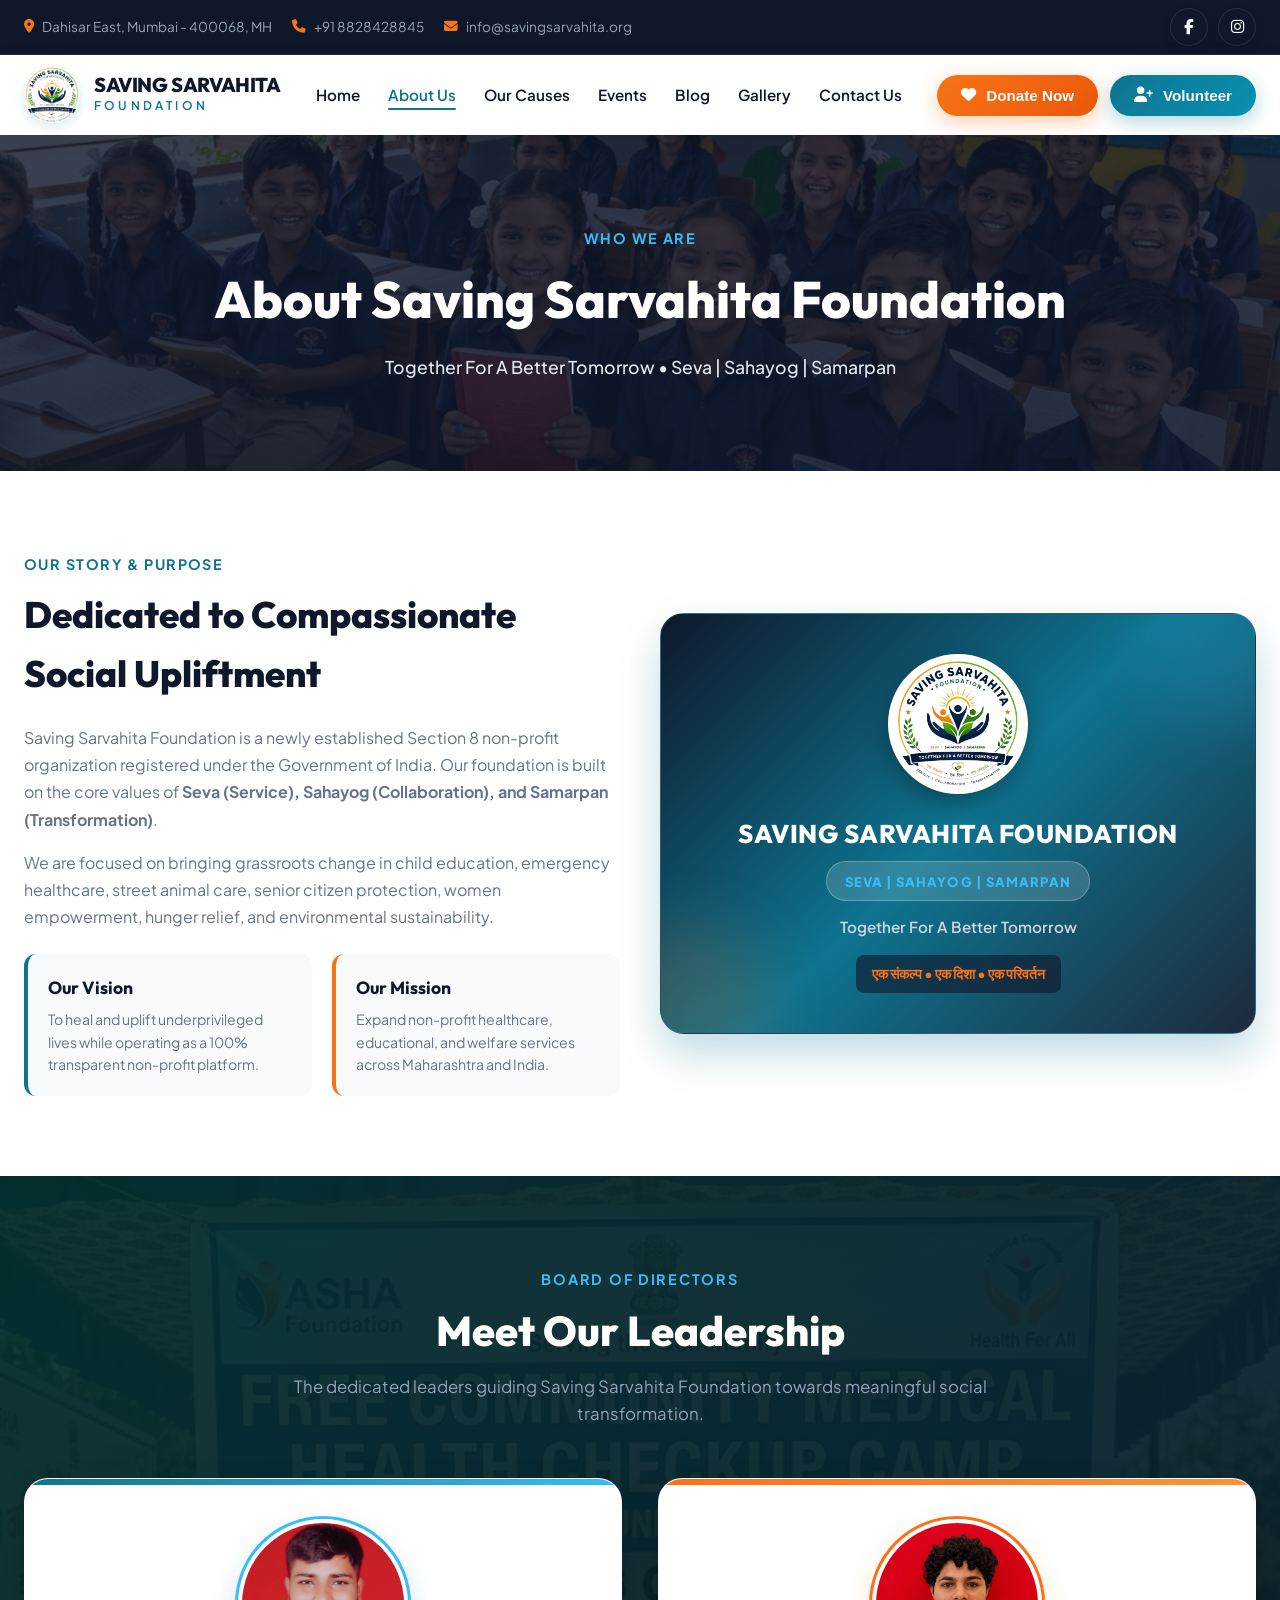
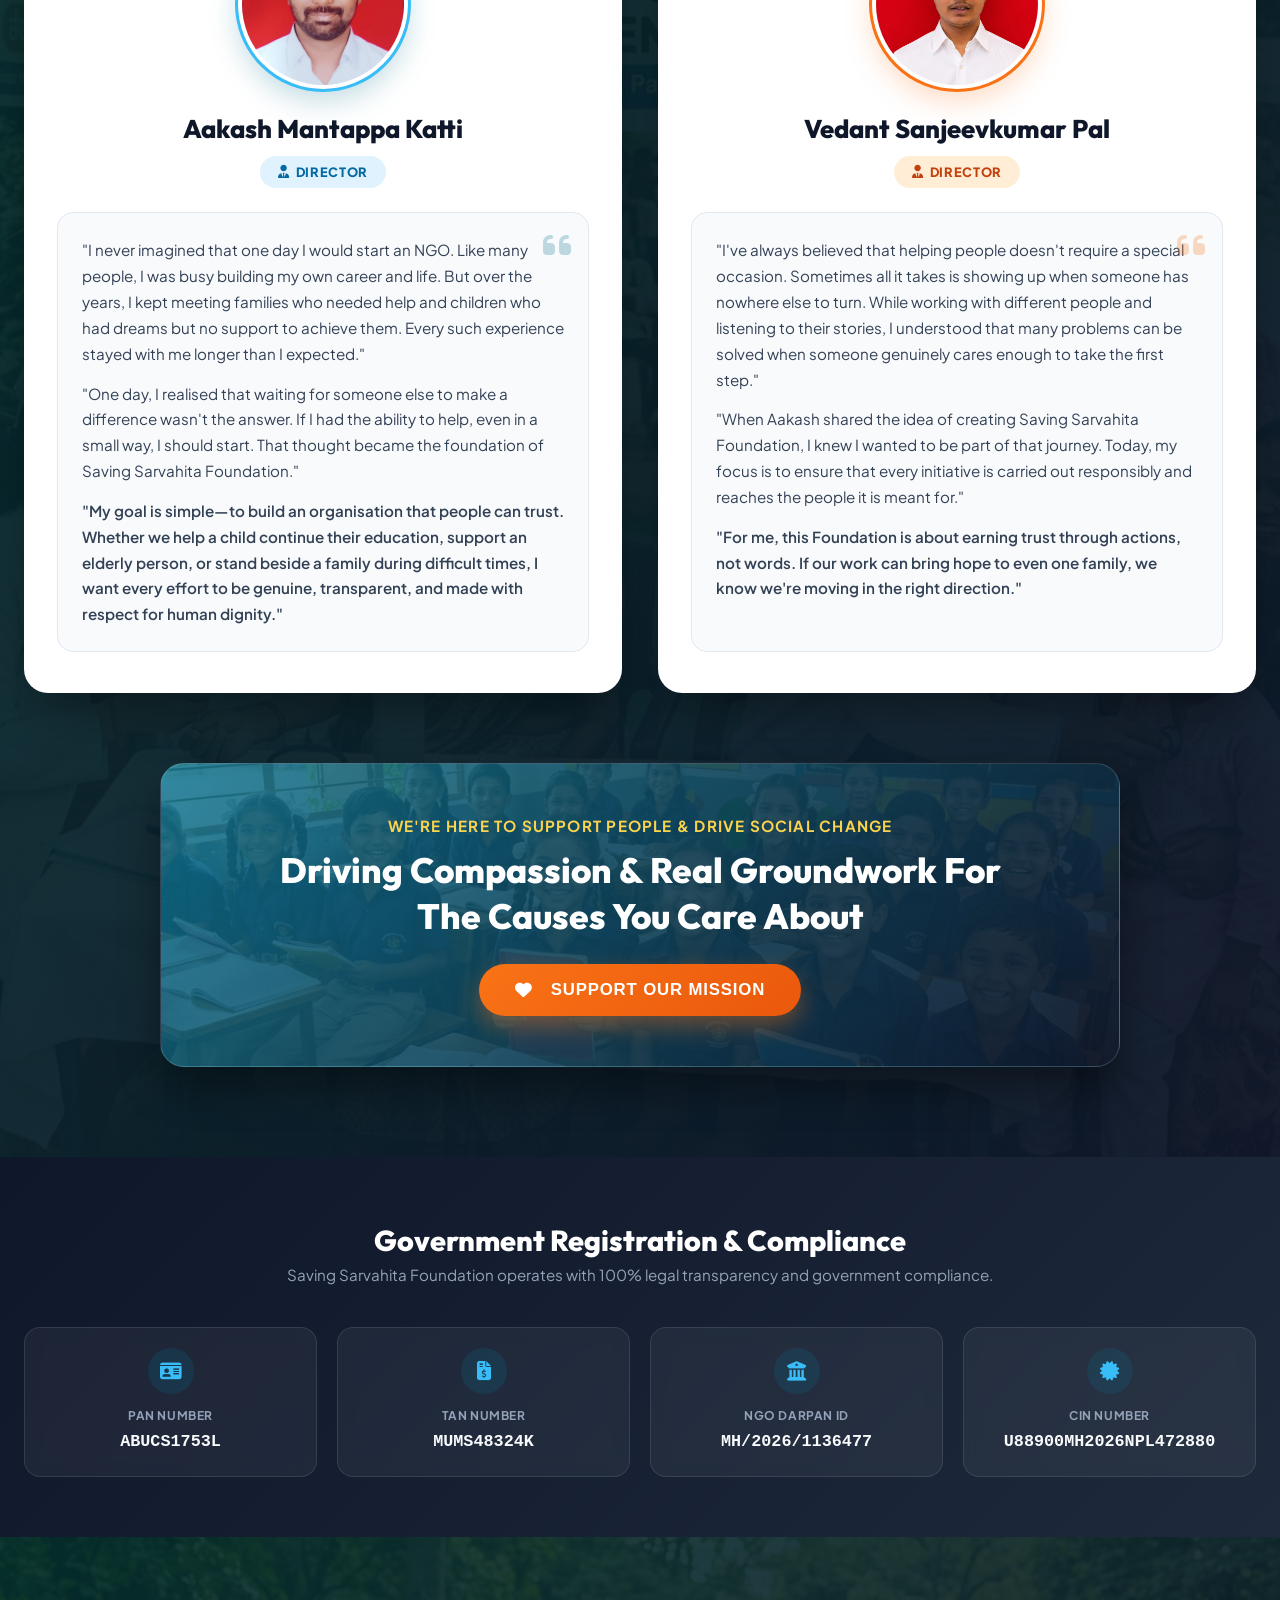
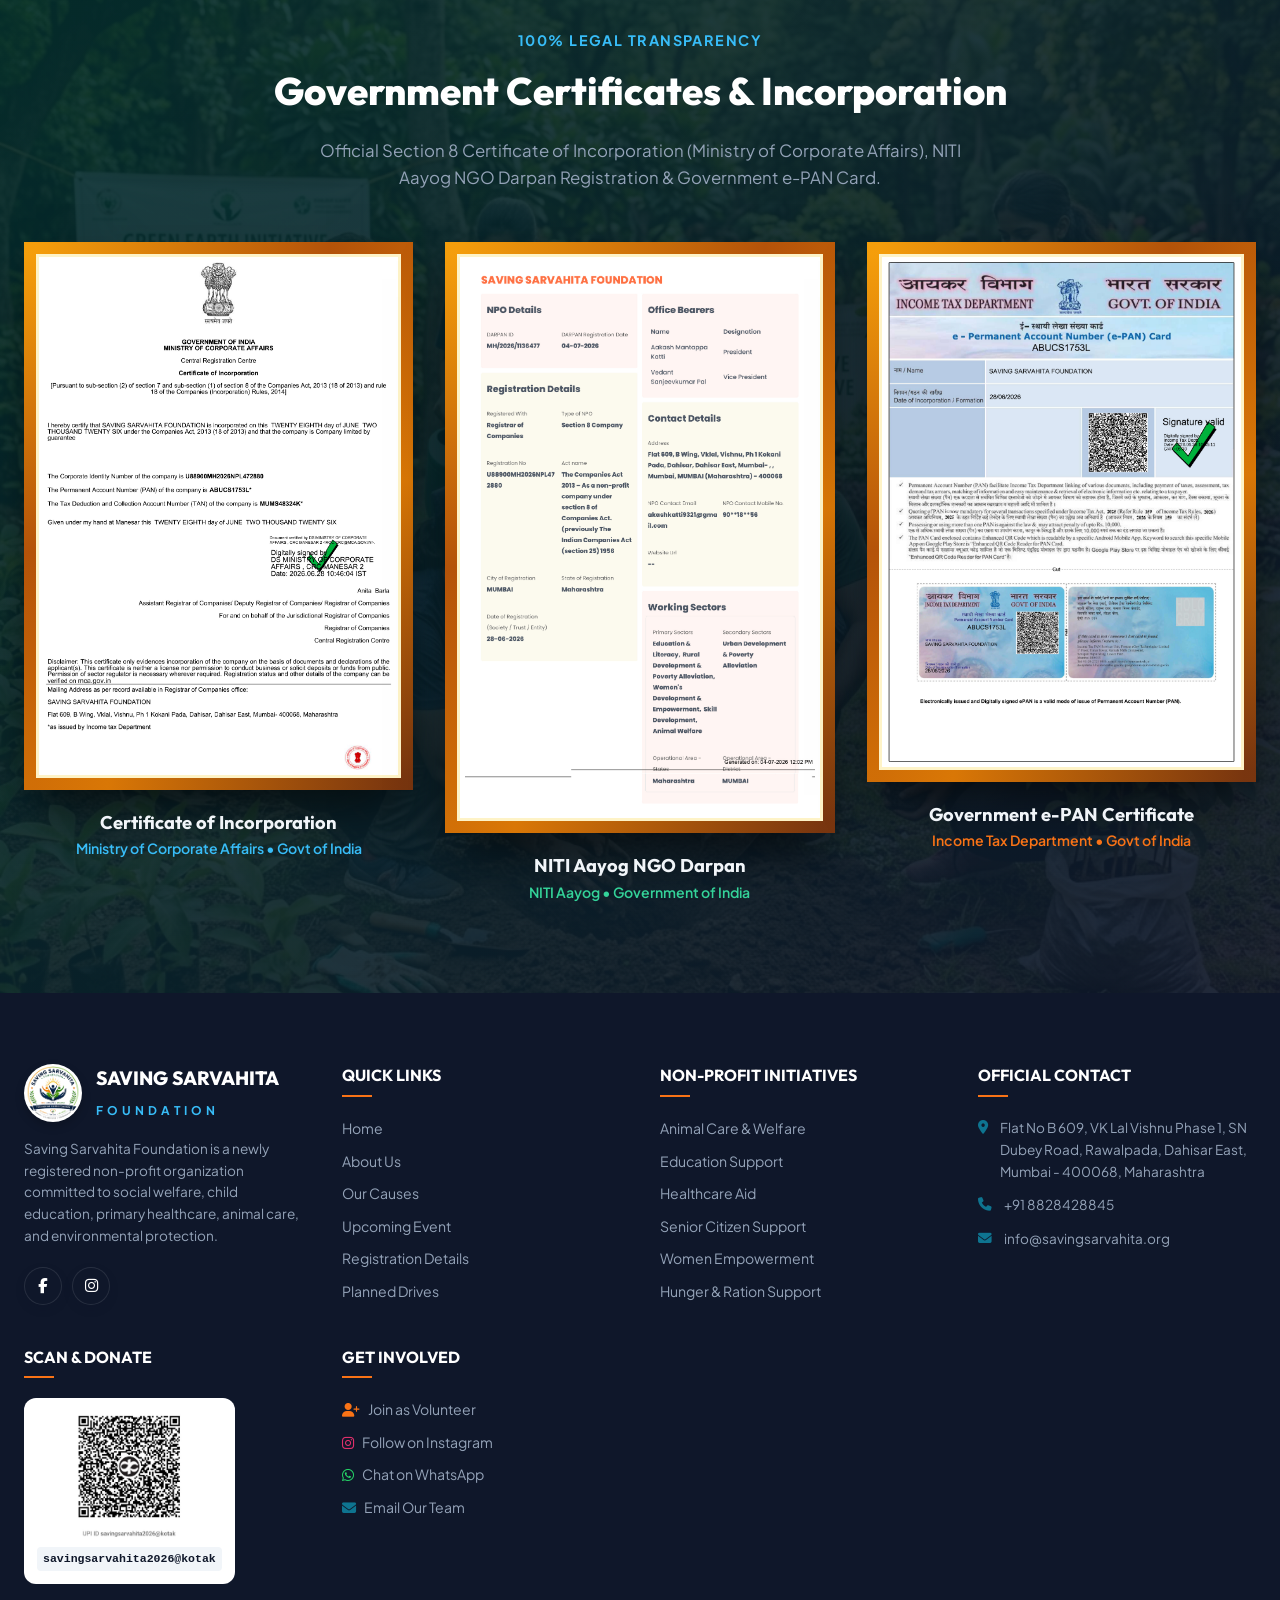
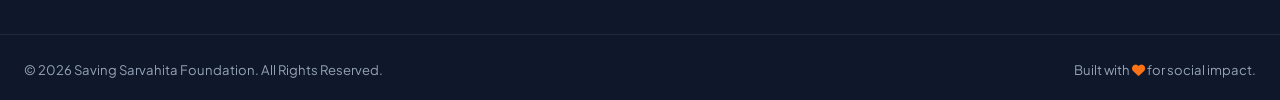
==== about.html @ 9516f183 "Update logo icons, browser favicons, apple touch icons, og:image social share tags and logo styling " ====
<!DOCTYPE html>
<html lang="en">
<head>
  <meta charset="UTF-8">
  <meta name="viewport" content="width=device-width, initial-scale=1.0">
  <title>About Us | Saving Sarvahita Foundation</title>
  <meta name="description" content="Learn about Saving Sarvahita Foundation, our mission, vision, values, and Board of Directors Aakash Katti and Vedant Pal.">
  
  <!-- Favicon & Social Share Icons -->
  <link rel="icon" type="image/png" sizes="32x32" href="assets/logo-png.png">
  <link rel="icon" type="image/png" sizes="16x16" href="assets/logo-png.png">
  <link rel="shortcut icon" type="image/png" href="assets/logo-png.png">
  <link rel="apple-touch-icon" sizes="180x180" href="assets/logo-png.png">
  <meta property="og:image" content="assets/logo-png.png">
  <meta name="twitter:image" content="assets/logo-png.png">
  <link rel="stylesheet" href="https://cdnjs.cloudflare.com/ajax/libs/font-awesome/6.5.1/css/all.min.css">
  <link rel="stylesheet" href="style.css">
</head>
<body>

  <!-- Top Utility Header Bar -->
  <header class="top-bar">
    <div class="top-bar-container">
      <div class="top-bar-left">
        <div class="top-bar-item">
          <i class="fa-solid fa-location-dot"></i>
          <span>Dahisar East, Mumbai - 400068, MH</span>
        </div>
        <div class="top-bar-item">
          <i class="fa-solid fa-phone"></i>
          <a href="tel:8828428845">+91 8828428845</a>
        </div>
        <div class="top-bar-item">
          <i class="fa-solid fa-envelope"></i>
          <a href="mailto:info@savingsarvahita.org">info@savingsarvahita.org</a>
        </div>
      </div>
      <div class="top-bar-right">
        <div class="social-links">
          <a href="https://www.facebook.com/share/17wpyM5cB3/" target="_blank" aria-label="Facebook"><i class="fa-brands fa-facebook-f"></i></a>
          <a href="https://www.instagram.com/savingsarvahitafoundation" target="_blank" aria-label="Instagram"><i class="fa-brands fa-instagram"></i></a>
        </div>
      </div>
    </div>
  </header>

  <!-- Main Navigation Header -->
  <nav class="main-header">
    <div class="header-container">
      <a href="index.html#home" class="logo-brand">
        <img src="assets/logo-png.png" alt="Saving Sarvahita Foundation Logo" class="logo-img">
        <div class="logo-text-group">
          <span class="logo-title">SAVING SARVAHITA</span>
          <span class="logo-subtitle">F O U N D A T I O N</span>
        </div>
      </a>

      <ul class="nav-menu" id="navMenu">
        <li><a href="index.html" class="nav-link">Home</a></li>
        <li><a href="about.html" class="nav-link active">About Us</a></li>
        <li><a href="index.html#causes" class="nav-link">Our Causes</a></li>
        <li><a href="index.html#campaigns" class="nav-link">Events</a></li>
        <li><a href="blog.html" class="nav-link">Blog</a></li>
        <li><a href="gallery.html" class="nav-link">Gallery</a></li>
        <li><a href="contact.html" class="nav-link">Contact Us</a></li>
        <li class="mobile-cta-wrapper">
          <div class="mobile-menu-cta">
            <button class="btn btn-orange trigger-donate" style="width: 100%; justify-content: center;">
              <i class="fa-solid fa-heart"></i> Donate Now
            </button>
            <button class="btn btn-teal trigger-volunteer" style="width: 100%; justify-content: center;">
              <i class="fa-solid fa-user-plus"></i> Volunteer
            </button>
          </div>
        </li>
      </ul>

      <div class="nav-actions">
        <button class="btn btn-orange trigger-donate">
          <i class="fa-solid fa-heart"></i> Donate Now
        </button>
        <button class="btn btn-teal trigger-volunteer">
          <i class="fa-solid fa-user-plus"></i> Volunteer
        </button>
        <div class="mobile-toggle" id="mobileToggle">
          <i class="fa-solid fa-bars"></i>
        </div>
      </div>
    </div>
  </nav>

  <!-- Page Banner -->
  <section style="background: linear-gradient(rgba(15, 23, 42, 0.82), rgba(15, 23, 42, 0.88)), url('assets/education.png') center/cover no-repeat; color: white; padding: 90px 0; text-align: center; position: relative;">
    <div style="max-width: 1280px; margin: 0 auto; padding: 0 24px; position: relative; z-index: 2;">
      <span style="color: #38BDF8; font-size: 0.9rem; font-weight: 700; letter-spacing: 0.1em; text-transform: uppercase;">WHO WE ARE</span>
      <h1 style="font-family: var(--font-heading); font-size: 3.2rem; font-weight: 800; margin-top: 8px;">About Saving Sarvahita Foundation</h1>
      <p style="color: #E2E8F0; max-width: 680px; margin: 12px auto 0; font-size: 1.1rem; font-weight: 500;">Together For A Better Tomorrow • Seva | Sahayog | Samarpan</p>
    </div>
  </section>

  <!-- About Overview & Mission Section -->
  <section style="padding: 80px 0; background: white;">
    <div style="max-width: 1280px; margin: 0 auto; padding: 0 24px; display: grid; grid-template-columns: repeat(auto-fit, minmax(320px, 1fr)); gap: 40px; align-items: center;">
      <div>
        <span style="color: var(--primary-teal); font-weight: 700; font-size: 0.9rem; letter-spacing: 0.1em; text-transform: uppercase;">OUR STORY & PURPOSE</span>
        <h2 style="font-family: var(--font-heading); font-size: 2.3rem; font-weight: 800; color: var(--navy-dark); margin: 10px 0 20px;">Dedicated to Compassionate Social Upliftment</h2>
        <p style="color: var(--text-muted); line-height: 1.7; margin-bottom: 16px;">
          Saving Sarvahita Foundation is a newly established Section 8 non-profit organization registered under the Government of India. Our foundation is built on the core values of <strong>Seva (Service), Sahayog (Collaboration), and Samarpan (Transformation)</strong>.
        </p>
        <p style="color: var(--text-muted); line-height: 1.7; margin-bottom: 24px;">
          We are focused on bringing grassroots change in child education, emergency healthcare, street animal care, senior citizen protection, women empowerment, hunger relief, and environmental sustainability.
        </p>

        <div style="display: grid; grid-template-columns: 1fr 1fr; gap: 20px;">
          <div style="background: #F8FAFC; padding: 20px; border-radius: 12px; border-left: 4px solid var(--primary-teal);">
            <h4 style="font-family: var(--font-heading); font-size: 1.1rem; color: var(--navy-dark); font-weight: 700; margin-bottom: 6px;">Our Vision</h4>
            <p style="font-size: 0.88rem; color: var(--text-muted);">To heal and uplift underprivileged lives while operating as a 100% transparent non-profit platform.</p>
          </div>
          <div style="background: #F8FAFC; padding: 20px; border-radius: 12px; border-left: 4px solid var(--accent-orange);">
            <h4 style="font-family: var(--font-heading); font-size: 1.1rem; color: var(--navy-dark); font-weight: 700; margin-bottom: 6px;">Our Mission</h4>
            <p style="font-size: 0.88rem; color: var(--text-muted);">Expand non-profit healthcare, educational, and welfare services across Maharashtra and India.</p>
          </div>
        </div>
      </div>

      <div style="position: relative;">
        <div style="background: linear-gradient(135deg, #0F172A 0%, #0E7490 50%, #1E293B 100%); border-radius: 24px; padding: 40px 30px; text-align: center; color: white; box-shadow: 0 20px 40px rgba(14, 116, 144, 0.25); position: relative; overflow: hidden; border: 1px solid rgba(255,255,255,0.1);">
          
          <!-- Background Decorative Elements -->
          <div style="position: absolute; top: -50px; right: -50px; width: 160px; height: 160px; background: rgba(56, 189, 248, 0.15); border-radius: 50%; blur: 20px; filter: blur(30px);"></div>
          <div style="position: absolute; bottom: -50px; left: -50px; width: 160px; height: 160px; background: rgba(249, 115, 22, 0.15); border-radius: 50%; filter: blur(30px);"></div>

          <div style="position: relative; z-index: 2;">
            <div style="width: 140px; height: 140px; margin: 0 auto 20px; background: white; border-radius: 50%; padding: 6px; box-shadow: 0 10px 25px rgba(0,0,0,0.3); display: flex; align-items: center; justify-content: center;">
              <img src="assets/logo-png.png" alt="Saving Sarvahita Foundation Logo" style="width: 100%; height: 100%; object-fit: contain; border-radius: 50%;">
            </div>

            <h3 style="font-family: var(--font-heading); font-size: 1.6rem; font-weight: 800; color: white; margin-bottom: 6px; letter-spacing: 0.02em;">SAVING SARVAHITA FOUNDATION</h3>
            
            <div style="display: inline-block; background: rgba(255, 255, 255, 0.15); backdrop-filter: blur(10px); padding: 6px 18px; border-radius: 50px; border: 1px solid rgba(255,255,255,0.25); margin-bottom: 14px;">
              <span style="color: #38BDF8; font-size: 0.82rem; font-weight: 800; letter-spacing: 0.08em;">SEVA | SAHAYOG | SAMARPAN</span>
            </div>

            <p style="color: #CBD5E1; font-size: 0.95rem; font-weight: 600; margin-bottom: 16px;">Together For A Better Tomorrow</p>
            
            <div style="font-size: 0.85rem; color: #F97316; font-weight: 700; background: rgba(15, 23, 42, 0.6); padding: 8px 16px; border-radius: 8px; display: inline-block;">
              एक संकल्प • एक दिशा • एक परिवर्तन
            </div>
          </div>
        </div>
      </div>
    </div>
  </section>

  <!-- DIRECTORS & LEADERSHIP TEAM SECTION WITH BRAND BANNER -->
  <section style="padding: 90px 0; background: linear-gradient(135deg, rgba(4, 47, 46, 0.94) 0%, rgba(15, 23, 42, 0.96) 100%), url('assets/health.png') center/cover no-repeat; color: white; position: relative; overflow: hidden;" id="directors">
    <div style="max-width: 1280px; margin: 0 auto; padding: 0 24px; position: relative; z-index: 2;">
      
      <!-- Section Header -->
      <div style="text-align: center; max-width: 720px; margin: 0 auto 50px;">
        <span style="color: #38BDF8; font-weight: 700; font-size: 0.9rem; letter-spacing: 0.12em; text-transform: uppercase;">BOARD OF DIRECTORS</span>
        <h2 style="font-family: var(--font-heading); font-size: 2.6rem; font-weight: 800; color: #FFFFFF; margin-top: 6px;">Meet Our Leadership</h2>
        <p style="color: #94A3B8; font-size: 1.05rem; margin-top: 10px; line-height: 1.6;">The dedicated leaders guiding Saving Sarvahita Foundation towards meaningful social transformation.</p>
      </div>

      <!-- Director Cards Container -->
      <div style="display: grid; grid-template-columns: repeat(auto-fit, minmax(320px, 1fr)); gap: 36px; margin-bottom: 70px;">
        
        <!-- Director 1: Aakash Mantappa Katti -->
        <div style="background: #FFFFFF; border-radius: 24px; padding: 40px 32px; box-shadow: 0 25px 50px -12px rgba(0, 0, 0, 0.4); border: 1px solid rgba(255,255,255,0.2); position: relative; overflow: hidden; display: flex; flex-direction: column; align-items: center; text-align: center;" class="director-card">
          <div style="position: absolute; top: 0; left: 0; right: 0; height: 6px; background: linear-gradient(90deg, #0E7490, #38BDF8);"></div>
          
          <div style="width: 170px; height: 170px; border-radius: 50%; overflow: hidden; margin-bottom: 20px; border: 4px solid #FFFFFF; box-shadow: 0 12px 28px rgba(14, 116, 144, 0.25); outline: 3px solid #38BDF8; background: #F8FAFC; flex-shrink: 0;">
            <img src="assets/Aakash Katti.jpeg" alt="Aakash Mantappa Katti" style="width: 100%; height: 100%; object-fit: cover; object-position: center 20%;">
          </div>

          <h3 style="font-family: var(--font-heading); font-size: 1.6rem; font-weight: 800; color: #0F172A; margin-bottom: 6px;">Aakash Mantappa Katti</h3>
          
          <div style="display: inline-flex; align-items: center; gap: 6px; background: #E0F2FE; color: #0369A1; font-weight: 800; font-size: 0.8rem; text-transform: uppercase; letter-spacing: 0.05em; padding: 6px 18px; border-radius: 50px; margin-bottom: 24px;">
            <i class="fa-solid fa-user-tie"></i> Director
          </div>

          <div style="background: #F8FAFC; padding: 24px; border-radius: 16px; border: 1px solid #E2E8F0; text-align: left; position: relative; flex-grow: 1;">
            <i class="fa-solid fa-quote-left" style="color: #0E7490; opacity: 0.25; font-size: 2rem; position: absolute; top: 16px; right: 16px;"></i>
            <p style="color: #334155; font-size: 0.95rem; line-height: 1.7; margin-bottom: 14px;">
              "I never imagined that one day I would start an NGO. Like many people, I was busy building my own career and life. But over the years, I kept meeting families who needed help and children who had dreams but no support to achieve them. Every such experience stayed with me longer than I expected."
            </p>
            <p style="color: #334155; font-size: 0.95rem; line-height: 1.7; margin-bottom: 14px;">
              "One day, I realised that waiting for someone else to make a difference wasn't the answer. If I had the ability to help, even in a small way, I should start. That thought became the foundation of Saving Sarvahita Foundation."
            </p>
            <p style="color: #334155; font-size: 0.95rem; line-height: 1.7; margin: 0; font-weight: 600;">
              "My goal is simple—to build an organisation that people can trust. Whether we help a child continue their education, support an elderly person, or stand beside a family during difficult times, I want every effort to be genuine, transparent, and made with respect for human dignity."
            </p>
          </div>
        </div>

        <!-- Director 2: Vedant Sanjeevkumar Pal -->
        <div style="background: #FFFFFF; border-radius: 24px; padding: 40px 32px; box-shadow: 0 25px 50px -12px rgba(0, 0, 0, 0.4); border: 1px solid rgba(255,255,255,0.2); position: relative; overflow: hidden; display: flex; flex-direction: column; align-items: center; text-align: center;" class="director-card">
          <div style="position: absolute; top: 0; left: 0; right: 0; height: 6px; background: linear-gradient(90deg, #F97316, #FB923C);"></div>

          <div style="width: 170px; height: 170px; border-radius: 50%; overflow: hidden; margin-bottom: 20px; border: 4px solid #FFFFFF; box-shadow: 0 12px 28px rgba(249, 115, 22, 0.25); outline: 3px solid #F97316; background: #F8FAFC; flex-shrink: 0;">
            <img src="assets/Vedant Pal.jpeg" alt="Vedant Sanjeevkumar Pal" style="width: 100%; height: 100%; object-fit: cover; object-position: center 20%;">
          </div>

          <h3 style="font-family: var(--font-heading); font-size: 1.6rem; font-weight: 800; color: #0F172A; margin-bottom: 6px;">Vedant Sanjeevkumar Pal</h3>

          <div style="display: inline-flex; align-items: center; gap: 6px; background: #FFEDD5; color: #C2410C; font-weight: 800; font-size: 0.8rem; text-transform: uppercase; letter-spacing: 0.05em; padding: 6px 18px; border-radius: 50px; margin-bottom: 24px;">
            <i class="fa-solid fa-user-tie"></i> Director
          </div>

          <div style="background: #F8FAFC; padding: 24px; border-radius: 16px; border: 1px solid #E2E8F0; text-align: left; position: relative; flex-grow: 1;">
            <i class="fa-solid fa-quote-left" style="color: #F97316; opacity: 0.25; font-size: 2rem; position: absolute; top: 16px; right: 16px;"></i>
            <p style="color: #334155; font-size: 0.95rem; line-height: 1.7; margin-bottom: 14px;">
              "I've always believed that helping people doesn't require a special occasion. Sometimes all it takes is showing up when someone has nowhere else to turn. While working with different people and listening to their stories, I understood that many problems can be solved when someone genuinely cares enough to take the first step."
            </p>
            <p style="color: #334155; font-size: 0.95rem; line-height: 1.7; margin-bottom: 14px;">
              "When Aakash shared the idea of creating Saving Sarvahita Foundation, I knew I wanted to be part of that journey. Today, my focus is to ensure that every initiative is carried out responsibly and reaches the people it is meant for."
            </p>
            <p style="color: #334155; font-size: 0.95rem; line-height: 1.7; margin: 0; font-weight: 600;">
              "For me, this Foundation is about earning trust through actions, not words. If our work can bring hope to even one family, we know we're moving in the right direction."
            </p>
          </div>
        </div>

      </div>

      <!-- Action Banner (Matching Reference Image 2) -->
      <div style="background: linear-gradient(135deg, rgba(14, 116, 144, 0.85) 0%, rgba(15, 23, 42, 0.95) 100%), url('assets/education.png') center/cover no-repeat; border-radius: 24px; padding: 50px 36px; text-align: center; border: 1px solid rgba(255, 255, 255, 0.15); box-shadow: 0 20px 40px rgba(0, 0, 0, 0.4); max-width: 960px; margin: 0 auto; position: relative;">
        <span style="color: #FCD34D; font-size: 0.95rem; font-weight: 700; letter-spacing: 0.08em; text-transform: uppercase; display: block; margin-bottom: 10px;">WE'RE HERE TO SUPPORT PEOPLE & DRIVE SOCIAL CHANGE</span>
        <h3 style="font-family: var(--font-heading); font-size: 2.2rem; font-weight: 800; color: #FFFFFF; max-width: 750px; margin: 0 auto 24px; line-height: 1.3;">
          Driving Compassion & Real Groundwork For The Causes You Care About
        </h3>
        <button class="btn btn-orange trigger-donate" style="padding: 16px 36px; font-size: 1.05rem; font-weight: 800; letter-spacing: 0.05em; text-transform: uppercase; box-shadow: 0 10px 25px rgba(249, 115, 22, 0.4);">
          <i class="fa-solid fa-heart" style="margin-right: 8px;"></i> Support Our Mission
        </button>
      </div>

    </div>
  </section>

  <!-- OFFICIAL REGISTRATION SECTION -->
  <section class="reg-section">
    <div class="reg-container">
      <div class="reg-header">
        <h3>Government Registration & Compliance</h3>
        <p>Saving Sarvahita Foundation operates with 100% legal transparency and government compliance.</p>
      </div>

      <div class="reg-grid">
        <div class="reg-card">
          <div class="reg-icon"><i class="fa-solid fa-id-card"></i></div>
          <div class="reg-label">PAN NUMBER</div>
          <div class="reg-value">ABUCS1753L</div>
        </div>

        <div class="reg-card">
          <div class="reg-icon"><i class="fa-solid fa-file-invoice-dollar"></i></div>
          <div class="reg-label">TAN NUMBER</div>
          <div class="reg-value">MUMS48324K</div>
        </div>

        <div class="reg-card">
          <div class="reg-icon"><i class="fa-solid fa-building-columns"></i></div>
          <div class="reg-label">NGO DARPAN ID</div>
          <div class="reg-value">MH/2026/1136477</div>
        </div>

        <div class="reg-card">
          <div class="reg-icon"><i class="fa-solid fa-certificate"></i></div>
          <div class="reg-label">CIN NUMBER</div>
          <div class="reg-value">U88900MH2026NPL472880</div>
        </div>
      </div>
    </div>
  </section>

  <!-- FRAMED GOVERNMENT CERTIFICATES SHOWCASE SECTION -->
  <section style="padding: 90px 0; background: linear-gradient(135deg, rgba(4, 47, 46, 0.90) 0%, rgba(15, 23, 42, 0.92) 100%), url('assets/tree.png') center/cover no-repeat; color: white; text-align: center; position: relative; overflow: hidden;" id="certificates">
    <div style="max-width: 1280px; margin: 0 auto; padding: 0 24px; position: relative; z-index: 2;">
      <span style="color: #38BDF8; font-weight: 700; font-size: 0.9rem; letter-spacing: 0.1em; text-transform: uppercase;">100% LEGAL TRANSPARENCY</span>
      <h2 style="font-family: var(--font-heading); font-size: 2.4rem; font-weight: 800; margin: 8px 0 16px;">Government Certificates & Incorporation</h2>
      <p style="color: #94A3B8; max-width: 680px; margin: 0 auto 50px; font-size: 1.05rem;">Official Section 8 Certificate of Incorporation (Ministry of Corporate Affairs), NITI Aayog NGO Darpan Registration & Government e-PAN Card.</p>

      <div style="display: grid; grid-template-columns: repeat(auto-fit, minmax(280px, 1fr)); gap: 32px; align-items: start;">
        <!-- Certificate 1: Certificate of Incorporation -->
        <div style="width: 100%;">
          <div style="border: 12px solid #92400E; border-image: linear-gradient(135deg, #F59E0B, #B45309, #D97706, #78350F) 1; box-shadow: 0 25px 50px -12px rgba(0, 0, 0, 0.7), inset 0 0 0 3px #FEF3C7; border-radius: 8px; overflow: hidden; background: white; padding: 8px; transition: transform 0.3s ease;">
            <img src="assets/Sarvahita Part B Approval.jpg" alt="Government Certificate of Incorporation" style="width: 100%; height: auto; display: block; border-radius: 4px;">
          </div>
          <h4 style="font-family: var(--font-heading); font-size: 1.15rem; font-weight: 700; margin-top: 18px; color: #F1F5F9;">Certificate of Incorporation</h4>
          <p style="color: #38BDF8; font-size: 0.88rem; font-weight: 600;">Ministry of Corporate Affairs • Govt of India</p>
        </div>

        <!-- Certificate 2: NGO Darpan Registration -->
        <div style="width: 100%;">
          <div style="border: 12px solid #92400E; border-image: linear-gradient(135deg, #F59E0B, #B45309, #D97706, #78350F) 1; box-shadow: 0 25px 50px -12px rgba(0, 0, 0, 0.7), inset 0 0 0 3px #FEF3C7; border-radius: 8px; overflow: hidden; background: white; padding: 8px; transition: transform 0.3s ease;">
            <img src="assets/SAVING_SARVAHITA_FOUNDATION-1 Darpan.jpg" alt="NITI Aayog NGO Darpan Registration Certificate" style="width: 100%; height: auto; display: block; border-radius: 4px;">
          </div>
          <h4 style="font-family: var(--font-heading); font-size: 1.15rem; font-weight: 700; margin-top: 18px; color: #F1F5F9;">NITI Aayog NGO Darpan</h4>
          <p style="color: #34D399; font-size: 0.88rem; font-weight: 600;">NITI Aayog • Government of India</p>
        </div>

        <!-- Certificate 3: e-PAN Card -->
        <div style="width: 100%;">
          <div style="border: 12px solid #92400E; border-image: linear-gradient(135deg, #F59E0B, #B45309, #D97706, #78350F) 1; box-shadow: 0 25px 50px -12px rgba(0, 0, 0, 0.7), inset 0 0 0 3px #FEF3C7; border-radius: 8px; overflow: hidden; background: white; padding: 8px; transition: transform 0.3s ease;">
            <img src="assets/Sarvahita Pan.jpg" alt="Income Tax Department e-PAN Card" style="width: 100%; height: auto; display: block; border-radius: 4px;">
          </div>
          <h4 style="font-family: var(--font-heading); font-size: 1.15rem; font-weight: 700; margin-top: 18px; color: #F1F5F9;">Government e-PAN Certificate</h4>
          <p style="color: #F97316; font-size: 0.88rem; font-weight: 600;">Income Tax Department • Govt of India</p>
        </div>
      </div>
    </div>
  </section>

  <!-- FOOTER SECTION -->
  <footer class="footer">
    <div class="footer-container">
      <div class="footer-col-brand">
        <div style="display: flex; align-items: center; gap: 14px; margin-bottom: 16px;">
          <img src="assets/logo-png.png" alt="Saving Sarvahita Foundation Logo" style="height: 58px; width: auto; border-radius: 50%; background: white; padding: 2px; box-shadow: 0 4px 10px rgba(0,0,0,0.2);">
          <div>
            <h3 class="footer-brand-title" style="margin-bottom: 2px;">SAVING SARVAHITA</h3>
            <span style="font-size: 0.75rem; color: #38BDF8; font-weight: 700; letter-spacing: 0.08em;">F O U N D A T I O N</span>
          </div>
        </div>
        <p class="footer-desc">
          Saving Sarvahita Foundation is a newly registered non-profit organization committed to social welfare, child education, primary healthcare, animal care, and environmental protection.
        </p>
        <div class="social-links">
          <a href="https://www.facebook.com/share/17wpyM5cB3/" target="_blank" aria-label="Facebook"><i class="fa-brands fa-facebook-f"></i></a>
          <a href="https://www.instagram.com/savingsarvahitafoundation" target="_blank" aria-label="Instagram"><i class="fa-brands fa-instagram"></i></a>
        </div>
      </div>

      <div>
        <h4 class="footer-col-title">QUICK LINKS</h4>
        <div class="footer-links">
          <a href="index.html#home">Home</a>
          <a href="about.html">About Us</a>
          <a href="index.html#causes">Our Causes</a>
          <a href="index.html#campaigns">Upcoming Event</a>
          <a href="index.html#credentials">Registration Details</a>
          <a href="index.html#gallery">Planned Drives</a>
        </div>
      </div>

      <div>
        <h4 class="footer-col-title">NON-PROFIT INITIATIVES</h4>
        <div class="footer-links">
          <a href="index.html#causes">Animal Care & Welfare</a>
          <a href="index.html#causes">Education Support</a>
          <a href="index.html#causes">Healthcare Aid</a>
          <a href="index.html#causes">Senior Citizen Support</a>
          <a href="index.html#causes">Women Empowerment</a>
          <a href="index.html#causes">Hunger & Ration Support</a>
        </div>
      </div>

      <div>
        <h4 class="footer-col-title">OFFICIAL CONTACT</h4>
        <div class="footer-contact-item">
          <i class="fa-solid fa-location-dot"></i>
          <span>Flat No B 609, VK Lal Vishnu Phase 1, SN Dubey Road, Rawalpada, Dahisar East, Mumbai - 400068, Maharashtra</span>
        </div>
        <div class="footer-contact-item">
          <i class="fa-solid fa-phone"></i>
          <a href="tel:8828428845">+91 8828428845</a>
        </div>
        <div class="footer-contact-item">
          <i class="fa-solid fa-envelope"></i>
          <span>info@savingsarvahita.org</span>
        </div>
      </div>

      <div>
        <h4 class="footer-col-title">SCAN & DONATE</h4>
        <div style="background: white; padding: 12px; border-radius: 12px; text-align: center; border: 1px solid rgba(255,255,255,0.15); display: inline-block;">
          <img src="assets/QR Sarvahita.jpeg" alt="Official UPI QR Code" style="width: 110px; height: auto; border-radius: 8px; display: block; margin: 0 auto 6px;">
          <div style="font-size: 0.72rem; font-weight: 700; color: #0F172A; font-family: monospace; background: #F1F5F9; padding: 3px 6px; border-radius: 4px;">savingsarvahita2026@kotak</div>
        </div>
      </div>

      <div>
        <h4 class="footer-col-title">GET INVOLVED</h4>
        <div class="footer-links">
          <a class="trigger-volunteer" style="cursor: pointer;"><i class="fa-solid fa-user-plus" style="color: #F97316; margin-right: 6px;"></i> Join as Volunteer</a>
          <a href="https://www.instagram.com/savingsarvahitafoundation" target="_blank"><i class="fa-brands fa-instagram" style="color: #E1306C; margin-right: 6px;"></i> Follow on Instagram</a>
          <a href="https://wa.me/918828428845" target="_blank"><i class="fa-brands fa-whatsapp" style="color: #25D366; margin-right: 6px;"></i> Chat on WhatsApp</a>
          <a href="mailto:info@savingsarvahita.org"><i class="fa-solid fa-envelope" style="color: #0E7490; margin-right: 6px;"></i> Email Our Team</a>
        </div>
      </div>
    </div>

    <div class="footer-bottom">
      <div>© 2026 Saving Sarvahita Foundation. All Rights Reserved.</div>
      <div>Built with <i class="fa-solid fa-heart" style="color: #F97316;"></i> for social impact.</div>
    </div>
  </footer>

  <!-- OFFICIAL UPI DONATION MODAL -->
  <div class="modal-overlay" id="donateModal">
    <div class="modal-box" style="text-align: center; max-width: 480px;">
      <button class="modal-close" id="closeDonateModal"><i class="fa-solid fa-xmark"></i></button>
      <h3 class="modal-title">Support Saving Sarvahita Foundation</h3>
      <p class="modal-subtitle">Scan & Pay using any UPI app (Google Pay, PhonePe, Paytm, BHIM)</p>

      <div style="background: #F8FAFC; padding: 24px; border-radius: 16px; border: 2px dashed #CBD5E1; margin-bottom: 20px;">
        <img src="assets/QR Sarvahita.jpeg" alt="Official UPI QR Code - Saving Sarvahita Foundation" style="width: 220px; height: auto; margin: 0 auto 16px; display: block; border: 4px solid white; border-radius: 12px; box-shadow: 0 6px 16px rgba(0,0,0,0.12);">
        
        <div style="background: white; padding: 12px 16px; border-radius: 10px; display: inline-flex; align-items: center; gap: 10px; border: 1px solid #E2E8F0; margin-bottom: 12px;">
          <i class="fa-solid fa-qrcode" style="color: #0E7490; font-size: 1.2rem;"></i>
          <span style="font-size: 0.95rem; font-weight: 700; color: #0F172A;">UPI ID: <span style="color: #0E7490; font-family: monospace; font-size: 1.05rem;">savingsarvahita2026@kotak</span></span>
          <button type="button" onclick="navigator.clipboard.writeText('savingsarvahita2026@kotak'); alert('UPI ID savingsarvahita2026@kotak copied to clipboard!');" style="background: #E0F2FE; color: #0369A1; border: none; padding: 4px 10px; border-radius: 6px; font-weight: 700; cursor: pointer; font-size: 0.75rem;">Copy</button>
        </div>

        <p style="font-size: 0.85rem; color: #64748B; font-weight: 600; margin: 0;">Account Name: <strong style="color: #1E293B;">Saving Sarvahita Foundation</strong></p>
      </div>

      <div style="font-size: 0.85rem; color: #64748B; font-weight: 600; display: flex; justify-content: center; gap: 12px; flex-wrap: wrap;">
        <span><i class="fa-solid fa-shield-halved" style="color: #059669; margin-right: 4px;"></i> Kotak Bank Official UPI</span>
        <span>•</span>
        <span>GPay / PhonePe / Paytm</span>
      </div>
    </div>
  </div>

  <!-- VOLUNTEER MODAL -->
  <div class="modal-overlay" id="volunteerModal">
    <div class="modal-box">
      <button class="modal-close" id="closeVolunteerModal"><i class="fa-solid fa-xmark"></i></button>
      <h3 class="modal-title">Join as a Founding Volunteer</h3>
      <p class="modal-subtitle">Help build our new NGO from the ground up.</p>

      <form id="volunteerForm">
        <div class="form-group">
          <label class="form-label">Full Name</label>
          <input type="text" class="form-control" placeholder="Enter your full name" required>
        </div>

        <div class="form-group">
          <label class="form-label">Email Address</label>
          <input type="email" class="form-control" placeholder="Enter your email address" required>
        </div>

        <div class="form-group">
          <label class="form-label">Phone Number</label>
          <input type="tel" class="form-control" placeholder="Enter phone number" required>
        </div>

        <button type="submit" class="btn btn-teal" style="width: 100%; margin-top: 10px;">
          Submit Application <i class="fa-solid fa-paper-plane"></i>
        </button>
      </form>
    </div>
  </div>

  <script src="script.js"></script>
</body>
</html>
---- style.css ----
/* ==========================================================================
   SAVING SARVAHITA FOUNDATION - DESIGN SYSTEM & STYLESHEET
   ========================================================================== */

@import url('https://fonts.googleapis.com/css2?family=Caveat:wght@600;700&family=Plus+Jakarta+Sans:wght@400;500;600;700;800&family=Outfit:wght@500;600;700;800&display=swap');

:root {
  /* Color Palette matching design mockup */
  --primary-teal: #0E7490;
  --primary-teal-dark: #0891B2;
  --primary-teal-light: #E0F2FE;
  --primary-blue: #1E3A8A;
  --accent-orange: #F97316;
  --accent-orange-hover: #EA580C;
  --accent-green: #10B981;
  --accent-green-dark: #059669;
  --navy-dark: #0F172A;
  --navy-card: #1E293B;
  --text-dark: #1E293B;
  --text-muted: #64748B;
  --text-light: #F8FAFC;
  --bg-light: #F8FAFC;
  --bg-white: #FFFFFF;
  --border-light: #E2E8F0;
  --shadow-sm: 0 2px 4px rgba(0,0,0,0.05);
  --shadow-md: 0 10px 25px -5px rgba(14, 116, 144, 0.1), 0 8px 10px -6px rgba(0, 0, 0, 0.05);
  --shadow-lg: 0 20px 35px -10px rgba(15, 23, 42, 0.15);
  --radius-sm: 8px;
  --radius-md: 16px;
  --radius-lg: 24px;
  --radius-full: 9999px;
  --font-main: 'Plus Jakarta Sans', sans-serif;
  --font-heading: 'Outfit', sans-serif;
  --font-script: 'Caveat', cursive;
  --transition-fast: all 0.2s cubic-bezier(0.4, 0, 0.2, 1);
  --transition-normal: all 0.3s cubic-bezier(0.4, 0, 0.2, 1);
}

/* Reset & Base */
*, *::before, *::after {
  box-sizing: border-box;
  margin: 0;
  padding: 0;
}

html {
  scroll-behavior: smooth;
  font-size: 16px;
}

body {
  font-family: var(--font-main);
  background-color: var(--bg-light);
  color: var(--text-dark);
  line-height: 1.6;
  overflow-x: hidden;
}

a {
  text-decoration: none;
  color: inherit;
  transition: var(--transition-fast);
}

ul {
  list-style: none;
}

img {
  max-width: 100%;
  height: auto;
  display: block;
}

/* Top Utility Header */
.top-bar {
  background: var(--navy-dark);
  color: #94A3B8;
  font-size: 0.85rem;
  padding: 8px 0;
  border-bottom: 1px solid rgba(255,255,255,0.08);
}

.top-bar-container {
  max-width: 1280px;
  margin: 0 auto;
  padding: 0 24px;
  display: flex;
  justify-content: space-between;
  align-items: center;
  flex-wrap: wrap;
  gap: 12px;
}

.top-bar-left, .top-bar-right {
  display: flex;
  align-items: center;
  gap: 20px;
}

.top-bar-item {
  display: flex;
  align-items: center;
  gap: 8px;
}

.top-bar-item i {
  color: var(--accent-orange);
}

.social-links {
  display: flex;
  gap: 12px;
}

.social-links a {
  width: 28px;
  height: 28px;
  border-radius: 50%;
  background: rgba(255, 255, 255, 0.1);
  display: flex;
  align-items: center;
  justify-content: center;
  color: #CBD5E1;
  font-size: 0.75rem;
}

.social-links a:hover {
  background: var(--accent-orange);
  color: white;
  transform: translateY(-2px);
}

/* Main Navigation Header */
.main-header {
  position: sticky;
  top: 0;
  z-index: 1000;
  background: rgba(255, 255, 255, 0.95);
  backdrop-filter: blur(12px);
  box-shadow: 0 4px 20px rgba(0,0,0,0.06);
  transition: var(--transition-normal);
}

.header-container {
  max-width: 1280px;
  margin: 0 auto;
  padding: 12px 24px;
  display: flex;
  align-items: center;
  gap: 20px;
}

.logo-brand {
  display: flex;
  align-items: center;
  gap: 14px;
  flex-shrink: 0;
}

.logo-img {
  height: 52px;
  width: 52px;
  object-fit: cover;
  border-radius: 50%;
  box-shadow: 0 4px 12px rgba(14, 116, 144, 0.18);
  transition: transform 0.3s ease;
  background: #ffffff;
}

.logo-img:hover {
  transform: scale(1.06);
}

.logo-icon-svg {
  width: 48px;
  height: 48px;
  border-radius: 50%;
  background: linear-gradient(135deg, var(--primary-teal), var(--accent-orange));
  display: flex;
  align-items: center;
  justify-content: center;
  color: white;
  font-size: 1.5rem;
  box-shadow: var(--shadow-sm);
}

.logo-text-group {
  display: flex;
  flex-direction: column;
}

.logo-title {
  font-family: var(--font-heading);
  font-weight: 800;
  font-size: 1.25rem;
  color: var(--navy-dark);
  letter-spacing: -0.02em;
  line-height: 1.1;
}

.logo-subtitle {
  font-size: 0.75rem;
  color: var(--primary-teal);
  font-weight: 600;
  letter-spacing: 0.05em;
  text-transform: uppercase;
}

/* Nav Menu */
.nav-menu {
  display: flex;
  align-items: center;
  justify-content: center;
  gap: 28px;
  flex: 1;
  list-style: none;
  margin: 0;
  padding: 0;
}

.nav-link {
  font-weight: 600;
  font-size: 0.95rem;
  color: var(--navy-dark);
  position: relative;
  padding: 6px 0;
}

.nav-link::after {
  content: '';
  position: absolute;
  bottom: 0;
  left: 0;
  width: 0;
  height: 2.5px;
  background: var(--primary-teal);
  transition: var(--transition-fast);
  border-radius: 2px;
}

.nav-link:hover::after,
.nav-link.active::after {
  width: 100%;
}

.nav-link:hover, .nav-link.active {
  color: var(--primary-teal);
}

/* Buttons */
.btn {
  display: inline-flex;
  align-items: center;
  justify-content: center;
  gap: 10px;
  padding: 12px 24px;
  border-radius: var(--radius-full);
  font-weight: 700;
  font-size: 0.95rem;
  cursor: pointer;
  border: none;
  transition: var(--transition-normal);
  text-align: center;
}

.btn-orange {
  background: linear-gradient(135deg, #F97316 0%, #EA580C 100%);
  color: white;
  box-shadow: 0 6px 20px rgba(249, 115, 22, 0.35);
}

.btn-orange:hover {
  transform: translateY(-2px);
  box-shadow: 0 10px 25px rgba(249, 115, 22, 0.45);
}

.btn-teal {
  background: linear-gradient(135deg, #0E7490 0%, #0891B2 100%);
  color: white;
  box-shadow: 0 6px 20px rgba(14, 116, 144, 0.3);
}

.btn-teal:hover {
  transform: translateY(-2px);
  box-shadow: 0 10px 25px rgba(14, 116, 144, 0.4);
}

.btn-outline {
  background: transparent;
  color: var(--navy-dark);
  border: 2px solid var(--navy-dark);
}

.btn-outline:hover {
  background: var(--navy-dark);
  color: white;
  transform: translateY(-2px);
}

.btn-outline-white {
  background: transparent;
  color: white;
  border: 2px solid rgba(255, 255, 255, 0.4);
}

.btn-outline-white:hover {
  background: white;
  color: var(--navy-dark);
}

/* Quick Action Widgets (Floating on Right side like mockup) */
.quick-widgets {
  position: fixed;
  right: 0;
  top: 40%;
  transform: translateY(-50%);
  z-index: 999;
  display: flex;
  flex-direction: column;
  gap: 8px;
}

.quick-widget-item {
  display: flex;
  align-items: center;
  background: var(--navy-dark);
  color: white;
  padding: 10px 16px;
  border-top-left-radius: var(--radius-full);
  border-bottom-left-radius: var(--radius-full);
  font-weight: 600;
  font-size: 0.85rem;
  gap: 10px;
  box-shadow: -4px 4px 15px rgba(0,0,0,0.15);
  cursor: pointer;
  transition: var(--transition-fast);
  transform: translateX(calc(100% - 46px));
}

.quick-widget-item:hover {
  transform: translateX(0);
}

.quick-widget-item.donate-widget {
  background: var(--accent-orange);
}

.quick-widget-item.whatsapp-widget {
  background: #25D366;
}

.quick-widget-item.volunteer-widget {
  background: var(--primary-teal);
}

.quick-widget-item i {
  font-size: 1.2rem;
}

/* Mobile Nav Toggle */
.mobile-toggle {
  display: none;
  font-size: 1.5rem;
  cursor: pointer;
  color: var(--navy-dark);
}

/* HERO SECTION */
.hero {
  position: relative;
  background: linear-gradient(135deg, #F0F9FF 0%, #E0F2FE 50%, #EFF6FF 100%);
  padding: 60px 0 80px;
  overflow: hidden;
}

.hero-background-shape {
  position: absolute;
  top: -100px;
  right: -100px;
  width: 600px;
  height: 600px;
  border-radius: 50%;
  background: radial-gradient(circle, rgba(14, 116, 144, 0.1) 0%, rgba(249, 115, 22, 0.05) 70%, transparent 100%);
  pointer-events: none;
}

.hero-container {
  max-width: 1280px;
  margin: 0 auto;
  padding: 0 24px;
  display: grid;
  grid-template-columns: 1.1fr 0.9fr;
  align-items: center;
  gap: 40px;
}

.hero-content {
  position: relative;
  z-index: 2;
}

.hero-motto-badge {
  display: inline-flex;
  align-items: center;
  gap: 8px;
  background: rgba(14, 116, 144, 0.1);
  color: var(--primary-teal);
  padding: 6px 16px;
  border-radius: var(--radius-full);
  font-weight: 700;
  font-size: 0.85rem;
  letter-spacing: 0.08em;
  margin-bottom: 20px;
  text-transform: uppercase;
}

.hero-title {
  font-family: var(--font-heading);
  font-size: 3.2rem;
  font-weight: 800;
  color: var(--navy-dark);
  line-height: 1.1;
  margin-bottom: 12px;
}

.hero-tagline {
  font-family: var(--font-script);
  font-size: 2.4rem;
  color: var(--primary-teal);
  margin-bottom: 20px;
  display: flex;
  align-items: center;
  gap: 12px;
  flex-wrap: wrap;
}

.hero-tagline span.hindi-tagline {
  font-family: var(--font-main);
  font-size: 0.9rem;
  background: var(--accent-orange);
  color: white;
  padding: 4px 12px;
  border-radius: var(--radius-full);
  font-weight: 700;
}

.hero-desc {
  font-size: 1.1rem;
  color: var(--text-muted);
  margin-bottom: 32px;
  max-width: 580px;
  line-height: 1.7;
}

.hero-actions {
  display: flex;
  align-items: center;
  gap: 16px;
  margin-bottom: 36px;
  flex-wrap: wrap;
}

.hero-social {
  display: flex;
  align-items: center;
  gap: 14px;
  font-size: 0.9rem;
  font-weight: 600;
  color: var(--text-muted);
}

.social-links {
  display: inline-flex;
  align-items: center;
  gap: 10px;
}

.social-links a {
  display: inline-flex;
  align-items: center;
  justify-content: center;
  width: 38px;
  height: 38px;
  border-radius: 50%;
  background: var(--navy-dark);
  color: #FFFFFF !important;
  font-size: 0.95rem;
  transition: var(--transition-fast);
  box-shadow: 0 4px 10px rgba(15, 23, 42, 0.15);
  border: 1px solid rgba(255, 255, 255, 0.1);
}

.social-links a:hover {
  background: var(--accent-orange);
  color: #FFFFFF !important;
  transform: translateY(-2px);
  box-shadow: 0 6px 14px rgba(249, 115, 22, 0.3);
}

.hero-media {
  position: relative;
  z-index: 1;
}

.hero-img-card {
  position: relative;
  border-radius: var(--radius-lg);
  overflow: hidden;
  box-shadow: var(--shadow-lg);
  border: 8px solid white;
}

.hero-img-card img {
  width: 100%;
  height: 480px;
  object-fit: cover;
  transition: var(--transition-normal);
}

.hero-badge-overlay {
  position: absolute;
  bottom: 20px;
  left: 20px;
  background: rgba(255, 255, 255, 0.92);
  backdrop-filter: blur(10px);
  padding: 16px 20px;
  border-radius: var(--radius-md);
  display: flex;
  align-items: center;
  gap: 14px;
  box-shadow: var(--shadow-md);
}

.logo-img {
  height: 56px;
  width: auto;
  border-radius: 50%;
  object-fit: contain;
  box-shadow: 0 4px 12px rgba(14, 116, 144, 0.15);
  transition: var(--transition-fast);
}

.logo-img:hover {
  transform: scale(1.05);
}

.hero-badge-icon {
  width: 44px;
  height: 44px;
  border-radius: 50%;
  background: var(--accent-orange);
  color: white;
  display: flex;
  align-items: center;
  justify-content: center;
  font-size: 1.2rem;
}

.hero-badge-text h4 {
  font-size: 1.1rem;
  font-weight: 800;
  color: var(--navy-dark);
}

.hero-badge-text p {
  font-size: 0.8rem;
  color: var(--text-muted);
}

/* IMPACT COUNTER BAR */
.impact-bar {
  background: var(--bg-white);
  padding: 40px 0;
  margin-top: -30px;
  position: relative;
  z-index: 10;
  box-shadow: 0 10px 30px rgba(0,0,0,0.06);
  border-radius: var(--radius-md);
  max-width: 1200px;
  margin-left: auto;
  margin-right: auto;
}

.impact-grid {
  display: grid;
  grid-template-columns: repeat(auto-fit, minmax(200px, 1fr));
  gap: 20px;
  padding: 0 24px;
}

.impact-item {
  display: flex;
  align-items: center;
  gap: 16px;
  padding: 12px;
}

.impact-icon {
  width: 56px;
  height: 56px;
  border-radius: 16px;
  background: var(--primary-teal-light);
  color: var(--primary-teal);
  display: flex;
  align-items: center;
  justify-content: center;
  font-size: 1.5rem;
  flex-shrink: 0;
}

.impact-item:nth-child(2) .impact-icon {
  background: #FFEDD5;
  color: var(--accent-orange);
}

.impact-item:nth-child(3) .impact-icon {
  background: #DCFCE7;
  color: var(--accent-green);
}

.impact-item:nth-child(4) .impact-icon {
  background: #F3E8FF;
  color: #9333EA;
}

.impact-item:nth-child(5) .impact-icon {
  background: #E0E7FF;
  color: var(--primary-blue);
}

.impact-number {
  font-family: var(--font-heading);
  font-size: 1.8rem;
  font-weight: 800;
  color: var(--navy-dark);
  line-height: 1;
}

.impact-label {
  font-size: 0.85rem;
  color: var(--text-muted);
  font-weight: 600;
  margin-top: 4px;
}

/* SECTION TITLES */
.section-header {
  text-align: center;
  max-width: 700px;
  margin: 0 auto 50px;
}

.section-tag {
  display: inline-flex;
  align-items: center;
  gap: 8px;
  color: var(--primary-teal);
  font-weight: 700;
  font-size: 0.9rem;
  letter-spacing: 0.1em;
  text-transform: uppercase;
  margin-bottom: 8px;
}

.section-tag i {
  color: var(--accent-orange);
}

.section-title {
  font-family: var(--font-heading);
  font-size: 2.4rem;
  font-weight: 800;
  color: var(--navy-dark);
  line-height: 1.2;
}

/* OUR CAUSES SECTION */
.causes-section {
  padding: 60px 0 90px;
  background: var(--bg-light);
}

.causes-container {
  max-width: 1280px;
  margin: 0 auto;
  padding: 0 24px;
}

.causes-grid {
  display: grid;
  grid-template-columns: repeat(auto-fit, minmax(270px, 1fr));
  gap: 24px;
}

.cause-card {
  background: var(--bg-white);
  border-radius: var(--radius-md);
  padding: 28px 24px;
  box-shadow: var(--shadow-sm);
  transition: var(--transition-normal);
  border: 1px solid var(--border-light);
  display: flex;
  flex-direction: column;
  align-items: flex-start;
  position: relative;
  overflow: hidden;
}

.cause-card::before {
  content: '';
  position: absolute;
  top: 0;
  left: 0;
  width: 100%;
  height: 4px;
  background: linear-gradient(90deg, var(--primary-teal), var(--accent-orange));
  opacity: 0;
  transition: var(--transition-fast);
}

.cause-card:hover {
  transform: translateY(-6px);
  box-shadow: var(--shadow-md);
}

.cause-card:hover::before {
  opacity: 1;
}

.cause-icon {
  width: 60px;
  height: 60px;
  border-radius: var(--radius-sm);
  background: rgba(14, 116, 144, 0.08);
  color: var(--primary-teal);
  display: flex;
  align-items: center;
  justify-content: center;
  font-size: 1.6rem;
  margin-bottom: 20px;
  transition: var(--transition-fast);
}

.cause-card:hover .cause-icon {
  background: var(--primary-teal);
  color: white;
  transform: scale(1.05);
}

.cause-title {
  font-family: var(--font-heading);
  font-size: 1.25rem;
  font-weight: 700;
  color: var(--navy-dark);
  margin-bottom: 10px;
}

.cause-desc {
  font-size: 0.9rem;
  color: var(--text-muted);
  margin-bottom: 20px;
  line-height: 1.6;
  flex-grow: 1;
}

.cause-link {
  font-weight: 700;
  font-size: 0.9rem;
  color: var(--accent-orange);
  display: inline-flex;
  align-items: center;
  gap: 6px;
  cursor: pointer;
}

.cause-link i {
  transition: var(--transition-fast);
}

.cause-link:hover i {
  transform: translateX(4px);
}

/* FEATURED CAMPAIGN SECTION */
.featured-campaign-section {
  padding: 70px 0;
  background: var(--bg-white);
}

.featured-container {
  max-width: 1280px;
  margin: 0 auto;
  padding: 0 24px;
  display: grid;
  grid-template-columns: 1.3fr 0.7fr;
  gap: 32px;
}

.campaign-card {
  background: #F8FAFC;
  border-radius: var(--radius-lg);
  padding: 32px;
  border: 1px solid var(--border-light);
  display: grid;
  grid-template-columns: 0.9fr 1.1fr;
  gap: 28px;
  align-items: center;
}

.campaign-img {
  border-radius: var(--radius-md);
  overflow: hidden;
  height: 100%;
  min-height: 240px;
}

.campaign-img img {
  width: 100%;
  height: 100%;
  object-fit: cover;
}

.campaign-tag {
  display: inline-block;
  background: #FEF3C7;
  color: #D97706;
  font-size: 0.75rem;
  font-weight: 800;
  text-transform: uppercase;
  padding: 4px 12px;
  border-radius: var(--radius-full);
  margin-bottom: 12px;
  letter-spacing: 0.05em;
}

.campaign-title {
  font-family: var(--font-heading);
  font-size: 1.8rem;
  font-weight: 800;
  color: var(--navy-dark);
  margin-bottom: 10px;
}

.campaign-desc {
  font-size: 0.95rem;
  color: var(--text-muted);
  margin-bottom: 24px;
}

.progress-box {
  margin-bottom: 24px;
}

.progress-bar-bg {
  width: 100%;
  height: 10px;
  background: #E2E8F0;
  border-radius: var(--radius-full);
  overflow: hidden;
  margin-bottom: 12px;
}

.progress-bar-fill {
  height: 100%;
  width: 68%;
  background: linear-gradient(90deg, var(--accent-orange), #F59E0B);
  border-radius: var(--radius-full);
  transition: width 1s ease-in-out;
}

.progress-stats {
  display: flex;
  justify-content: space-between;
  font-size: 0.9rem;
  font-weight: 700;
}

.raised-val {
  color: var(--navy-dark);
}

.goal-val {
  color: var(--text-muted);
}

.quote-card {
  background: var(--navy-dark);
  color: white;
  border-radius: var(--radius-lg);
  padding: 40px 32px;
  display: flex;
  flex-direction: column;
  justify-content: center;
  position: relative;
  overflow: hidden;
  box-shadow: var(--shadow-lg);
}

.quote-card::after {
  content: '"';
  position: absolute;
  right: 20px;
  bottom: -20px;
  font-size: 12rem;
  font-family: serif;
  color: rgba(255,255,255,0.05);
  line-height: 1;
  pointer-events: none;
}

.quote-icon {
  font-size: 2.5rem;
  color: var(--accent-orange);
  margin-bottom: 20px;
}

.quote-text {
  font-family: var(--font-heading);
  font-size: 1.6rem;
  font-weight: 700;
  line-height: 1.4;
}

/* OFFICIAL GOVT REGISTRATION / TRANSPARENCY SECTION */
.reg-section {
  padding: 60px 0;
  background: linear-gradient(135deg, #0F172A 0%, #1E293B 100%);
  color: white;
}

.reg-container {
  max-width: 1280px;
  margin: 0 auto;
  padding: 0 24px;
}

.reg-header {
  text-align: center;
  margin-bottom: 40px;
}

.reg-header h3 {
  font-family: var(--font-heading);
  font-size: 1.8rem;
  font-weight: 800;
  color: white;
}

.reg-header p {
  color: #94A3B8;
  font-size: 0.95rem;
}

.reg-grid {
  display: grid;
  grid-template-columns: repeat(auto-fit, minmax(220px, 1fr));
  gap: 20px;
}

.reg-card {
  background: rgba(255, 255, 255, 0.05);
  border: 1px solid rgba(255, 255, 255, 0.1);
  padding: 20px;
  border-radius: var(--radius-md);
  text-align: center;
  backdrop-filter: blur(8px);
  transition: var(--transition-fast);
}

.reg-card:hover {
  background: rgba(255, 255, 255, 0.1);
  border-color: var(--primary-teal);
  transform: translateY(-3px);
}

.reg-icon {
  width: 46px;
  height: 46px;
  border-radius: 50%;
  background: rgba(14, 116, 144, 0.2);
  color: #38BDF8;
  display: flex;
  align-items: center;
  justify-content: center;
  margin: 0 auto 12px;
  font-size: 1.2rem;
}

.reg-label {
  font-size: 0.75rem;
  color: #94A3B8;
  font-weight: 700;
  letter-spacing: 0.05em;
  text-transform: uppercase;
}

.reg-value {
  font-family: monospace;
  font-size: 1.05rem;
  font-weight: 700;
  color: #F8FAFC;
  margin-top: 4px;
}

/* GET INVOLVED SECTION */
.get-involved-section {
  padding: 80px 0;
  background: var(--bg-light);
}

.get-involved-grid {
  display: grid;
  grid-template-columns: repeat(auto-fit, minmax(300px, 1fr));
  gap: 24px;
  max-width: 1280px;
  margin: 0 auto;
  padding: 0 24px;
}

.action-card {
  border-radius: var(--radius-md);
  padding: 32px;
  color: white;
  display: flex;
  align-items: center;
  justify-content: space-between;
  box-shadow: var(--shadow-md);
  transition: var(--transition-normal);
  cursor: pointer;
}

.action-card:hover {
  transform: translateY(-4px);
  box-shadow: var(--shadow-lg);
}

.action-card.card-teal {
  background: linear-gradient(135deg, #0E7490 0%, #06B6D4 100%);
}

.action-card.card-green {
  background: linear-gradient(135deg, #059669 0%, #10B981 100%);
}

.action-card.card-orange {
  background: linear-gradient(135deg, #EA580C 0%, #F97316 100%);
}

.action-info h3 {
  font-family: var(--font-heading);
  font-size: 1.5rem;
  font-weight: 800;
  margin-bottom: 6px;
}

.action-info p {
  font-size: 0.9rem;
  opacity: 0.9;
  max-width: 240px;
}

.action-btn-circle {
  width: 48px;
  height: 48px;
  border-radius: 50%;
  background: rgba(255, 255, 255, 0.2);
  display: flex;
  align-items: center;
  justify-content: center;
  font-size: 1.2rem;
  transition: var(--transition-fast);
}

.action-card:hover .action-btn-circle {
  background: white;
  color: var(--navy-dark);
  transform: scale(1.1);
}

/* RECENT ACTIVITIES GALLERY */
.gallery-section {
  padding: 80px 0;
  background: var(--bg-white);
}

.gallery-container {
  max-width: 1280px;
  margin: 0 auto;
  padding: 0 24px;
}

.gallery-grid {
  display: grid;
  grid-template-columns: repeat(auto-fit, minmax(260px, 1fr));
  gap: 20px;
  margin-bottom: 36px;
}

.gallery-item {
  position: relative;
  border-radius: var(--radius-md);
  overflow: hidden;
  box-shadow: var(--shadow-sm);
  height: 220px;
  cursor: pointer;
}

.gallery-item img {
  width: 100%;
  height: 100%;
  object-fit: cover;
  transition: var(--transition-normal);
}

.gallery-item:hover img {
  transform: scale(1.08);
}

.gallery-overlay {
  position: absolute;
  inset: 0;
  background: linear-gradient(to top, rgba(15, 23, 42, 0.85) 0%, transparent 60%);
  display: flex;
  flex-direction: column;
  justify-content: flex-end;
  padding: 20px;
  color: white;
  opacity: 0;
  transition: var(--transition-fast);
}

.gallery-item:hover .gallery-overlay {
  opacity: 1;
}

.gallery-overlay h4 {
  font-weight: 700;
  font-size: 1.05rem;
}

.gallery-overlay p {
  font-size: 0.8rem;
  opacity: 0.8;
}

/* OUR PARTNERS SECTION */
.partners-section {
  padding: 60px 0;
  background: var(--bg-light);
  border-top: 1px solid var(--border-light);
}

.partners-container {
  max-width: 1280px;
  margin: 0 auto;
  padding: 0 24px;
  text-align: center;
}

.partners-title {
  font-family: var(--font-heading);
  font-size: 1.1rem;
  font-weight: 700;
  letter-spacing: 0.1em;
  text-transform: uppercase;
  color: var(--text-muted);
  margin-bottom: 30px;
}

.partners-grid {
  display: flex;
  align-items: center;
  justify-content: center;
  flex-wrap: wrap;
  gap: 36px;
}

.partner-logo {
  font-family: var(--font-heading);
  font-weight: 800;
  font-size: 1.25rem;
  color: #64748B;
  opacity: 0.75;
  transition: var(--transition-fast);
  padding: 8px 16px;
  background: white;
  border-radius: var(--radius-sm);
  box-shadow: var(--shadow-sm);
}

.partner-logo:hover {
  opacity: 1;
  color: var(--primary-teal);
  transform: translateY(-2px);
}

/* FOOTER */
.footer {
  background: var(--navy-dark);
  color: #94A3B8;
  padding: 70px 0 20px;
}

.footer-container {
  max-width: 1280px;
  margin: 0 auto;
  padding: 0 24px;
  display: grid;
  grid-template-columns: repeat(auto-fit, minmax(220px, 1fr));
  gap: 40px;
  margin-bottom: 50px;
}

.footer-col-brand {
  grid-column: span 1;
}

.footer-brand-title {
  font-family: var(--font-heading);
  font-size: 1.2rem;
  font-weight: 800;
  color: white;
  margin-bottom: 12px;
}

.footer-desc {
  font-size: 0.85rem;
  line-height: 1.6;
  margin-bottom: 20px;
}

.footer-col-title {
  font-family: var(--font-heading);
  font-size: 1rem;
  font-weight: 700;
  color: white;
  margin-bottom: 20px;
  position: relative;
  padding-bottom: 8px;
}

.footer-col-title::after {
  content: '';
  position: absolute;
  bottom: 0;
  left: 0;
  width: 30px;
  height: 2px;
  background: var(--accent-orange);
}

.footer-links {
  display: flex;
  flex-direction: column;
  gap: 10px;
}

.footer-links a {
  font-size: 0.88rem;
  color: #94A3B8;
}

.footer-links a:hover {
  color: var(--accent-orange);
  transform: translateX(4px);
}

.footer-contact-item {
  display: flex;
  align-items: flex-start;
  gap: 12px;
  font-size: 0.85rem;
  margin-bottom: 12px;
}

.footer-contact-item i {
  color: var(--primary-teal);
  margin-top: 4px;
}

.qr-box {
  background: white;
  padding: 12px;
  border-radius: var(--radius-sm);
  display: inline-block;
  text-align: center;
}

.qr-img {
  width: 120px;
  height: 120px;
  background: #F1F5F9;
  display: flex;
  align-items: center;
  justify-content: center;
  margin-bottom: 6px;
}

.payment-icons {
  display: flex;
  gap: 8px;
  justify-content: center;
  font-size: 0.75rem;
  font-weight: 700;
  color: var(--navy-dark);
}

.footer-bottom {
  border-top: 1px solid rgba(255,255,255,0.08);
  padding-top: 24px;
  max-width: 1280px;
  margin: 0 auto;
  padding-left: 24px;
  padding-right: 24px;
  display: flex;
  justify-content: space-between;
  align-items: center;
  flex-wrap: wrap;
  gap: 16px;
  font-size: 0.82rem;
}

/* MODALS */
.modal-overlay {
  position: fixed;
  inset: 0;
  background: rgba(15, 23, 42, 0.75);
  backdrop-filter: blur(6px);
  z-index: 2000;
  display: flex;
  align-items: center;
  justify-content: center;
  padding: 20px;
  opacity: 0;
  visibility: hidden;
  transition: var(--transition-normal);
}

.modal-overlay.active {
  opacity: 1;
  visibility: visible;
}

.modal-box {
  background: white;
  border-radius: var(--radius-lg);
  max-width: 540px;
  width: 100%;
  max-height: 90vh;
  overflow-y: auto;
  padding: 32px;
  position: relative;
  transform: scale(0.95);
  transition: var(--transition-normal);
  box-shadow: var(--shadow-lg);
}

.modal-overlay.active .modal-box {
  transform: scale(1);
}

.modal-close {
  position: absolute;
  top: 20px;
  right: 20px;
  width: 36px;
  height: 36px;
  border-radius: 50%;
  background: var(--bg-light);
  border: none;
  font-size: 1.1rem;
  cursor: pointer;
  display: flex;
  align-items: center;
  justify-content: center;
  color: var(--navy-dark);
}

.modal-close:hover {
  background: #E2E8F0;
}

.modal-title {
  font-family: var(--font-heading);
  font-size: 1.6rem;
  font-weight: 800;
  color: var(--navy-dark);
  margin-bottom: 6px;
}

.modal-subtitle {
  font-size: 0.9rem;
  color: var(--text-muted);
  margin-bottom: 24px;
}

.form-group {
  margin-bottom: 18px;
}

.form-label {
  display: block;
  font-size: 0.85rem;
  font-weight: 700;
  color: var(--navy-dark);
  margin-bottom: 6px;
}

.form-control {
  width: 100%;
  padding: 12px 16px;
  border-radius: var(--radius-sm);
  border: 1px solid var(--border-light);
  font-family: var(--font-main);
  font-size: 0.95rem;
  transition: var(--transition-fast);
}

.form-control:focus {
  outline: none;
  border-color: var(--primary-teal);
  box-shadow: 0 0 0 3px rgba(14, 116, 144, 0.15);
}

.amount-buttons {
  display: grid;
  grid-template-columns: repeat(3, 1fr);
  gap: 10px;
  margin-bottom: 12px;
}

.amount-btn {
  padding: 10px;
  border: 1.5px solid var(--border-light);
  border-radius: var(--radius-sm);
  background: white;
  font-weight: 700;
  cursor: pointer;
  transition: var(--transition-fast);
  color: var(--navy-dark);
}

.amount-btn:hover, .amount-btn.active {
  border-color: var(--accent-orange);
  background: #FFF7ED;
  color: var(--accent-orange);
}

/* Toast notification */
.toast-notification {
  position: fixed;
  bottom: 30px;
  left: 50%;
  transform: translateX(-50%) translateY(100px);
  background: var(--navy-dark);
  color: white;
  padding: 14px 28px;
  border-radius: var(--radius-full);
  font-weight: 600;
  box-shadow: var(--shadow-lg);
  z-index: 3000;
  transition: var(--transition-normal);
  display: flex;
  align-items: center;
  gap: 10px;
  opacity: 0;
}

.toast-notification.show {
  transform: translateX(-50%) translateY(0);
  opacity: 1;
}

/* RESPONSIVE DESIGN */
@media (max-width: 1024px) {
  .hero-container, .featured-container {
    grid-template-columns: 1fr;
  }
  .campaign-card {
    grid-template-columns: 1fr;
  }
  .hero-title {
    font-size: 2.6rem;
  }
}

/* Desktop: hide mobile-only CTA inside nav-menu */
.mobile-menu-cta {
  display: none;
}
.mobile-cta-wrapper {
  display: none;
}

/* Desktop: nav-actions layout */
.nav-actions {
  display: flex;
  align-items: center;
  gap: 12px;
  flex-shrink: 0;
}

@media (max-width: 992px) {
  .logo-title {
    font-size: 1rem;
  }
  .logo-subtitle {
    font-size: 0.58rem;
    letter-spacing: 0.1em;
  }
  .nav-actions .btn {
    padding: 8px 14px;
    font-size: 0.8rem;
  }
}

@media (max-width: 768px) {
  .top-bar {
    display: none;
  }
  .main-header {
    padding: 8px 0;
  }
  .header-container {
    padding: 8px 16px;
    justify-content: space-between;
  }
  .logo-img {
    height: 40px;
  }
  .logo-title {
    font-size: 0.95rem;
  }
  .logo-subtitle {
    font-size: 0.55rem;
    letter-spacing: 0.08em;
  }

  /* Hide desktop CTA buttons */
  .nav-actions .btn {
    display: none;
  }

  /* Show hamburger toggle */
  .mobile-toggle {
    display: flex !important;
    align-items: center;
    justify-content: center;
    width: 42px;
    height: 42px;
    background: #F1F5F9;
    border-radius: 10px;
    color: var(--navy-dark);
    font-size: 1.3rem;
    cursor: pointer;
  }

  /* Mobile slide-down menu */
  .nav-menu {
    position: fixed;
    top: 62px;
    left: 0;
    width: 100%;
    background: #FFFFFF;
    flex-direction: column;
    padding: 20px;
    gap: 0;
    box-shadow: 0 20px 40px rgba(0,0,0,0.15);
    transform: translateY(-160%);
    transition: transform 0.3s cubic-bezier(0.4, 0, 0.2, 1);
    z-index: 999;
    border-bottom: 3px solid var(--primary-teal);
  }
  .nav-menu.active {
    transform: translateY(0);
  }
  .nav-menu li {
    width: 100%;
    text-align: center;
    list-style: none;
  }
  .nav-menu .nav-link {
    display: block;
    padding: 14px 0;
    font-size: 1.05rem;
    font-weight: 700;
    border-bottom: 1px solid #F1F5F9;
  }

  /* Show CTA buttons inside mobile menu */
  .mobile-cta-wrapper {
    display: list-item;
    width: 100%;
  }
  .mobile-menu-cta {
    display: flex;
    flex-direction: column;
    gap: 10px;
    width: 100%;
    margin-top: 12px;
    padding-top: 16px;
    border-top: 2px solid #E2E8F0;
  }

  .hero-title {
    font-size: 2.2rem;
  }
  .hero-tagline {
    font-size: 1.8rem;
  }
  .quick-widgets {
    display: none;
  }
}

/* ==========================================================================
   EVENT CARDS, BLOG & GALLERY EXTENSIONS
   ========================================================================== */

/* Campaign & Event Badges */
.badge-completed {
  background: #DCFCE7 !important;
  color: #15803D !important;
  border: 1px solid #BBF7D0;
}

.badge-upcoming {
  background: #E0F2FE !important;
  color: #0369A1 !important;
  border: 1px solid #BAE6FD;
}

/* Event Grid Container */
.events-grid {
  display: grid;
  grid-template-columns: repeat(auto-fit, minmax(340px, 1fr));
  gap: 32px;
  margin-top: 30px;
}

.event-card {
  background: var(--bg-white);
  border-radius: var(--radius-md);
  overflow: hidden;
  box-shadow: var(--shadow-md);
  border: 1px solid var(--border-light);
  transition: var(--transition-normal);
  display: flex;
  flex-direction: column;
}

.event-card:hover {
  transform: translateY(-6px);
  box-shadow: var(--shadow-lg);
}

.event-card-img {
  position: relative;
  height: 240px;
  overflow: hidden;
}

.event-card-img img {
  width: 100%;
  height: 100%;
  object-fit: cover;
  transition: transform 0.5s ease;
}

.event-card:hover .event-card-img img {
  transform: scale(1.06);
}

.event-card-body {
  padding: 24px;
  display: flex;
  flex-direction: column;
  flex: 1;
}

.event-card-tag {
  display: inline-flex;
  align-items: center;
  gap: 6px;
  font-size: 0.75rem;
  font-weight: 800;
  padding: 5px 12px;
  border-radius: var(--radius-full);
  letter-spacing: 0.05em;
  text-transform: uppercase;
  margin-bottom: 12px;
  width: fit-content;
}

.event-card-title {
  font-family: var(--font-heading);
  font-size: 1.25rem;
  font-weight: 800;
  color: var(--navy-dark);
  line-height: 1.3;
  margin-bottom: 10px;
}

.event-card-desc {
  font-size: 0.92rem;
  color: var(--text-muted);
  line-height: 1.6;
  margin-bottom: 18px;
  flex: 1;
}

.event-card-meta {
  background: #F8FAFC;
  padding: 12px 14px;
  border-radius: var(--radius-sm);
  font-size: 0.84rem;
  font-weight: 600;
  color: var(--navy-dark);
  margin-bottom: 18px;
  display: flex;
  flex-direction: column;
  gap: 8px;
}

.event-card-meta div {
  display: flex;
  align-items: center;
  gap: 8px;
}

.event-card-actions {
  display: flex;
  gap: 10px;
  flex-wrap: wrap;
}

/* Blog Section & Cards */
.blog-section {
  padding: 80px 0;
  background: #F1F5F9;
}

.blog-container {
  max-width: 1280px;
  margin: 0 auto;
  padding: 0 24px;
}

.blog-grid {
  display: grid;
  grid-template-columns: repeat(auto-fit, minmax(320px, 1fr));
  gap: 32px;
  margin-top: 40px;
}

.blog-card {
  background: var(--bg-white);
  border-radius: var(--radius-md);
  overflow: hidden;
  box-shadow: var(--shadow-sm);
  border: 1px solid var(--border-light);
  transition: var(--transition-normal);
  display: flex;
  flex-direction: column;
}

.blog-card:hover {
  transform: translateY(-6px);
  box-shadow: var(--shadow-md);
}

.blog-card-img {
  position: relative;
  height: 220px;
  overflow: hidden;
}

.blog-card-img img {
  width: 100%;
  height: 100%;
  object-fit: cover;
  transition: transform 0.5s ease;
}

.blog-card:hover .blog-card-img img {
  transform: scale(1.06);
}

.blog-card-category {
  position: absolute;
  top: 14px;
  left: 14px;
  background: var(--primary-teal);
  color: white;
  font-size: 0.72rem;
  font-weight: 700;
  padding: 4px 10px;
  border-radius: var(--radius-full);
  text-transform: uppercase;
  letter-spacing: 0.05em;
}

.blog-card-body {
  padding: 24px;
  display: flex;
  flex-direction: column;
  flex: 1;
}

.blog-card-meta {
  font-size: 0.8rem;
  color: var(--text-muted);
  margin-bottom: 10px;
  display: flex;
  align-items: center;
  gap: 14px;
}

.blog-card-title {
  font-family: var(--font-heading);
  font-size: 1.2rem;
  font-weight: 700;
  color: var(--navy-dark);
  line-height: 1.35;
  margin-bottom: 10px;
  transition: var(--transition-fast);
}

.blog-card-title:hover {
  color: var(--primary-teal);
}

.blog-card-excerpt {
  font-size: 0.9rem;
  color: var(--text-muted);
  line-height: 1.6;
  margin-bottom: 20px;
  flex: 1;
}

.blog-card-link {
  font-weight: 700;
  font-size: 0.9rem;
  color: var(--primary-teal);
  display: inline-flex;
  align-items: center;
  gap: 6px;
}

.blog-card-link:hover {
  color: var(--accent-orange);
  transform: translateX(4px);
}

/* Gallery Filter Tabs & Enhancements */
.gallery-filters {
  display: flex;
  justify-content: center;
  align-items: center;
  gap: 12px;
  flex-wrap: wrap;
  margin-bottom: 36px;
}

.gallery-filter-btn {
  background: var(--bg-white);
  border: 1px solid var(--border-light);
  color: var(--navy-dark);
  font-weight: 700;
  font-size: 0.88rem;
  padding: 8px 20px;
  border-radius: var(--radius-full);
  cursor: pointer;
  transition: var(--transition-fast);
}

.gallery-filter-btn:hover,
.gallery-filter-btn.active {
  background: var(--primary-teal);
  color: white;
  border-color: var(--primary-teal);
  box-shadow: 0 4px 12px rgba(14, 116, 144, 0.25);
}

.gallery-item {
  cursor: pointer;
  position: relative;
  border-radius: var(--radius-md);
  overflow: hidden;
  box-shadow: var(--shadow-sm);
  transition: var(--transition-normal);
}

.gallery-item:hover {
  transform: translateY(-4px);
  box-shadow: var(--shadow-md);
}

/* Lightbox Modal */
.lightbox-modal {
  position: fixed;
  top: 0;
  left: 0;
  width: 100vw;
  height: 100vh;
  background: rgba(15, 23, 42, 0.94);
  backdrop-filter: blur(10px);
  z-index: 2500;
  display: flex;
  align-items: center;
  justify-content: center;
  opacity: 0;
  visibility: hidden;
  transition: all 0.3s ease;
}

.lightbox-modal.active {
  opacity: 1;
  visibility: visible;
}

.lightbox-container {
  position: relative;
  max-width: 90%;
  max-height: 90vh;
  display: flex;
  flex-direction: column;
  align-items: center;
}

.lightbox-img {
  max-width: 100%;
  max-height: 75vh;
  border-radius: var(--radius-md);
  box-shadow: 0 20px 50px rgba(0,0,0,0.5);
  object-fit: contain;
}

.lightbox-caption {
  margin-top: 16px;
  color: white;
  text-align: center;
  font-size: 1.05rem;
  font-weight: 600;
  max-width: 600px;
}

.lightbox-close {
  position: absolute;
  top: -45px;
  right: 0;
  background: rgba(255,255,255,0.2);
  color: white;
  border: none;
  width: 40px;
  height: 40px;
  border-radius: 50%;
  font-size: 1.3rem;
  cursor: pointer;
  display: flex;
  align-items: center;
  justify-content: center;
  transition: var(--transition-fast);
}

.lightbox-close:hover {
  background: var(--accent-orange);
}

.lightbox-nav {
  position: absolute;
  top: 50%;
  transform: translateY(-50%);
  background: rgba(255,255,255,0.2);
  color: white;
  border: none;
  width: 48px;
  height: 48px;
  border-radius: 50%;
  font-size: 1.3rem;
  cursor: pointer;
  display: flex;
  align-items: center;
  justify-content: center;
  transition: var(--transition-fast);
}

.lightbox-nav:hover {
  background: var(--primary-teal);
}

.lightbox-prev {
  left: -60px;
}

.lightbox-next {
  right: -60px;
}

@media (max-width: 768px) {
  .lightbox-prev { left: 10px; }
  .lightbox-next { right: 10px; }
}

/* ==========================================================================
   PREMIUM EVENTS SECTION — ep-card system
   ========================================================================== */

.events-section-premium {
  padding: 90px 0 0;
  background: linear-gradient(180deg, #F8FAFC 0%, #EFF6FF 100%);
  position: relative;
  overflow: hidden;
}

.events-section-premium::before {
  content: '';
  position: absolute;
  top: -120px;
  right: -120px;
  width: 500px;
  height: 500px;
  border-radius: 50%;
  background: radial-gradient(circle, rgba(14,116,144,0.06) 0%, transparent 70%);
  pointer-events: none;
}

.events-section-inner {
  max-width: 1280px;
  margin: 0 auto;
  padding: 0 24px;
}

/* Section header */
.events-header {
  text-align: center;
  margin-bottom: 52px;
}

.events-header-sub {
  font-size: 1.05rem;
  color: var(--text-muted);
  margin-top: 12px;
  max-width: 560px;
  margin-left: auto;
  margin-right: auto;
  line-height: 1.7;
}

/* 2-col card grid */
.events-premium-grid {
  display: grid;
  grid-template-columns: 1fr 1fr;
  gap: 28px;
  margin-bottom: 48px;
}

/* Individual Card */
.ep-card {
  background: #ffffff;
  border-radius: 20px;
  overflow: hidden;
  box-shadow: 0 4px 24px rgba(15, 23, 42, 0.08);
  border: 1px solid #E2E8F0;
  display: flex;
  flex-direction: column;
  transition: transform 0.3s cubic-bezier(0.4, 0, 0.2, 1),
              box-shadow 0.3s cubic-bezier(0.4, 0, 0.2, 1);
}

.ep-card:hover {
  transform: translateY(-6px);
  box-shadow: 0 20px 48px rgba(15, 23, 42, 0.14);
}

/* Banner / Image area */
.ep-card-banner {
  position: relative;
  height: 240px;
  overflow: hidden;
}

.ep-card-banner img {
  width: 100%;
  height: 100%;
  object-fit: cover;
  transition: transform 0.5s ease;
}

.ep-card:hover .ep-card-banner img {
  transform: scale(1.05);
}

.ep-card-banner-overlay {
  position: absolute;
  inset: 0;
  background: linear-gradient(
    180deg,
    rgba(15, 23, 42, 0.0) 30%,
    rgba(15, 23, 42, 0.55) 100%
  );
}

/* Status badges (top-left) */
.ep-card-status {
  position: absolute;
  top: 14px;
  left: 14px;
  font-size: 0.72rem;
  font-weight: 800;
  letter-spacing: 0.04em;
  text-transform: uppercase;
  padding: 5px 12px;
  border-radius: 999px;
  display: flex;
  align-items: center;
  gap: 6px;
  backdrop-filter: blur(6px);
}

.ep-status--completed {
  background: rgba(16, 185, 129, 0.92);
  color: #ffffff;
  box-shadow: 0 2px 10px rgba(16, 185, 129, 0.4);
}

.ep-status--upcoming {
  background: rgba(14, 116, 144, 0.92);
  color: #ffffff;
  box-shadow: 0 2px 10px rgba(14, 116, 144, 0.4);
}

/* Category pill (top-right) */
.ep-card-category-pill {
  position: absolute;
  top: 14px;
  right: 14px;
  background: rgba(255, 255, 255, 0.22);
  backdrop-filter: blur(8px);
  color: #ffffff;
  font-size: 0.72rem;
  font-weight: 700;
  padding: 4px 12px;
  border-radius: 999px;
  border: 1px solid rgba(255,255,255,0.3);
  display: flex;
  align-items: center;
  gap: 5px;
}

/* Card body */
.ep-card-body {
  padding: 28px;
  display: flex;
  flex-direction: column;
  flex: 1;
}

/* Meta row */
.ep-card-meta-row {
  display: flex;
  align-items: center;
  gap: 10px;
  margin-bottom: 14px;
  flex-wrap: wrap;
}

.ep-meta-item {
  font-size: 0.82rem;
  font-weight: 600;
  color: var(--text-muted);
  display: flex;
  align-items: center;
  gap: 5px;
}

.ep-meta-divider {
  color: #CBD5E1;
  font-size: 0.9rem;
}

/* Card title */
.ep-card-title {
  font-family: var(--font-heading);
  font-size: 1.2rem;
  font-weight: 800;
  color: var(--navy-dark);
  line-height: 1.35;
  margin-bottom: 12px;
}

/* Card description */
.ep-card-desc {
  font-size: 0.92rem;
  color: var(--text-muted);
  line-height: 1.7;
  margin-bottom: 22px;
  flex: 1;
}

/* Impact chip row */
.ep-impact-row {
  display: flex;
  gap: 10px;
  margin-bottom: 24px;
  flex-wrap: wrap;
}

.ep-impact-chip {
  flex: 1;
  min-width: 80px;
  background: linear-gradient(135deg, #F0FDF4, #DCFCE7);
  border: 1px solid #BBF7D0;
  border-radius: 12px;
  padding: 10px 12px;
  text-align: center;
}

.ep-impact-chip--blue {
  background: linear-gradient(135deg, #EFF6FF, #DBEAFE);
  border-color: #BFDBFE;
}

.ep-impact-num {
  display: block;
  font-family: var(--font-heading);
  font-size: 1.5rem;
  font-weight: 800;
  color: var(--navy-dark);
  line-height: 1.1;
}

.ep-impact-lbl {
  display: block;
  font-size: 0.7rem;
  font-weight: 600;
  color: var(--text-muted);
  margin-top: 3px;
  text-transform: uppercase;
  letter-spacing: 0.04em;
}

/* Actions row */
.ep-card-actions {
  display: flex;
  gap: 10px;
  flex-wrap: wrap;
  align-items: center;
}

/* Icon-only share button */
.ep-share-btn {
  width: 44px;
  height: 44px;
  border-radius: 50%;
  background: #F1F5F9;
  border: 1px solid #E2E8F0;
  color: var(--navy-dark);
  font-size: 1rem;
  cursor: pointer;
  display: flex;
  align-items: center;
  justify-content: center;
  transition: var(--transition-fast);
  flex-shrink: 0;
}

.ep-share-btn:hover {
  background: var(--primary-teal);
  color: white;
  border-color: var(--primary-teal);
  transform: rotate(15deg);
}

/* Pulsing live dot */
.ep-pulse-dot {
  display: inline-block;
  width: 8px;
  height: 8px;
  border-radius: 50%;
  background: #ffffff;
  flex-shrink: 0;
  animation: ep-pulse 1.6s ease-in-out infinite;
}

@keyframes ep-pulse {
  0%, 100% { opacity: 1; transform: scale(1); }
  50% { opacity: 0.4; transform: scale(0.7); }
}

/* Quote banner at the bottom */
.events-quote-banner {
  background: linear-gradient(135deg, var(--navy-dark) 0%, #1E3A8A 100%);
  border-radius: 20px;
  padding: 44px 52px;
  display: flex;
  align-items: center;
  justify-content: space-between;
  gap: 32px;
  margin-bottom: 0;
  position: relative;
  overflow: hidden;
}

.events-quote-banner::before {
  content: '\201C';
  position: absolute;
  right: 180px;
  top: -40px;
  font-size: 18rem;
  font-family: Georgia, serif;
  color: rgba(255,255,255,0.04);
  line-height: 1;
  pointer-events: none;
}

.events-quote-text {
  display: flex;
  flex-direction: column;
  gap: 10px;
  flex: 1;
}

.events-quote-icon {
  font-size: 1.8rem;
  color: var(--accent-orange);
  opacity: 0.8;
}

.events-quote-text p {
  font-family: var(--font-heading);
  font-size: 1.5rem;
  font-weight: 700;
  color: #ffffff;
  line-height: 1.4;
  margin: 0;
}

.events-quote-text span {
  font-size: 0.88rem;
  color: #94A3B8;
  font-weight: 600;
}

.events-quote-cta {
  display: flex;
  gap: 14px;
  flex-wrap: wrap;
  flex-shrink: 0;
}

/* Responsive */
@media (max-width: 1024px) {
  .events-premium-grid {
    grid-template-columns: 1fr;
  }
  .events-quote-banner {
    flex-direction: column;
    align-items: flex-start;
    padding: 36px 28px;
  }
}

@media (max-width: 640px) {
  .ep-impact-row {
    gap: 8px;
  }
  .ep-impact-chip {
    min-width: 70px;
  }
  .ep-impact-num {
    font-size: 1.2rem;
  }
  .events-quote-text p {
    font-size: 1.15rem;
  }
}
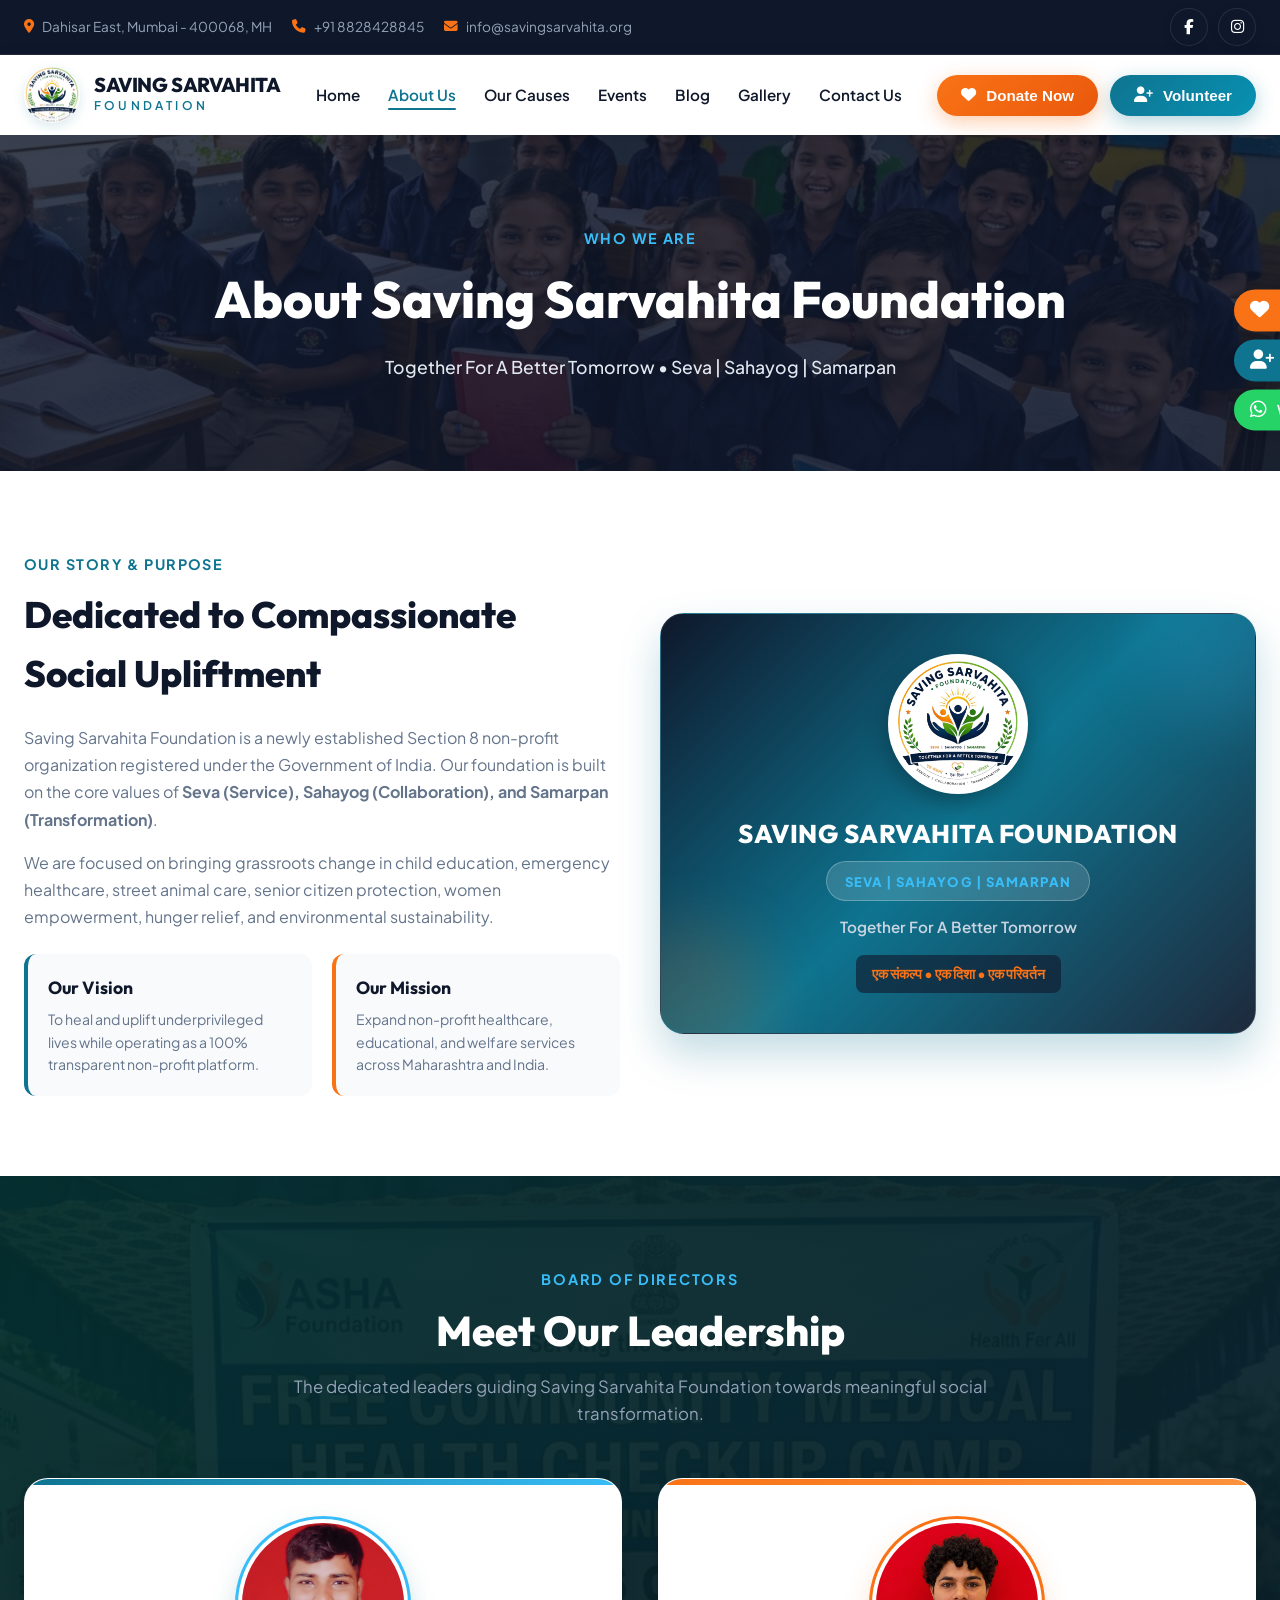
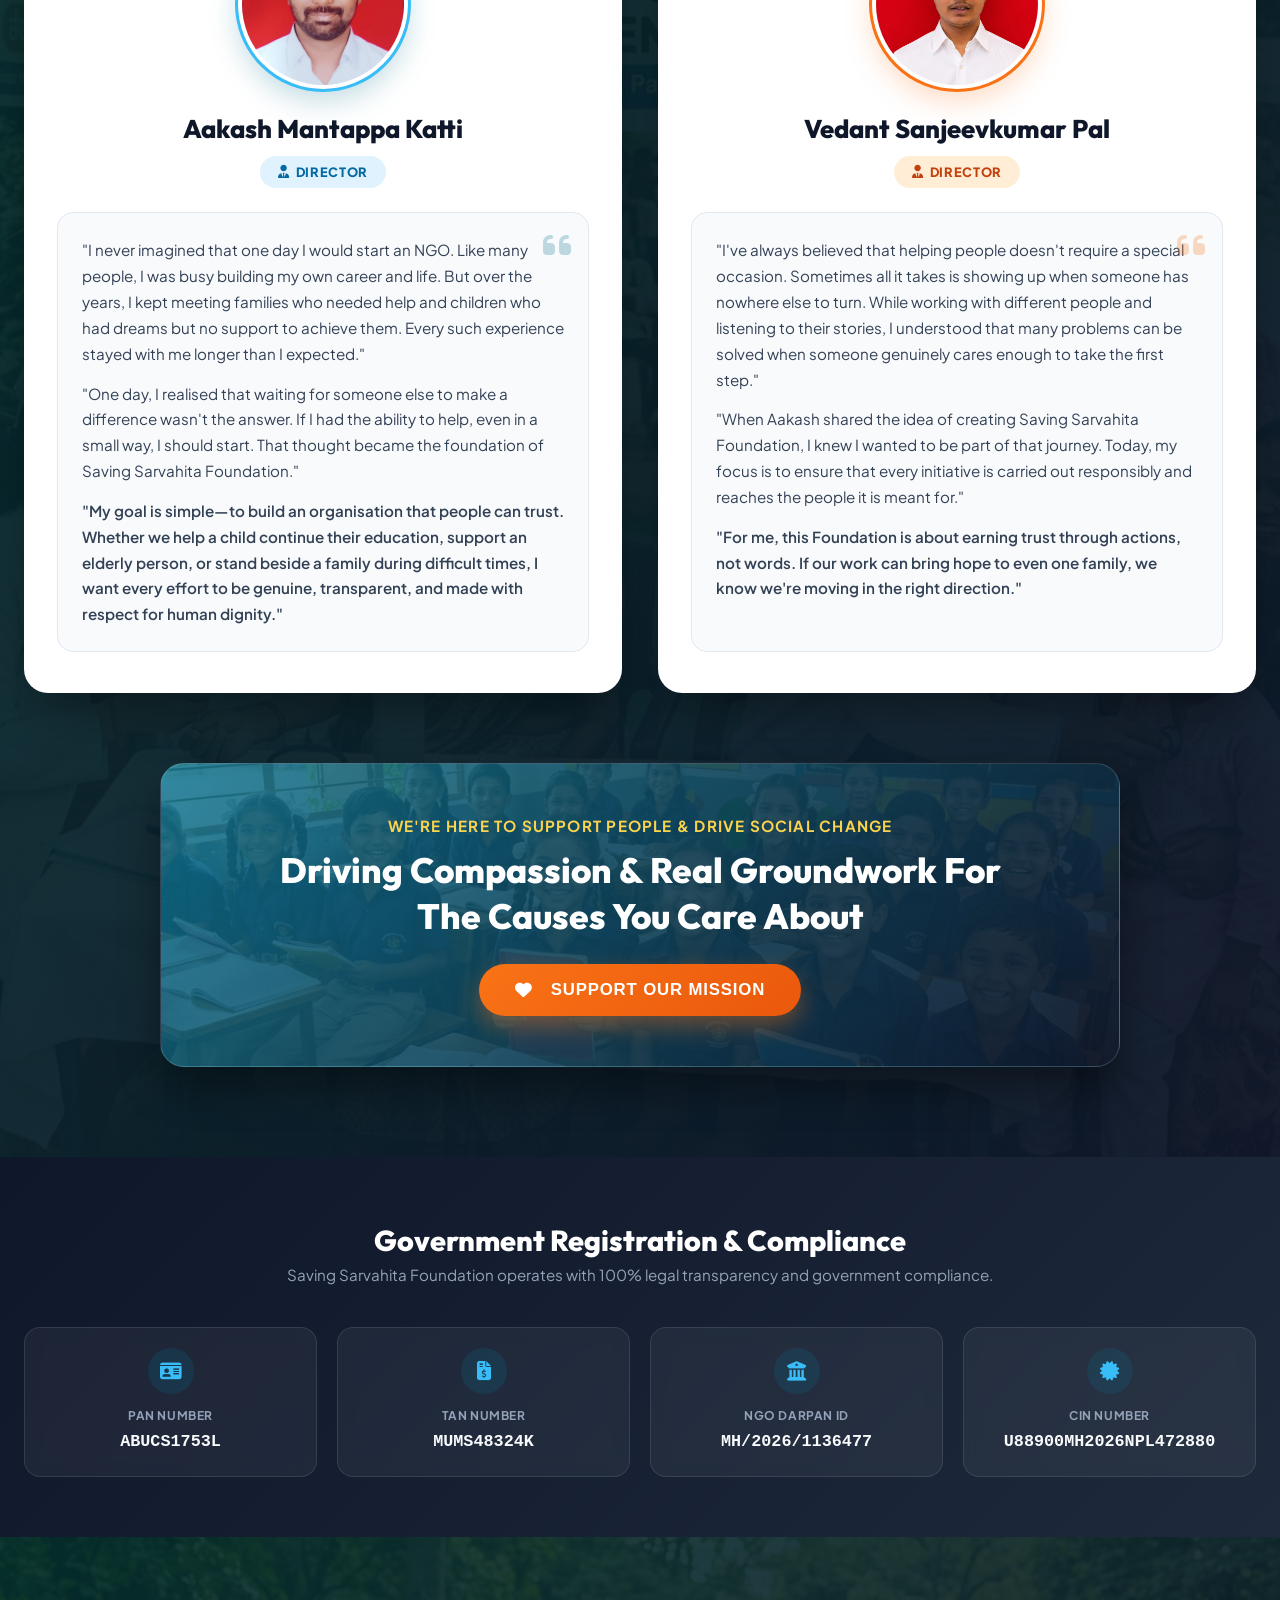
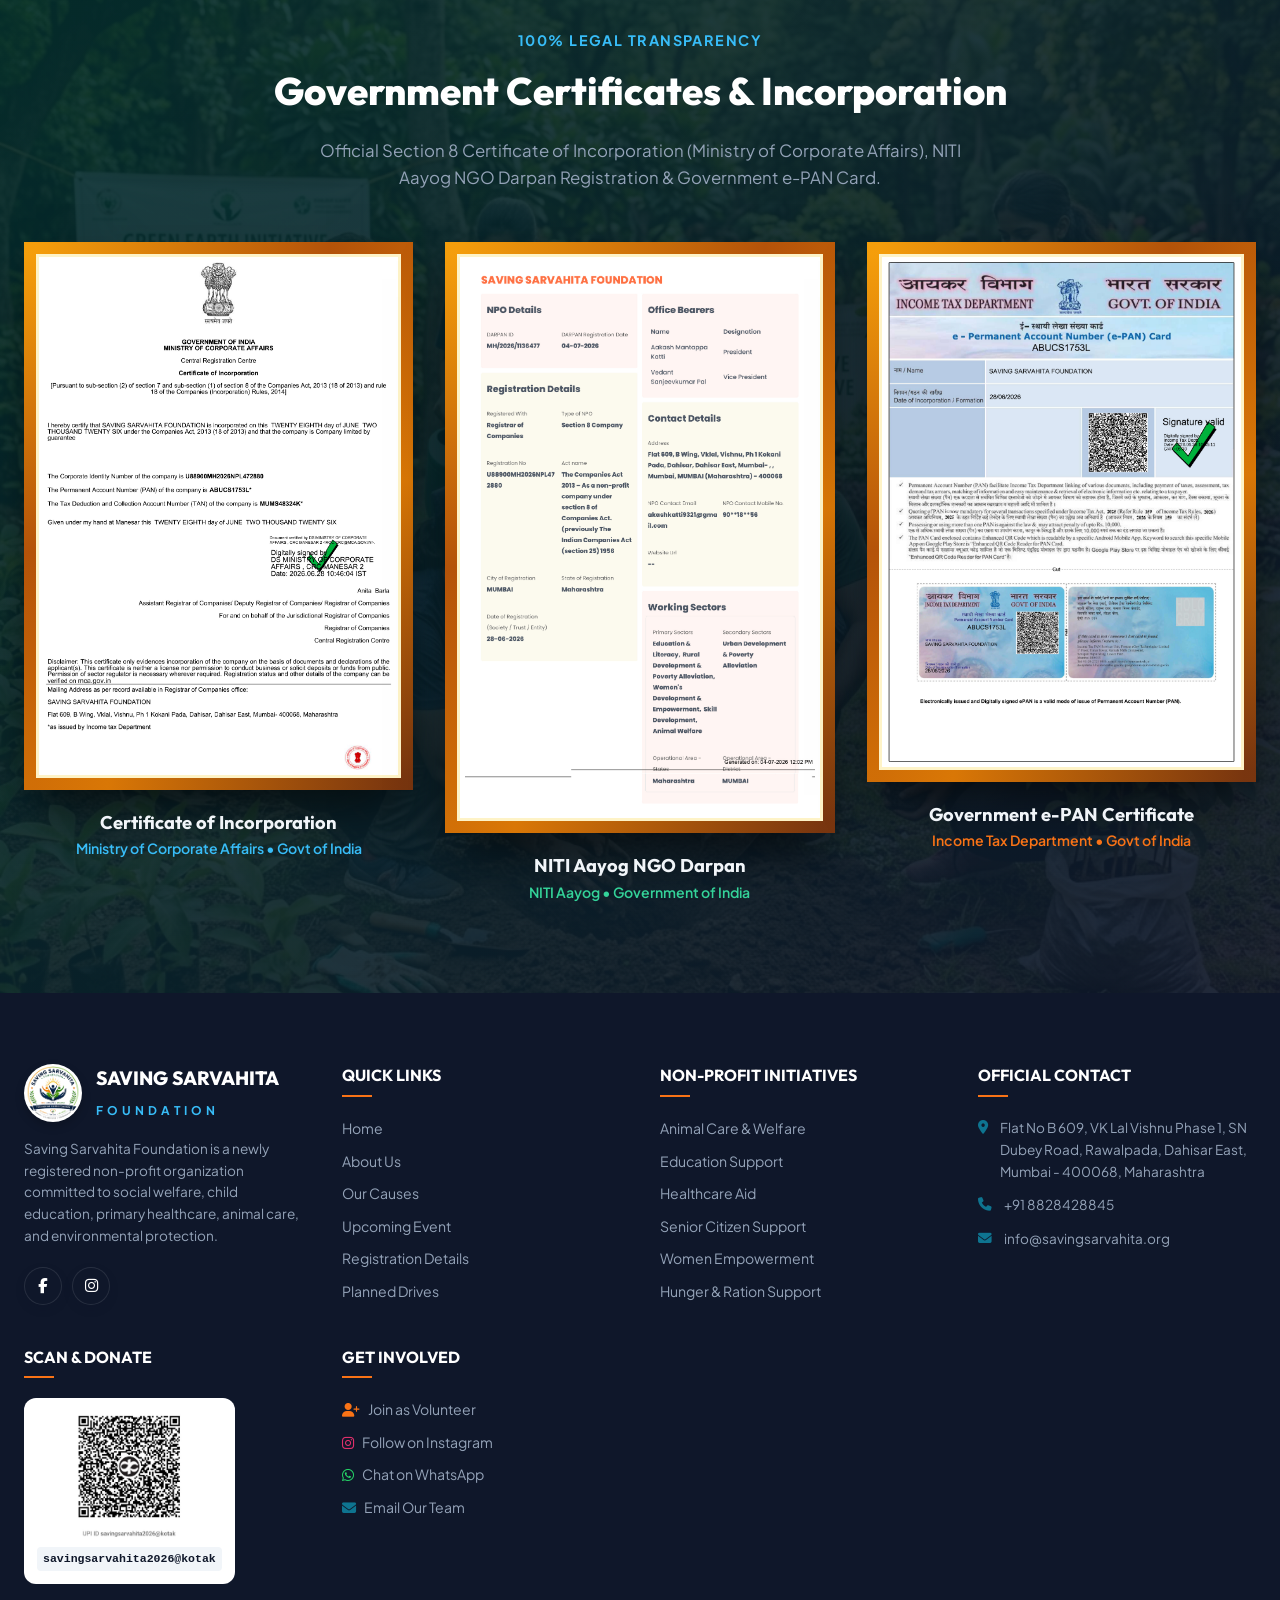
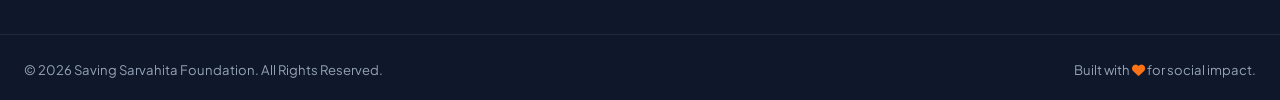
==== commit eed92475: "Add Animal Feeding drive gallery, blog article, floating quick widgets, and UI improvements" ====
--- a/about.html
+++ b/about.html
@@ -89,6 +89,22 @@
     </div>
   </nav>
 
+  <!-- Floating Right Action Widgets -->
+  <aside class="quick-widgets">
+    <div class="quick-widget-item donate-widget trigger-donate">
+      <i class="fa-solid fa-heart"></i>
+      <span>Donate</span>
+    </div>
+    <div class="quick-widget-item volunteer-widget trigger-volunteer">
+      <i class="fa-solid fa-user-plus"></i>
+      <span>Volunteer</span>
+    </div>
+    <a href="https://wa.me/918828428845?text=Hello%20Saving%20Sarvahita%20Foundation" target="_blank" class="quick-widget-item whatsapp-widget">
+      <i class="fa-brands fa-whatsapp"></i>
+      <span>WhatsApp Us</span>
+    </a>
+  </aside>
+
   <!-- Page Banner -->
   <section style="background: linear-gradient(rgba(15, 23, 42, 0.82), rgba(15, 23, 42, 0.88)), url('assets/education.png') center/cover no-repeat; color: white; padding: 90px 0; text-align: center; position: relative;">
     <div style="max-width: 1280px; margin: 0 auto; padding: 0 24px; position: relative; z-index: 2;">
@@ -127,7 +143,7 @@
         <div style="background: linear-gradient(135deg, #0F172A 0%, #0E7490 50%, #1E293B 100%); border-radius: 24px; padding: 40px 30px; text-align: center; color: white; box-shadow: 0 20px 40px rgba(14, 116, 144, 0.25); position: relative; overflow: hidden; border: 1px solid rgba(255,255,255,0.1);">
           
           <!-- Background Decorative Elements -->
-          <div style="position: absolute; top: -50px; right: -50px; width: 160px; height: 160px; background: rgba(56, 189, 248, 0.15); border-radius: 50%; blur: 20px; filter: blur(30px);"></div>
+          <div style="position: absolute; top: -50px; right: -50px; width: 160px; height: 160px; background: rgba(56, 189, 248, 0.15); border-radius: 50%; filter: blur(30px);"></div>
           <div style="position: absolute; bottom: -50px; left: -50px; width: 160px; height: 160px; background: rgba(249, 115, 22, 0.15); border-radius: 50%; filter: blur(30px);"></div>
 
           <div style="position: relative; z-index: 2;">
--- a/style.css
+++ b/style.css
@@ -2008,7 +2008,7 @@
    ========================================================================== */
 
 .events-section-premium {
-  padding: 90px 0 0;
+  padding: 90px 0 80px;
   background: linear-gradient(180deg, #F8FAFC 0%, #EFF6FF 100%);
   position: relative;
   overflow: hidden;
@@ -2291,16 +2291,18 @@
 
 /* Quote banner at the bottom */
 .events-quote-banner {
-  background: linear-gradient(135deg, var(--navy-dark) 0%, #1E3A8A 100%);
+  background: linear-gradient(135deg, #0F172A 0%, #0E7490 60%, #1E293B 100%);
   border-radius: 20px;
-  padding: 44px 52px;
+  padding: 38px 46px;
   display: flex;
   align-items: center;
   justify-content: space-between;
   gap: 32px;
-  margin-bottom: 0;
+  margin-top: 12px;
   position: relative;
   overflow: hidden;
+  box-shadow: 0 20px 45px rgba(14, 116, 144, 0.2), 0 10px 25px rgba(15, 23, 42, 0.15);
+  border: 1px solid rgba(255, 255, 255, 0.15);
 }
 
 .events-quote-banner::before {
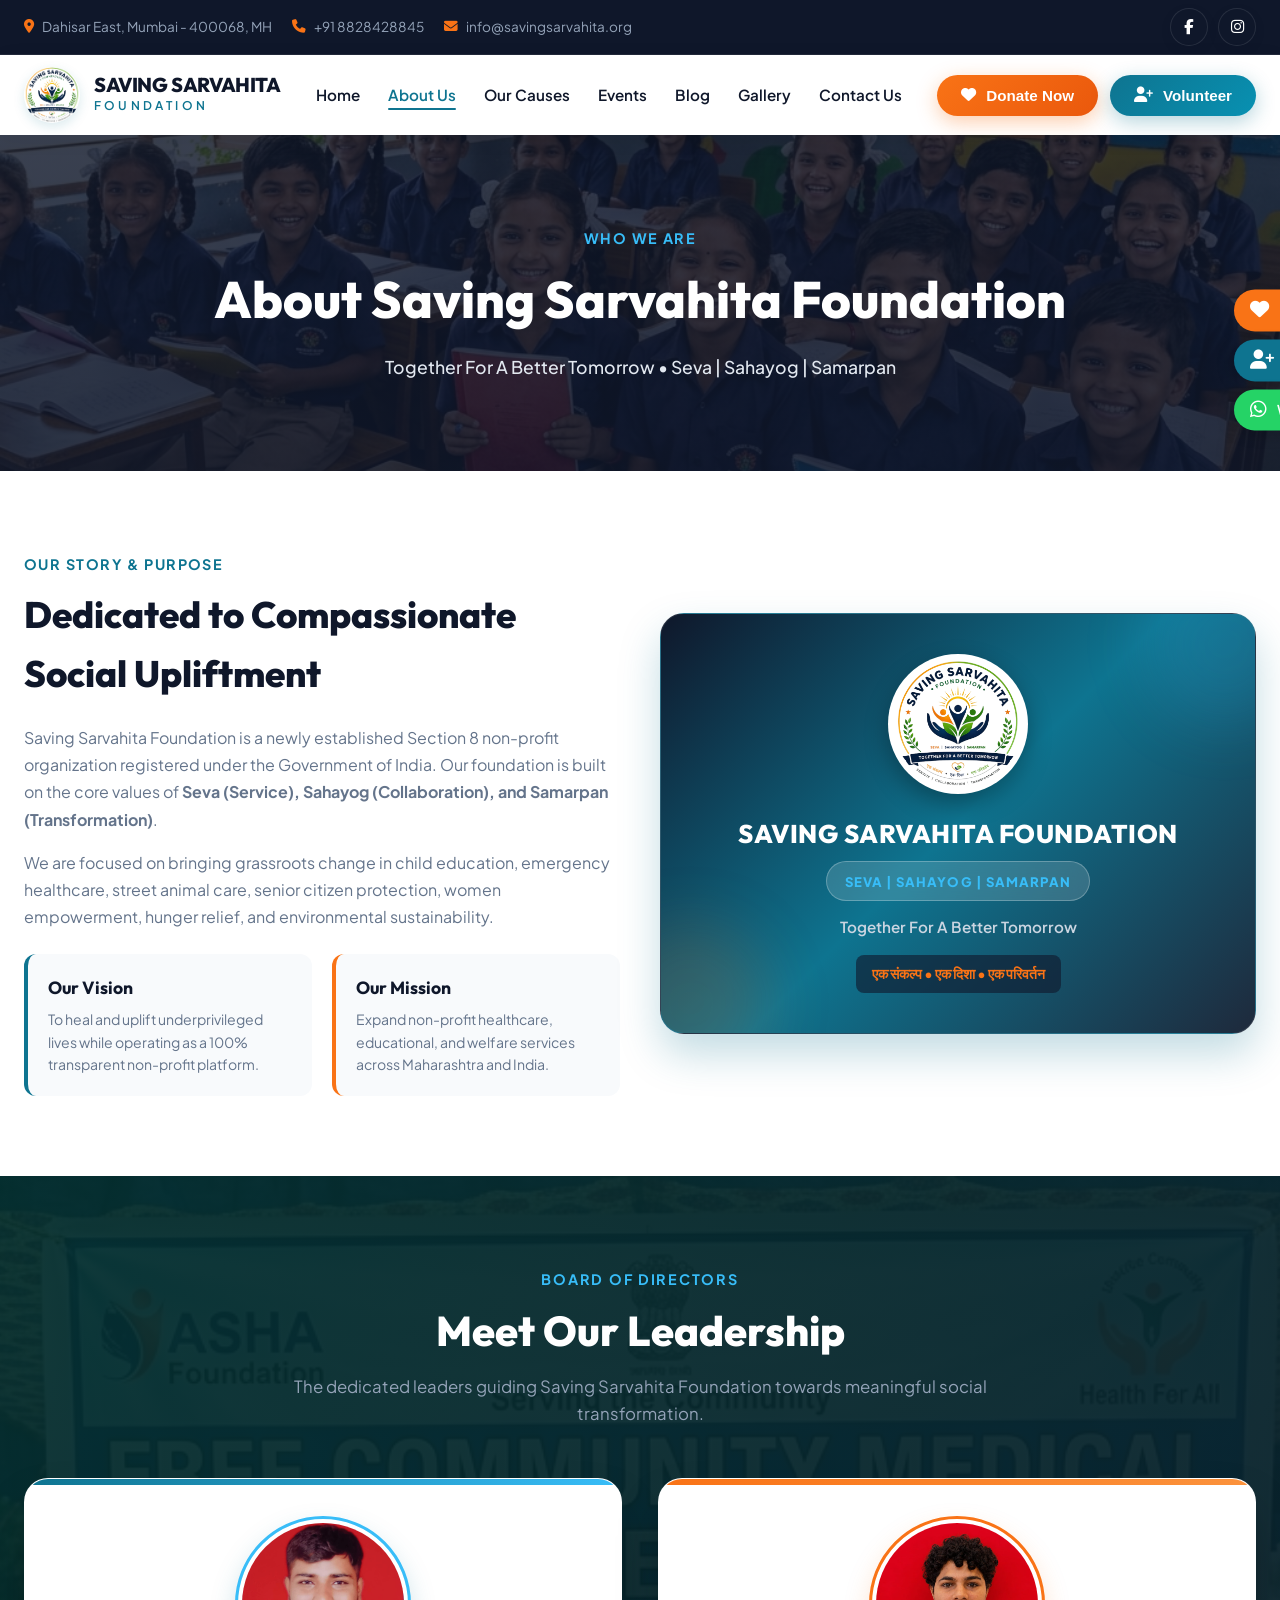
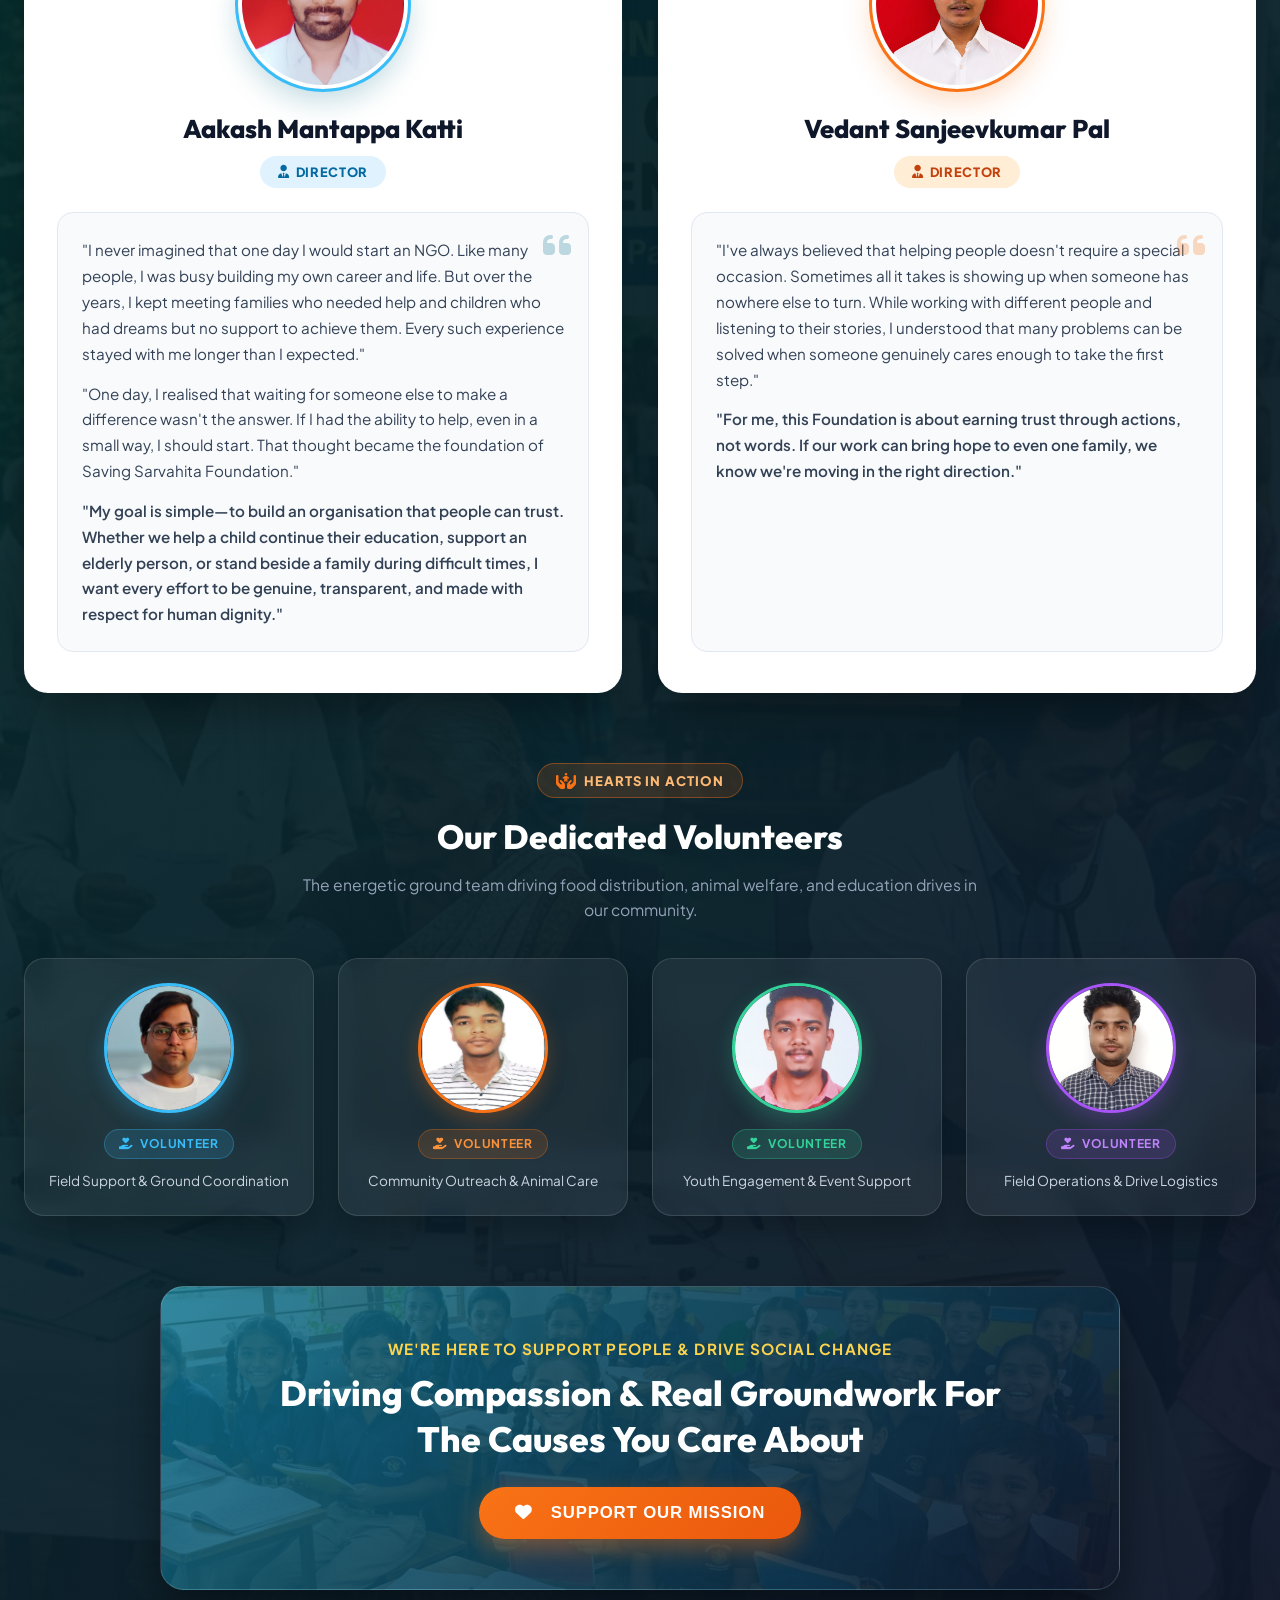
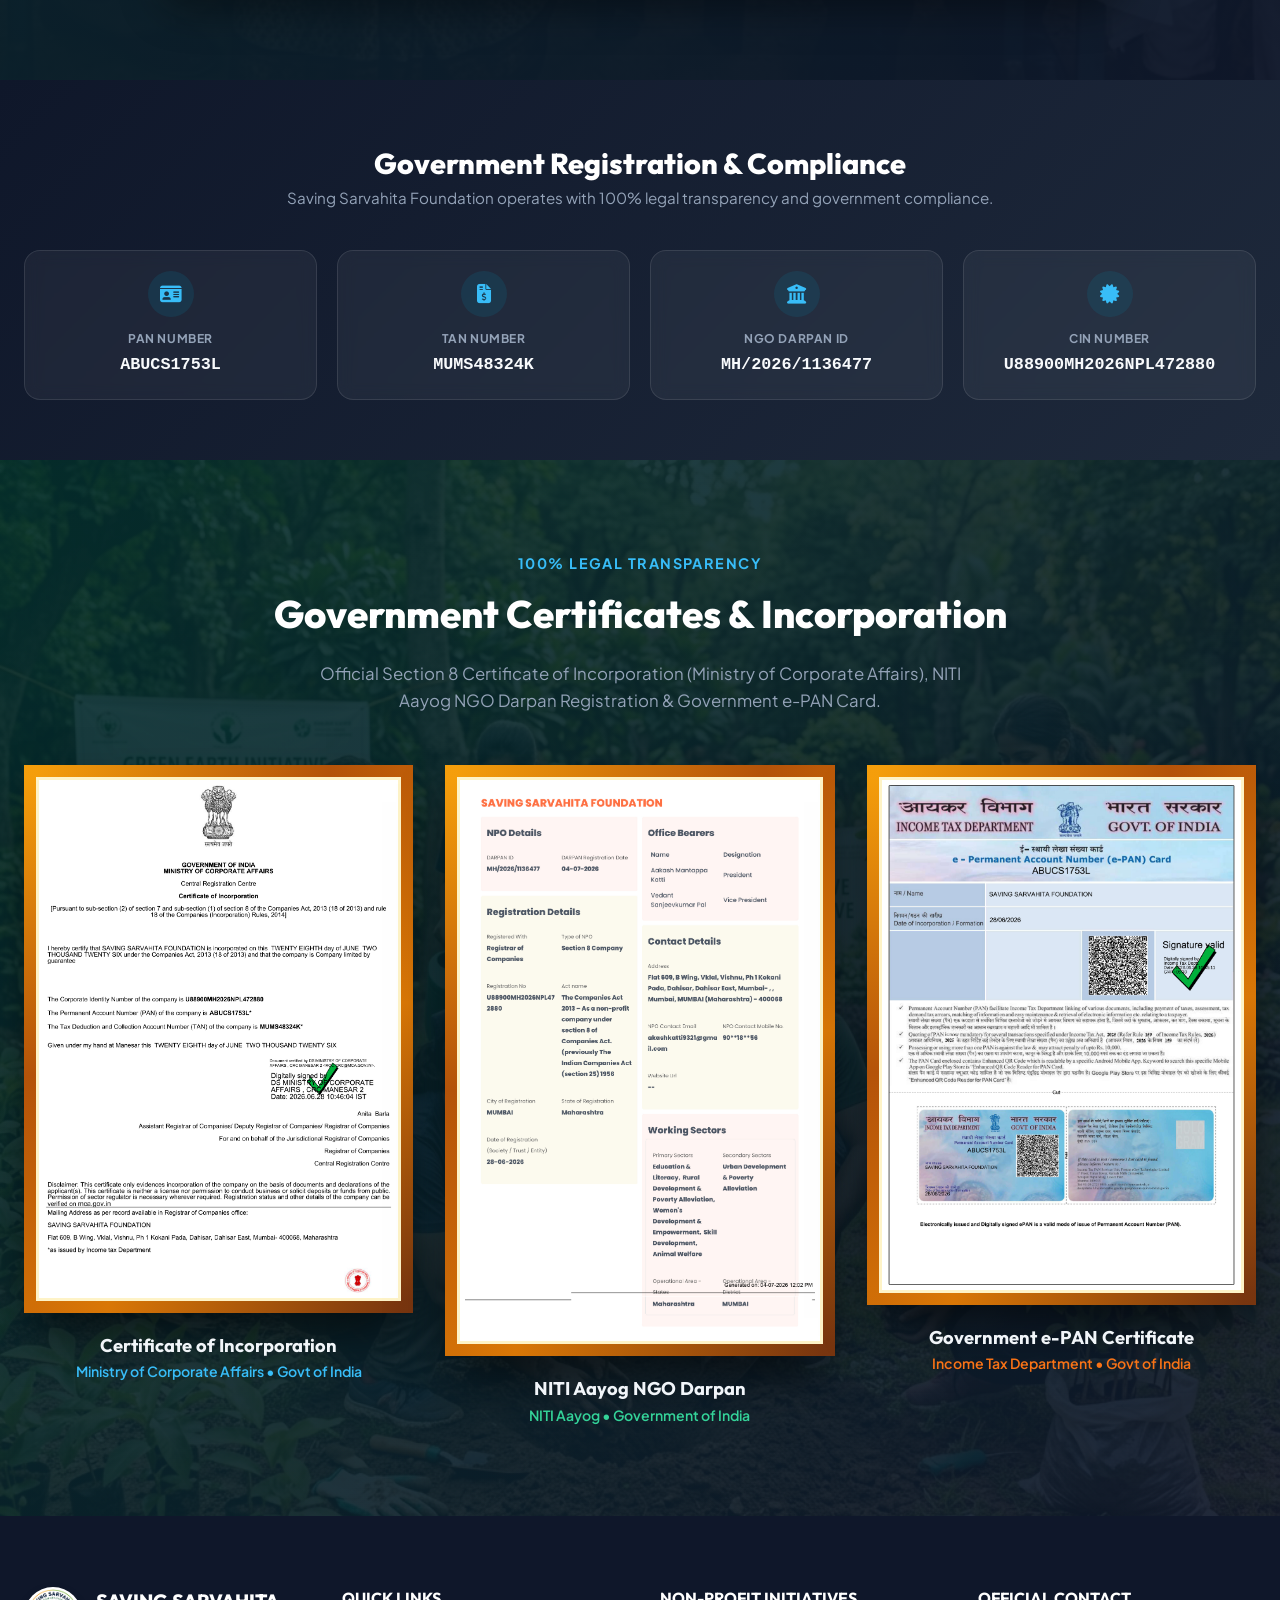
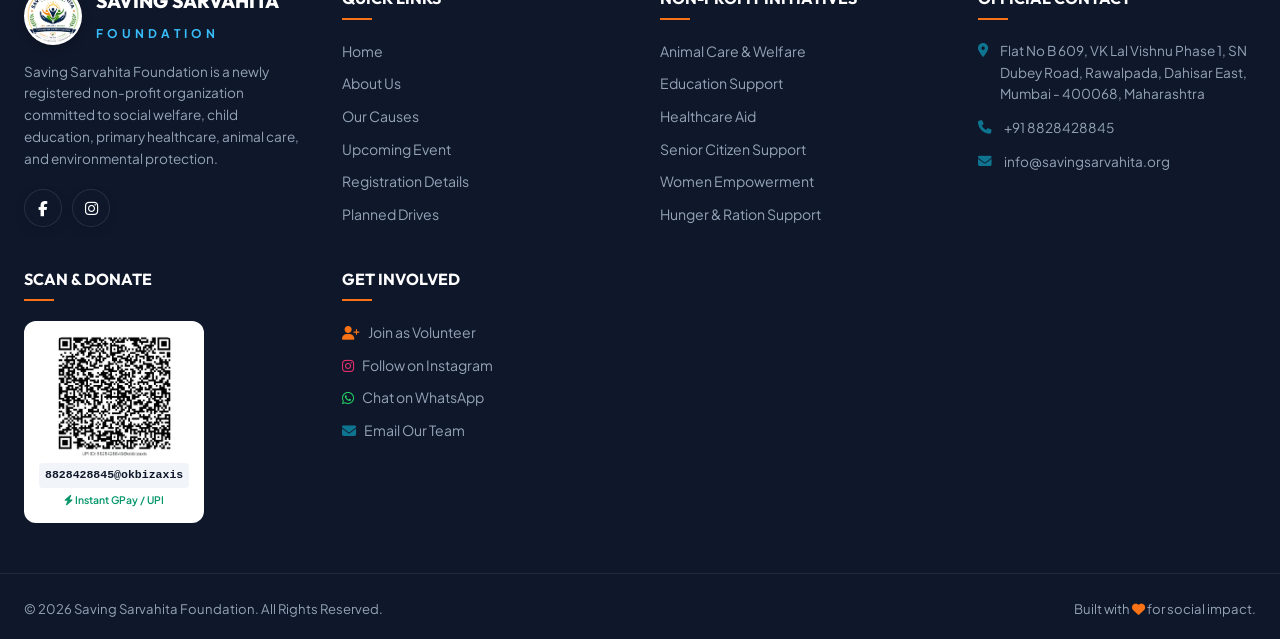
==== commit 07dba417: "Update payment QR codes with GPay priority and add volunteer showcase on about page" ====
--- a/about.html
+++ b/about.html
@@ -229,15 +229,70 @@
             <p style="color: #334155; font-size: 0.95rem; line-height: 1.7; margin-bottom: 14px;">
               "I've always believed that helping people doesn't require a special occasion. Sometimes all it takes is showing up when someone has nowhere else to turn. While working with different people and listening to their stories, I understood that many problems can be solved when someone genuinely cares enough to take the first step."
             </p>
-            <p style="color: #334155; font-size: 0.95rem; line-height: 1.7; margin-bottom: 14px;">
-              "When Aakash shared the idea of creating Saving Sarvahita Foundation, I knew I wanted to be part of that journey. Today, my focus is to ensure that every initiative is carried out responsibly and reaches the people it is meant for."
-            </p>
             <p style="color: #334155; font-size: 0.95rem; line-height: 1.7; margin: 0; font-weight: 600;">
               "For me, this Foundation is about earning trust through actions, not words. If our work can bring hope to even one family, we know we're moving in the right direction."
             </p>
           </div>
         </div>
 
+      </div>
+
+      <!-- VOLUNTEERS & GROUND TEAM SHOWCASE -->
+      <div style="margin-bottom: 70px;">
+        <div style="text-align: center; max-width: 680px; margin: 0 auto 36px;">
+          <div style="display: inline-flex; align-items: center; gap: 8px; background: rgba(249, 115, 22, 0.15); border: 1px solid rgba(249, 115, 22, 0.4); padding: 6px 18px; border-radius: 50px; margin-bottom: 12px;">
+            <i class="fa-solid fa-hands-holding-child" style="color: #F97316;"></i>
+            <span style="color: #FDBA74; font-weight: 800; font-size: 0.82rem; letter-spacing: 0.08em; text-transform: uppercase;">HEARTS IN ACTION</span>
+          </div>
+          <h3 style="font-family: var(--font-heading); font-size: 2.1rem; font-weight: 800; color: #FFFFFF; margin-bottom: 8px;">Our Dedicated Volunteers</h3>
+          <p style="color: #94A3B8; font-size: 0.98rem; line-height: 1.6;">The energetic ground team driving food distribution, animal welfare, and education drives in our community.</p>
+        </div>
+
+        <div style="display: grid; grid-template-columns: repeat(auto-fit, minmax(220px, 1fr)); gap: 24px;">
+          <!-- Volunteer 1 -->
+          <div style="background: rgba(255, 255, 255, 0.06); border: 1px solid rgba(255, 255, 255, 0.12); backdrop-filter: blur(12px); border-radius: 20px; padding: 24px 18px; text-align: center; transition: all 0.3s ease; box-shadow: 0 15px 30px rgba(0,0,0,0.25);" onmouseover="this.style.transform='translateY(-6px)'; this.style.borderColor='rgba(56, 189, 248, 0.5)';" onmouseout="this.style.transform='translateY(0)'; this.style.borderColor='rgba(255, 255, 255, 0.12)';">
+            <div style="width: 130px; height: 130px; border-radius: 50%; overflow: hidden; margin: 0 auto 16px; border: 3px solid #38BDF8; box-shadow: 0 8px 20px rgba(56, 189, 248, 0.25); background: #0F172A;">
+              <img src="assets/Dipesh.png" alt="Foundation Volunteer" style="width: 100%; height: 100%; object-fit: cover;">
+            </div>
+            <div style="display: inline-flex; align-items: center; gap: 6px; background: rgba(56, 189, 248, 0.15); color: #38BDF8; font-weight: 700; font-size: 0.75rem; text-transform: uppercase; letter-spacing: 0.05em; padding: 4px 14px; border-radius: 20px; border: 1px solid rgba(56, 189, 248, 0.3);">
+              <i class="fa-solid fa-hand-holding-heart"></i> Volunteer
+            </div>
+            <p style="color: #CBD5E1; font-size: 0.85rem; margin-top: 12px; line-height: 1.5;">Field Support & Ground Coordination</p>
+          </div>
+
+          <!-- Volunteer 2 -->
+          <div style="background: rgba(255, 255, 255, 0.06); border: 1px solid rgba(255, 255, 255, 0.12); backdrop-filter: blur(12px); border-radius: 20px; padding: 24px 18px; text-align: center; transition: all 0.3s ease; box-shadow: 0 15px 30px rgba(0,0,0,0.25);" onmouseover="this.style.transform='translateY(-6px)'; this.style.borderColor='rgba(249, 115, 22, 0.5)';" onmouseout="this.style.transform='translateY(0)'; this.style.borderColor='rgba(255, 255, 255, 0.12)';">
+            <div style="width: 130px; height: 130px; border-radius: 50%; overflow: hidden; margin: 0 auto 16px; border: 3px solid #F97316; box-shadow: 0 8px 20px rgba(249, 115, 22, 0.25); background: #0F172A;">
+              <img src="assets/Ganesh.jpeg" alt="Foundation Volunteer" style="width: 100%; height: 100%; object-fit: cover;">
+            </div>
+            <div style="display: inline-flex; align-items: center; gap: 6px; background: rgba(249, 115, 22, 0.15); color: #FB923C; font-weight: 700; font-size: 0.75rem; text-transform: uppercase; letter-spacing: 0.05em; padding: 4px 14px; border-radius: 20px; border: 1px solid rgba(249, 115, 22, 0.3);">
+              <i class="fa-solid fa-hand-holding-heart"></i> Volunteer
+            </div>
+            <p style="color: #CBD5E1; font-size: 0.85rem; margin-top: 12px; line-height: 1.5;">Community Outreach & Animal Care</p>
+          </div>
+
+          <!-- Volunteer 3 -->
+          <div style="background: rgba(255, 255, 255, 0.06); border: 1px solid rgba(255, 255, 255, 0.12); backdrop-filter: blur(12px); border-radius: 20px; padding: 24px 18px; text-align: center; transition: all 0.3s ease; box-shadow: 0 15px 30px rgba(0,0,0,0.25);" onmouseover="this.style.transform='translateY(-6px)'; this.style.borderColor='rgba(52, 211, 153, 0.5)';" onmouseout="this.style.transform='translateY(0)'; this.style.borderColor='rgba(255, 255, 255, 0.12)';">
+            <div style="width: 130px; height: 130px; border-radius: 50%; overflow: hidden; margin: 0 auto 16px; border: 3px solid #34D399; box-shadow: 0 8px 20px rgba(52, 211, 153, 0.25); background: #0F172A;">
+              <img src="assets/WhatsApp Image 2026-08-16 at 10.15.04 PM.jpeg" alt="Foundation Volunteer" style="width: 100%; height: 100%; object-fit: cover;">
+            </div>
+            <div style="display: inline-flex; align-items: center; gap: 6px; background: rgba(52, 211, 153, 0.15); color: #34D399; font-weight: 700; font-size: 0.75rem; text-transform: uppercase; letter-spacing: 0.05em; padding: 4px 14px; border-radius: 20px; border: 1px solid rgba(52, 211, 153, 0.3);">
+              <i class="fa-solid fa-hand-holding-heart"></i> Volunteer
+            </div>
+            <p style="color: #CBD5E1; font-size: 0.85rem; margin-top: 12px; line-height: 1.5;">Youth Engagement & Event Support</p>
+          </div>
+
+          <!-- Volunteer 4 -->
+          <div style="background: rgba(255, 255, 255, 0.06); border: 1px solid rgba(255, 255, 255, 0.12); backdrop-filter: blur(12px); border-radius: 20px; padding: 24px 18px; text-align: center; transition: all 0.3s ease; box-shadow: 0 15px 30px rgba(0,0,0,0.25);" onmouseover="this.style.transform='translateY(-6px)'; this.style.borderColor='rgba(168, 85, 247, 0.5)';" onmouseout="this.style.transform='translateY(0)'; this.style.borderColor='rgba(255, 255, 255, 0.12)';">
+            <div style="width: 130px; height: 130px; border-radius: 50%; overflow: hidden; margin: 0 auto 16px; border: 3px solid #A855F7; box-shadow: 0 8px 20px rgba(168, 85, 247, 0.25); background: #0F172A;">
+              <img src="assets/WhatsApp Image 2026-08-16 at 10.15.04 PM (1).jpeg" alt="Foundation Volunteer" style="width: 100%; height: 100%; object-fit: cover;">
+            </div>
+            <div style="display: inline-flex; align-items: center; gap: 6px; background: rgba(168, 85, 247, 0.15); color: #C084FC; font-weight: 700; font-size: 0.75rem; text-transform: uppercase; letter-spacing: 0.05em; padding: 4px 14px; border-radius: 20px; border: 1px solid rgba(168, 85, 247, 0.3);">
+              <i class="fa-solid fa-hand-holding-heart"></i> Volunteer
+            </div>
+            <p style="color: #CBD5E1; font-size: 0.85rem; margin-top: 12px; line-height: 1.5;">Field Operations & Drive Logistics</p>
+          </div>
+        </div>
       </div>
 
       <!-- Action Banner (Matching Reference Image 2) -->
@@ -390,9 +445,10 @@
 
       <div>
         <h4 class="footer-col-title">SCAN & DONATE</h4>
-        <div style="background: white; padding: 12px; border-radius: 12px; text-align: center; border: 1px solid rgba(255,255,255,0.15); display: inline-block;">
-          <img src="assets/QR Sarvahita.jpeg" alt="Official UPI QR Code" style="width: 110px; height: auto; border-radius: 8px; display: block; margin: 0 auto 6px;">
-          <div style="font-size: 0.72rem; font-weight: 700; color: #0F172A; font-family: monospace; background: #F1F5F9; padding: 3px 6px; border-radius: 4px;">savingsarvahita2026@kotak</div>
+        <div style="background: white; padding: 14px; border-radius: 12px; text-align: center; border: 1px solid rgba(255,255,255,0.15); display: inline-block;">
+          <img src="assets/QR-GPAY.jpeg" alt="Primary UPI QR Code - Saving Sarvahita Foundation" style="width: 115px; height: auto; border-radius: 8px; display: block; margin: 0 auto 6px;">
+          <div style="font-size: 0.72rem; font-weight: 700; color: #0F172A; font-family: monospace; background: #F1F5F9; padding: 3px 6px; border-radius: 4px;">8828428845@okbizaxis</div>
+          <span style="display: block; font-size: 0.65rem; color: #059669; font-weight: 600; margin-top: 4px;"><i class="fa-solid fa-bolt"></i> Instant GPay / UPI</span>
         </div>
       </div>
 
@@ -415,27 +471,48 @@
 
   <!-- OFFICIAL UPI DONATION MODAL -->
   <div class="modal-overlay" id="donateModal">
-    <div class="modal-box" style="text-align: center; max-width: 480px;">
+    <div class="modal-box" style="text-align: center; max-width: 460px; max-height: 90vh; overflow-y: auto;">
       <button class="modal-close" id="closeDonateModal"><i class="fa-solid fa-xmark"></i></button>
       <h3 class="modal-title">Support Saving Sarvahita Foundation</h3>
-      <p class="modal-subtitle">Scan & Pay using any UPI app (Google Pay, PhonePe, Paytm, BHIM)</p>
-
-      <div style="background: #F8FAFC; padding: 24px; border-radius: 16px; border: 2px dashed #CBD5E1; margin-bottom: 20px;">
-        <img src="assets/QR Sarvahita.jpeg" alt="Official UPI QR Code - Saving Sarvahita Foundation" style="width: 220px; height: auto; margin: 0 auto 16px; display: block; border: 4px solid white; border-radius: 12px; box-shadow: 0 6px 16px rgba(0,0,0,0.12);">
+      <p class="modal-subtitle">Scan & Pay using Google Pay, PhonePe, Paytm, BHIM or any UPI App</p>
+
+      <!-- Primary QR Container -->
+      <div id="primaryQRBox" style="background: #F8FAFC; padding: 22px 18px; border-radius: 16px; border: 2px dashed #CBD5E1; margin-bottom: 16px;">
+        <div style="display: inline-block; background: #E0F2FE; color: #0369A1; font-size: 0.72rem; font-weight: 700; padding: 3px 12px; border-radius: 20px; margin-bottom: 12px; letter-spacing: 0.3px;">
+          <i class="fa-brands fa-google-pay" style="font-size: 0.95rem; vertical-align: middle;"></i> Primary Payment QR
+        </div>
         
-        <div style="background: white; padding: 12px 16px; border-radius: 10px; display: inline-flex; align-items: center; gap: 10px; border: 1px solid #E2E8F0; margin-bottom: 12px;">
-          <i class="fa-solid fa-qrcode" style="color: #0E7490; font-size: 1.2rem;"></i>
-          <span style="font-size: 0.95rem; font-weight: 700; color: #0F172A;">UPI ID: <span style="color: #0E7490; font-family: monospace; font-size: 1.05rem;">savingsarvahita2026@kotak</span></span>
-          <button type="button" onclick="navigator.clipboard.writeText('savingsarvahita2026@kotak'); alert('UPI ID savingsarvahita2026@kotak copied to clipboard!');" style="background: #E0F2FE; color: #0369A1; border: none; padding: 4px 10px; border-radius: 6px; font-weight: 700; cursor: pointer; font-size: 0.75rem;">Copy</button>
-        </div>
-
-        <p style="font-size: 0.85rem; color: #64748B; font-weight: 600; margin: 0;">Account Name: <strong style="color: #1E293B;">Saving Sarvahita Foundation</strong></p>
-      </div>
-
-      <div style="font-size: 0.85rem; color: #64748B; font-weight: 600; display: flex; justify-content: center; gap: 12px; flex-wrap: wrap;">
-        <span><i class="fa-solid fa-shield-halved" style="color: #059669; margin-right: 4px;"></i> Kotak Bank Official UPI</span>
+        <img src="assets/QR-GPAY.jpeg" alt="Official UPI QR Code - Saving Sarvahita Foundation" style="width: 220px; height: auto; margin: 0 auto 14px; display: block; border: 4px solid white; border-radius: 12px; box-shadow: 0 6px 18px rgba(0,0,0,0.1);">
+        
+        <div style="background: white; padding: 10px 14px; border-radius: 10px; display: inline-flex; align-items: center; gap: 8px; border: 1px solid #E2E8F0; margin-bottom: 10px;">
+          <i class="fa-solid fa-qrcode" style="color: #0E7490; font-size: 1.1rem;"></i>
+          <span style="font-size: 0.9rem; font-weight: 700; color: #0F172A;">UPI ID: <span style="color: #0E7490; font-family: monospace; font-size: 1rem;">8828428845@okbizaxis</span></span>
+          <button type="button" onclick="navigator.clipboard.writeText('8828428845@okbizaxis'); alert('UPI ID 8828428845@okbizaxis copied to clipboard!');" style="background: #E0F2FE; color: #0369A1; border: none; padding: 4px 10px; border-radius: 6px; font-weight: 700; cursor: pointer; font-size: 0.75rem;">Copy</button>
+        </div>
+
+        <p style="font-size: 0.82rem; color: #64748B; font-weight: 600; margin: 0;">Account Name: <strong style="color: #1E293B;">Saving Sarvahita Foundation</strong></p>
+      </div>
+
+      <!-- Alternate / Secondary QR Option (Collapsible) -->
+      <div style="margin-bottom: 16px;">
+        <button type="button" onclick="const altBox = document.getElementById('altQRBox'); if(altBox.style.display==='none'){altBox.style.display='block'; this.innerHTML='<i class=\'fa-solid fa-chevron-up\'></i> Hide Alternate Bank QR';}else{altBox.style.display='none'; this.innerHTML='<i class=\'fa-solid fa-building-columns\'></i> Having trouble? Try Alternate Kotak Bank QR';}" style="background: #F1F5F9; color: #475569; border: 1px solid #CBD5E1; padding: 8px 14px; border-radius: 8px; font-size: 0.8rem; font-weight: 600; cursor: pointer; transition: all 0.2s;">
+          <i class="fa-solid fa-building-columns"></i> Having trouble? Try Alternate Kotak Bank QR
+        </button>
+
+        <div id="altQRBox" style="display: none; margin-top: 12px; background: #FFFBEB; padding: 16px; border-radius: 12px; border: 1px solid #FDE68A;">
+          <span style="font-size: 0.78rem; font-weight: 700; color: #92400E; display: block; margin-bottom: 8px;">Kotak Mahindra Bank UPI QR</span>
+          <img src="assets/OR-Kotak.jpeg" alt="Kotak Bank UPI QR Code" style="width: 170px; height: auto; margin: 0 auto 10px; display: block; border: 3px solid white; border-radius: 8px; box-shadow: 0 4px 10px rgba(0,0,0,0.06);">
+          <div style="background: white; padding: 6px 10px; border-radius: 8px; display: inline-flex; align-items: center; gap: 8px; border: 1px solid #FDE68A;">
+            <span style="font-size: 0.8rem; font-family: monospace; font-weight: 700; color: #0F172A;">savingsarvahita2026@kotak</span>
+            <button type="button" onclick="navigator.clipboard.writeText('savingsarvahita2026@kotak'); alert('UPI ID savingsarvahita2026@kotak copied!');" style="background: #FEF3C7; color: #92400E; border: none; padding: 3px 8px; border-radius: 4px; font-weight: 700; cursor: pointer; font-size: 0.72rem;">Copy</button>
+          </div>
+        </div>
+      </div>
+
+      <div style="font-size: 0.82rem; color: #64748B; font-weight: 600; display: flex; justify-content: center; gap: 10px; flex-wrap: wrap;">
+        <span><i class="fa-solid fa-shield-halved" style="color: #059669; margin-right: 4px;"></i> Verified Official NGO</span>
         <span>•</span>
-        <span>GPay / PhonePe / Paytm</span>
+        <span>Instant UPI Donation</span>
       </div>
     </div>
   </div>
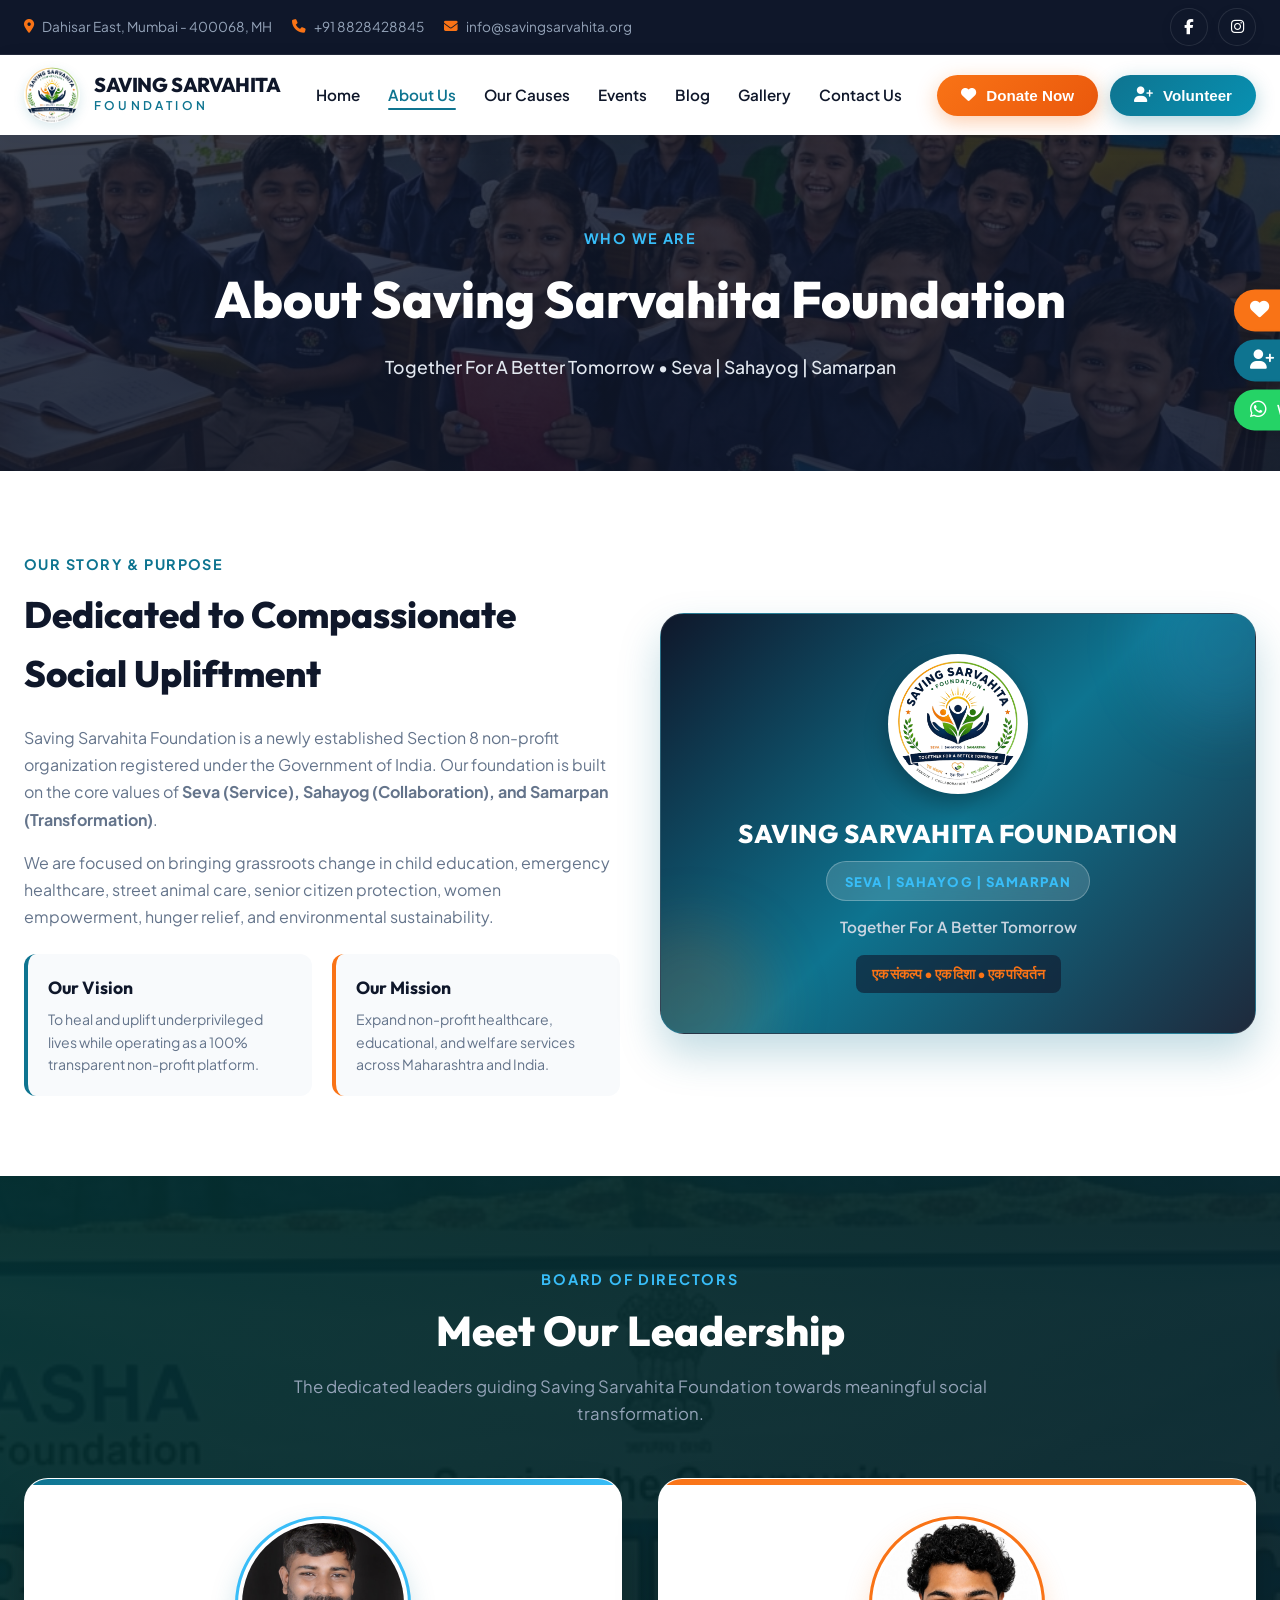
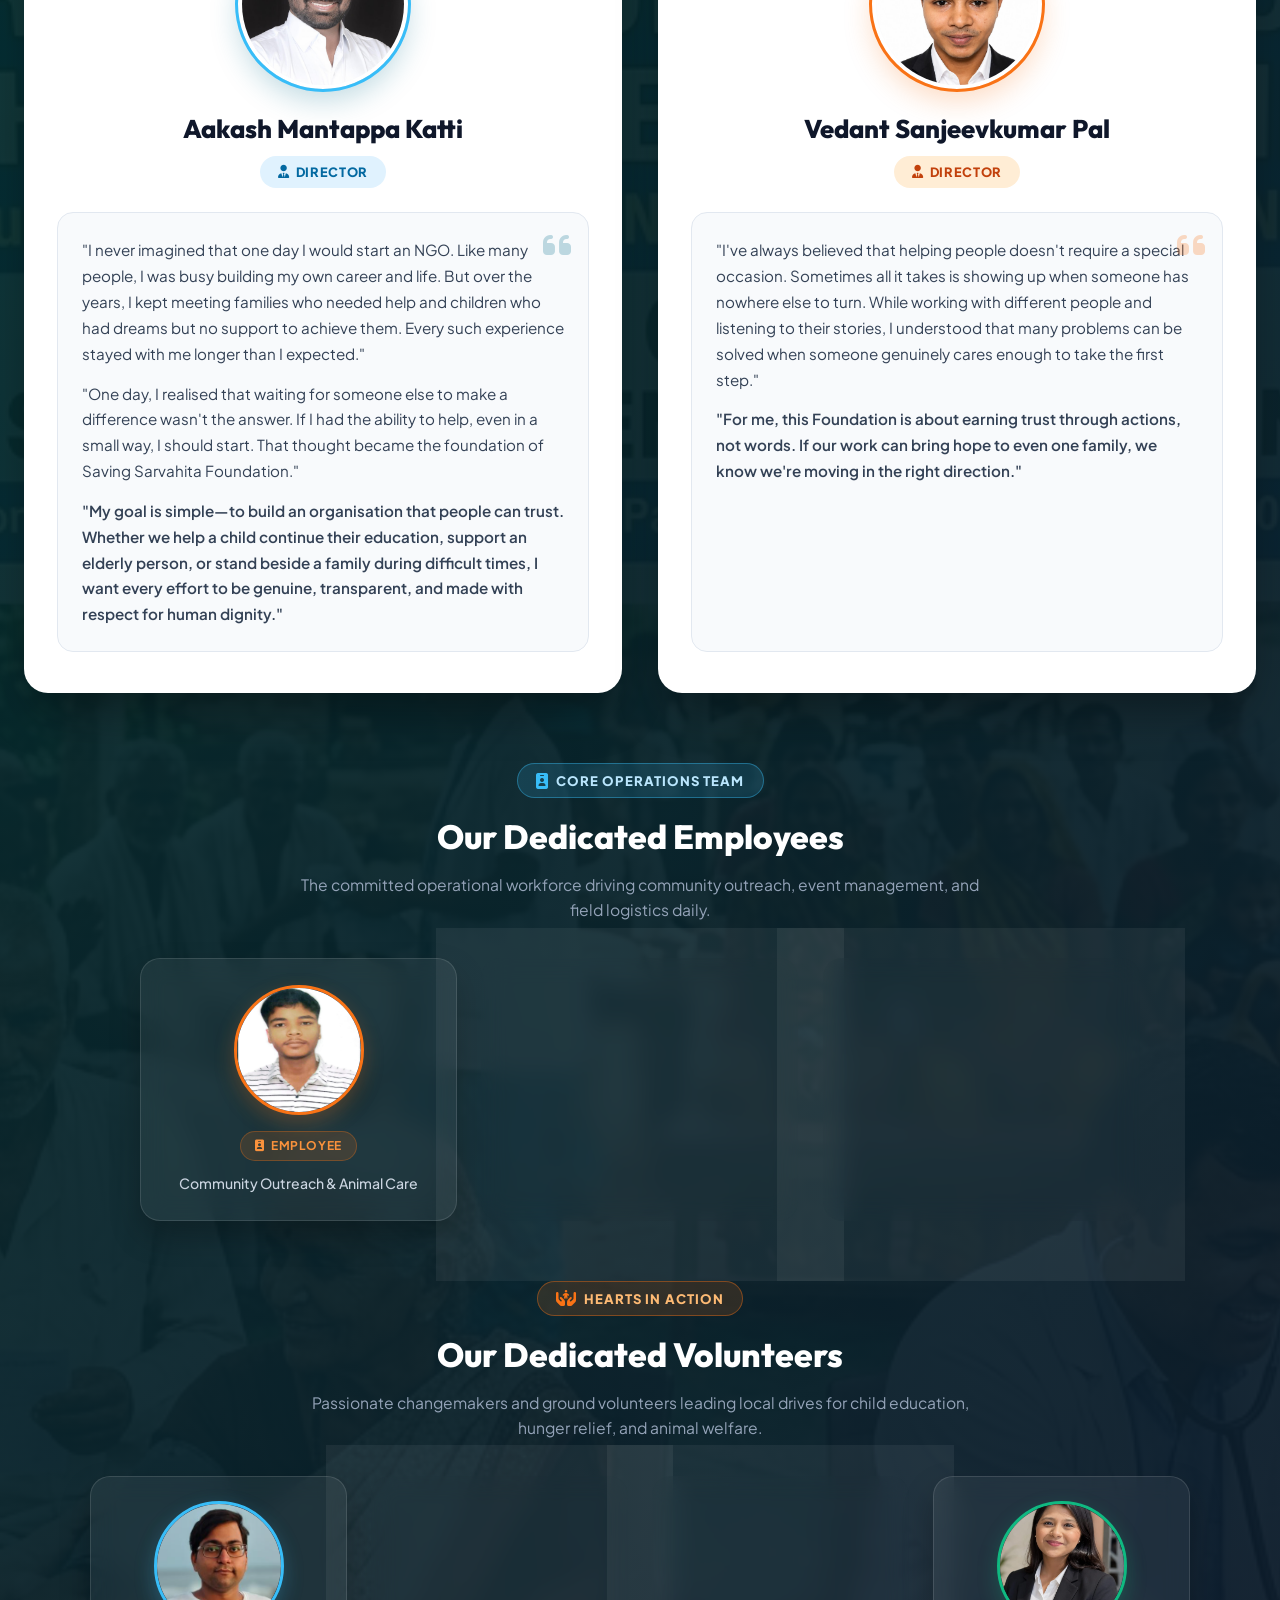
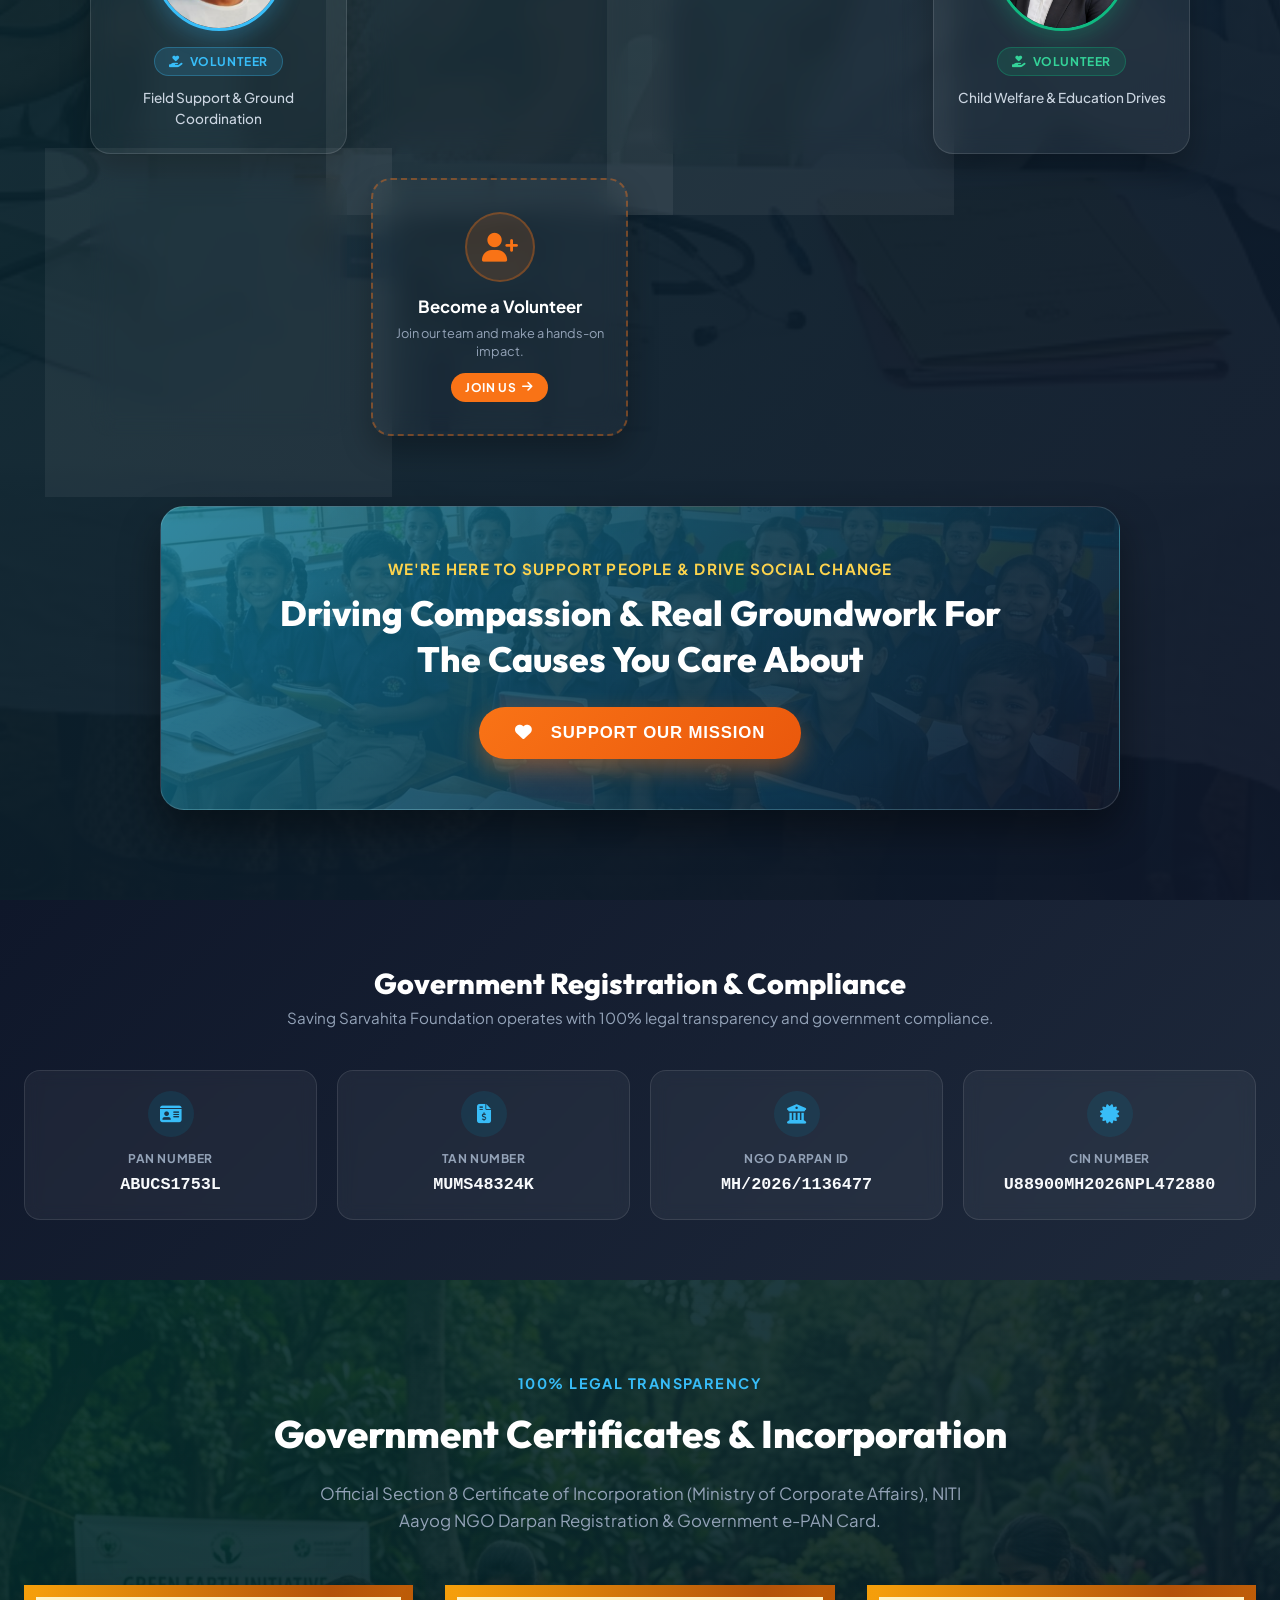
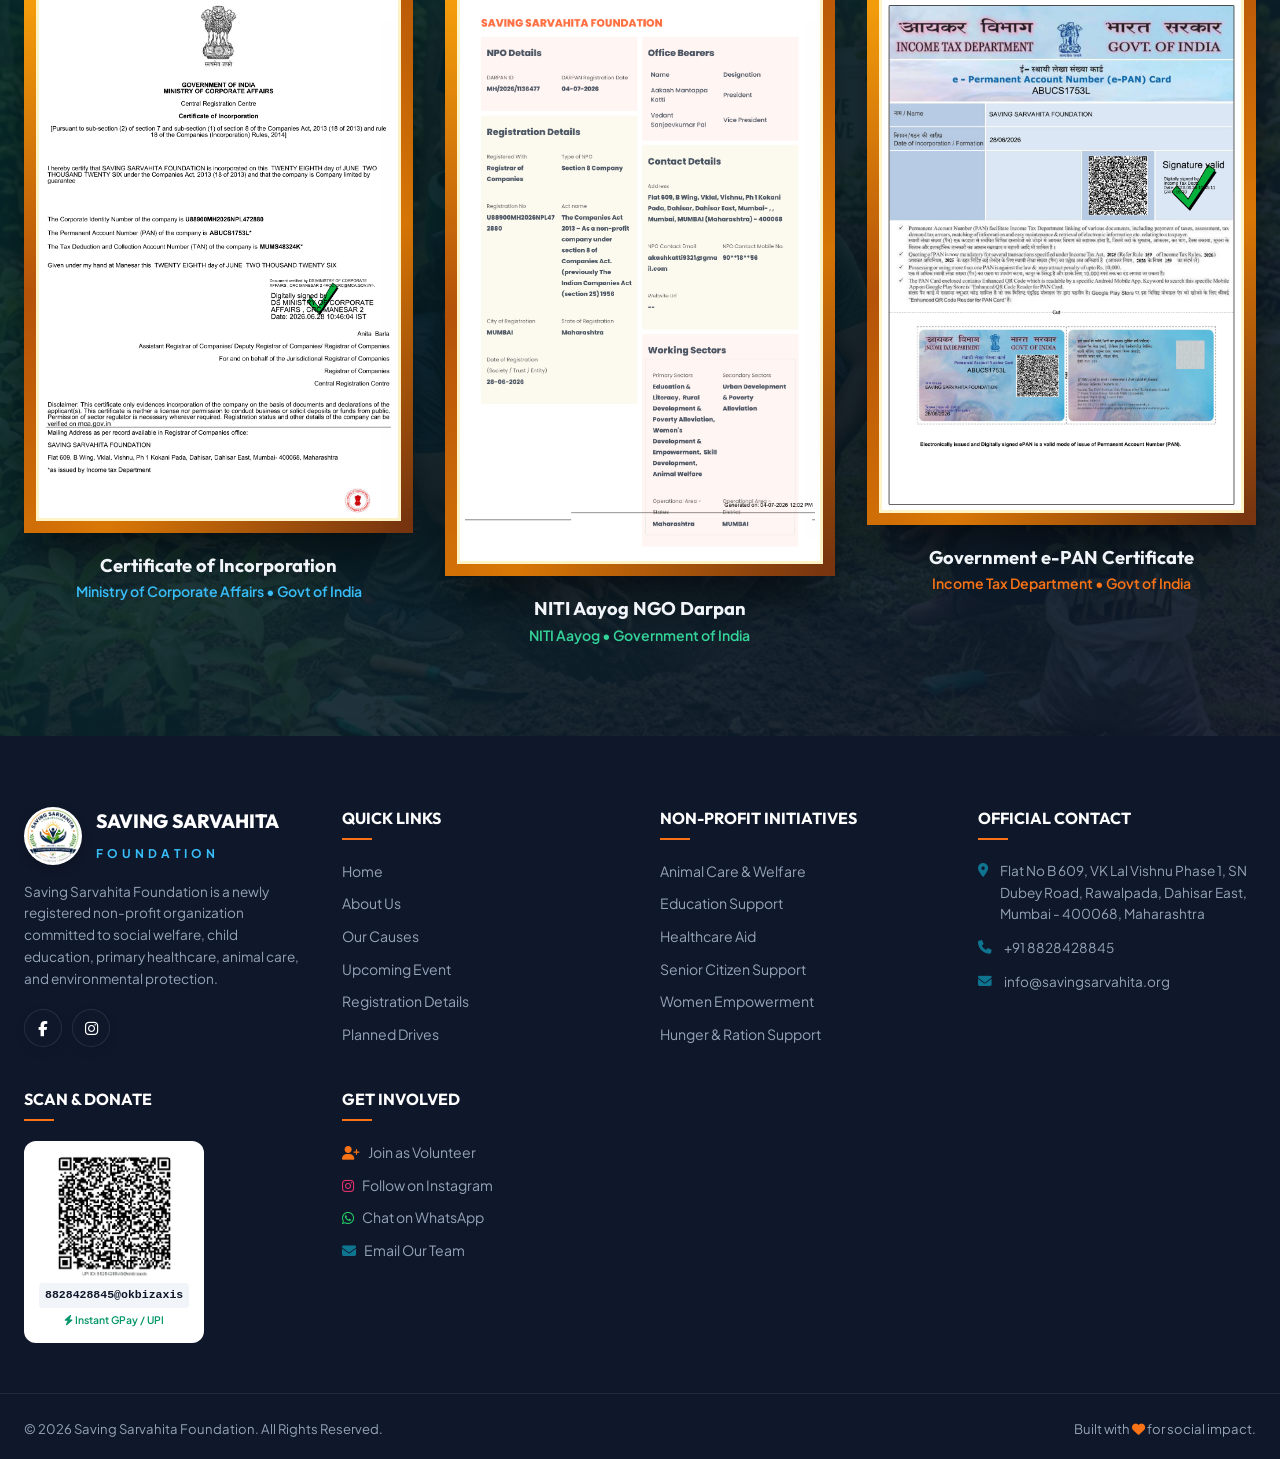
==== commit 749a72c6: "Update team structure with separate employee and volunteer sections, new photos, and homepage galler" ====
--- a/about.html
+++ b/about.html
@@ -187,7 +187,7 @@
           <div style="position: absolute; top: 0; left: 0; right: 0; height: 6px; background: linear-gradient(90deg, #0E7490, #38BDF8);"></div>
           
           <div style="width: 170px; height: 170px; border-radius: 50%; overflow: hidden; margin-bottom: 20px; border: 4px solid #FFFFFF; box-shadow: 0 12px 28px rgba(14, 116, 144, 0.25); outline: 3px solid #38BDF8; background: #F8FAFC; flex-shrink: 0;">
-            <img src="assets/Aakash Katti.jpeg" alt="Aakash Mantappa Katti" style="width: 100%; height: 100%; object-fit: cover; object-position: center 20%;">
+            <img src="assets/image copy 3.png" alt="Aakash Mantappa Katti" style="width: 100%; height: 100%; object-fit: cover; object-position: center 15%;">
           </div>
 
           <h3 style="font-family: var(--font-heading); font-size: 1.6rem; font-weight: 800; color: #0F172A; margin-bottom: 6px;">Aakash Mantappa Katti</h3>
@@ -215,7 +215,7 @@
           <div style="position: absolute; top: 0; left: 0; right: 0; height: 6px; background: linear-gradient(90deg, #F97316, #FB923C);"></div>
 
           <div style="width: 170px; height: 170px; border-radius: 50%; overflow: hidden; margin-bottom: 20px; border: 4px solid #FFFFFF; box-shadow: 0 12px 28px rgba(249, 115, 22, 0.25); outline: 3px solid #F97316; background: #F8FAFC; flex-shrink: 0;">
-            <img src="assets/Vedant Pal.jpeg" alt="Vedant Sanjeevkumar Pal" style="width: 100%; height: 100%; object-fit: cover; object-position: center 20%;">
+            <img src="assets/Vedant Pal.png" alt="Vedant Sanjeevkumar Pal" style="width: 100%; height: 100%; object-fit: cover; object-position: center 15%;">
           </div>
 
           <h3 style="font-family: var(--font-heading); font-size: 1.6rem; font-weight: 800; color: #0F172A; margin-bottom: 6px;">Vedant Sanjeevkumar Pal</h3>
@@ -237,7 +237,54 @@
 
       </div>
 
-      <!-- VOLUNTEERS & GROUND TEAM SHOWCASE -->
+      <!-- EMPLOYEES / CORE OPERATIONS TEAM SHOWCASE -->
+      <div style="margin-bottom: 60px;">
+        <div style="text-align: center; max-width: 680px; margin: 0 auto 36px;">
+          <div style="display: inline-flex; align-items: center; gap: 8px; background: rgba(56, 189, 248, 0.15); border: 1px solid rgba(56, 189, 248, 0.4); padding: 6px 18px; border-radius: 50px; margin-bottom: 12px;">
+            <i class="fa-solid fa-id-badge" style="color: #38BDF8;"></i>
+            <span style="color: #BAE6FD; font-weight: 800; font-size: 0.82rem; letter-spacing: 0.08em; text-transform: uppercase;">CORE OPERATIONS TEAM</span>
+          </div>
+          <h3 style="font-family: var(--font-heading); font-size: 2.1rem; font-weight: 800; color: #FFFFFF; margin-bottom: 8px;">Our Dedicated Employees</h3>
+          <p style="color: #94A3B8; font-size: 0.98rem; line-height: 1.6;">The committed operational workforce driving community outreach, event management, and field logistics daily.</p>
+        </div>
+
+        <div style="display: grid; grid-template-columns: repeat(auto-fit, minmax(260px, 1fr)); gap: 24px; max-width: 1000px; margin: 0 auto;">
+          <!-- Employee 1 -->
+          <div style="background: rgba(255, 255, 255, 0.06); border: 1px solid rgba(255, 255, 255, 0.12); backdrop-filter: blur(12px); border-radius: 20px; padding: 26px 20px; text-align: center; transition: all 0.3s ease; box-shadow: 0 15px 30px rgba(0,0,0,0.25);" onmouseover="this.style.transform='translateY(-6px)'; this.style.borderColor='rgba(249, 115, 22, 0.5)';" onmouseout="this.style.transform='translateY(0)'; this.style.borderColor='rgba(255, 255, 255, 0.12)';">
+            <div style="width: 130px; height: 130px; border-radius: 50%; overflow: hidden; margin: 0 auto 16px; border: 3px solid #F97316; box-shadow: 0 8px 20px rgba(249, 115, 22, 0.25); background: #0F172A;">
+              <img src="assets/Ganesh.jpeg" alt="Foundation Employee" style="width: 100%; height: 100%; object-fit: cover;">
+            </div>
+            <div style="display: inline-flex; align-items: center; gap: 6px; background: rgba(249, 115, 22, 0.15); color: #FB923C; font-weight: 700; font-size: 0.75rem; text-transform: uppercase; letter-spacing: 0.05em; padding: 4px 14px; border-radius: 20px; border: 1px solid rgba(249, 115, 22, 0.3);">
+              <i class="fa-solid fa-id-badge"></i> Employee
+            </div>
+            <p style="color: #CBD5E1; font-size: 0.88rem; margin-top: 12px; line-height: 1.5; font-weight: 500;">Community Outreach & Animal Care</p>
+          </div>
+
+          <!-- Employee 2 -->
+          <div style="background: rgba(255, 255, 255, 0.06); border: 1px solid rgba(255, 255, 255, 0.12); backdrop-filter: blur(12px); border-radius: 20px; padding: 26px 20px; text-align: center; transition: all 0.3s ease; box-shadow: 0 15px 30px rgba(0,0,0,0.25);" onmouseover="this.style.transform='translateY(-6px)'; this.style.borderColor='rgba(52, 211, 153, 0.5)';" onmouseout="this.style.transform='translateY(0)'; this.style.borderColor='rgba(255, 255, 255, 0.12)';">
+            <div style="width: 130px; height: 130px; border-radius: 50%; overflow: hidden; margin: 0 auto 16px; border: 3px solid #34D399; box-shadow: 0 8px 20px rgba(52, 211, 153, 0.25); background: #0F172A;">
+              <img src="assets/WhatsApp Image 2026-08-16 at 10.15.04 PM.jpeg" alt="Foundation Employee" style="width: 100%; height: 100%; object-fit: cover;">
+            </div>
+            <div style="display: inline-flex; align-items: center; gap: 6px; background: rgba(52, 211, 153, 0.15); color: #34D399; font-weight: 700; font-size: 0.75rem; text-transform: uppercase; letter-spacing: 0.05em; padding: 4px 14px; border-radius: 20px; border: 1px solid rgba(52, 211, 153, 0.3);">
+              <i class="fa-solid fa-id-badge"></i> Employee
+            </div>
+            <p style="color: #CBD5E1; font-size: 0.88rem; margin-top: 12px; line-height: 1.5; font-weight: 500;">Youth Engagement & Event Support</p>
+          </div>
+
+          <!-- Employee 3 -->
+          <div style="background: rgba(255, 255, 255, 0.06); border: 1px solid rgba(255, 255, 255, 0.12); backdrop-filter: blur(12px); border-radius: 20px; padding: 26px 20px; text-align: center; transition: all 0.3s ease; box-shadow: 0 15px 30px rgba(0,0,0,0.25);" onmouseover="this.style.transform='translateY(-6px)'; this.style.borderColor='rgba(168, 85, 247, 0.5)';" onmouseout="this.style.transform='translateY(0)'; this.style.borderColor='rgba(255, 255, 255, 0.12)';">
+            <div style="width: 130px; height: 130px; border-radius: 50%; overflow: hidden; margin: 0 auto 16px; border: 3px solid #A855F7; box-shadow: 0 8px 20px rgba(168, 85, 247, 0.25); background: #0F172A;">
+              <img src="assets/WhatsApp Image 2026-08-16 at 10.15.04 PM (1).jpeg" alt="Foundation Employee" style="width: 100%; height: 100%; object-fit: cover;">
+            </div>
+            <div style="display: inline-flex; align-items: center; gap: 6px; background: rgba(168, 85, 247, 0.15); color: #C084FC; font-weight: 700; font-size: 0.75rem; text-transform: uppercase; letter-spacing: 0.05em; padding: 4px 14px; border-radius: 20px; border: 1px solid rgba(168, 85, 247, 0.3);">
+              <i class="fa-solid fa-id-badge"></i> Employee
+            </div>
+            <p style="color: #CBD5E1; font-size: 0.88rem; margin-top: 12px; line-height: 1.5; font-weight: 500;">Field Operations & Drive Logistics</p>
+          </div>
+        </div>
+      </div>
+
+      <!-- VOLUNTEERS SHOWCASE -->
       <div style="margin-bottom: 70px;">
         <div style="text-align: center; max-width: 680px; margin: 0 auto 36px;">
           <div style="display: inline-flex; align-items: center; gap: 8px; background: rgba(249, 115, 22, 0.15); border: 1px solid rgba(249, 115, 22, 0.4); padding: 6px 18px; border-radius: 50px; margin-bottom: 12px;">
@@ -245,52 +292,75 @@
             <span style="color: #FDBA74; font-weight: 800; font-size: 0.82rem; letter-spacing: 0.08em; text-transform: uppercase;">HEARTS IN ACTION</span>
           </div>
           <h3 style="font-family: var(--font-heading); font-size: 2.1rem; font-weight: 800; color: #FFFFFF; margin-bottom: 8px;">Our Dedicated Volunteers</h3>
-          <p style="color: #94A3B8; font-size: 0.98rem; line-height: 1.6;">The energetic ground team driving food distribution, animal welfare, and education drives in our community.</p>
-        </div>
-
-        <div style="display: grid; grid-template-columns: repeat(auto-fit, minmax(220px, 1fr)); gap: 24px;">
+          <p style="color: #94A3B8; font-size: 0.98rem; line-height: 1.6;">Passionate changemakers and ground volunteers leading local drives for child education, hunger relief, and animal welfare.</p>
+        </div>
+
+        <div style="display: grid; grid-template-columns: repeat(auto-fit, minmax(220px, 1fr)); gap: 24px; max-width: 1100px; margin: 0 auto;">
           <!-- Volunteer 1 -->
-          <div style="background: rgba(255, 255, 255, 0.06); border: 1px solid rgba(255, 255, 255, 0.12); backdrop-filter: blur(12px); border-radius: 20px; padding: 24px 18px; text-align: center; transition: all 0.3s ease; box-shadow: 0 15px 30px rgba(0,0,0,0.25);" onmouseover="this.style.transform='translateY(-6px)'; this.style.borderColor='rgba(56, 189, 248, 0.5)';" onmouseout="this.style.transform='translateY(0)'; this.style.borderColor='rgba(255, 255, 255, 0.12)';">
+          <div style="background: rgba(255, 255, 255, 0.06); border: 1px solid rgba(255, 255, 255, 0.12); backdrop-filter: blur(12px); border-radius: 20px; padding: 24px 16px; text-align: center; transition: all 0.3s ease; box-shadow: 0 15px 30px rgba(0,0,0,0.25);" onmouseover="this.style.transform='translateY(-6px)'; this.style.borderColor='rgba(56, 189, 248, 0.5)';" onmouseout="this.style.transform='translateY(0)'; this.style.borderColor='rgba(255, 255, 255, 0.12)';">
             <div style="width: 130px; height: 130px; border-radius: 50%; overflow: hidden; margin: 0 auto 16px; border: 3px solid #38BDF8; box-shadow: 0 8px 20px rgba(56, 189, 248, 0.25); background: #0F172A;">
               <img src="assets/Dipesh.png" alt="Foundation Volunteer" style="width: 100%; height: 100%; object-fit: cover;">
             </div>
             <div style="display: inline-flex; align-items: center; gap: 6px; background: rgba(56, 189, 248, 0.15); color: #38BDF8; font-weight: 700; font-size: 0.75rem; text-transform: uppercase; letter-spacing: 0.05em; padding: 4px 14px; border-radius: 20px; border: 1px solid rgba(56, 189, 248, 0.3);">
               <i class="fa-solid fa-hand-holding-heart"></i> Volunteer
             </div>
-            <p style="color: #CBD5E1; font-size: 0.85rem; margin-top: 12px; line-height: 1.5;">Field Support & Ground Coordination</p>
+            <p style="color: #CBD5E1; font-size: 0.85rem; margin-top: 12px; line-height: 1.5; font-weight: 500;">Field Support & Ground Coordination</p>
           </div>
 
           <!-- Volunteer 2 -->
-          <div style="background: rgba(255, 255, 255, 0.06); border: 1px solid rgba(255, 255, 255, 0.12); backdrop-filter: blur(12px); border-radius: 20px; padding: 24px 18px; text-align: center; transition: all 0.3s ease; box-shadow: 0 15px 30px rgba(0,0,0,0.25);" onmouseover="this.style.transform='translateY(-6px)'; this.style.borderColor='rgba(249, 115, 22, 0.5)';" onmouseout="this.style.transform='translateY(0)'; this.style.borderColor='rgba(255, 255, 255, 0.12)';">
-            <div style="width: 130px; height: 130px; border-radius: 50%; overflow: hidden; margin: 0 auto 16px; border: 3px solid #F97316; box-shadow: 0 8px 20px rgba(249, 115, 22, 0.25); background: #0F172A;">
-              <img src="assets/Ganesh.jpeg" alt="Foundation Volunteer" style="width: 100%; height: 100%; object-fit: cover;">
-            </div>
-            <div style="display: inline-flex; align-items: center; gap: 6px; background: rgba(249, 115, 22, 0.15); color: #FB923C; font-weight: 700; font-size: 0.75rem; text-transform: uppercase; letter-spacing: 0.05em; padding: 4px 14px; border-radius: 20px; border: 1px solid rgba(249, 115, 22, 0.3);">
+          <div style="background: rgba(255, 255, 255, 0.06); border: 1px solid rgba(255, 255, 255, 0.12); backdrop-filter: blur(12px); border-radius: 20px; padding: 24px 16px; text-align: center; transition: all 0.3s ease; box-shadow: 0 15px 30px rgba(0,0,0,0.25);" onmouseover="this.style.transform='translateY(-6px)'; this.style.borderColor='rgba(245, 158, 11, 0.5)';" onmouseout="this.style.transform='translateY(0)'; this.style.borderColor='rgba(255, 255, 255, 0.12)';">
+            <div style="width: 130px; height: 130px; border-radius: 50%; overflow: hidden; margin: 0 auto 16px; border: 3px solid #F59E0B; box-shadow: 0 8px 20px rgba(245, 158, 11, 0.25); background: #0F172A;">
+              <img src="assets/file_0000000079788211956148b9a759673d.png" alt="Foundation Volunteer" style="width: 100%; height: 100%; object-fit: cover;">
+            </div>
+            <div style="display: inline-flex; align-items: center; gap: 6px; background: rgba(245, 158, 11, 0.15); color: #FBBF24; font-weight: 700; font-size: 0.75rem; text-transform: uppercase; letter-spacing: 0.05em; padding: 4px 14px; border-radius: 20px; border: 1px solid rgba(245, 158, 11, 0.3);">
               <i class="fa-solid fa-hand-holding-heart"></i> Volunteer
             </div>
-            <p style="color: #CBD5E1; font-size: 0.85rem; margin-top: 12px; line-height: 1.5;">Community Outreach & Animal Care</p>
+            <p style="color: #CBD5E1; font-size: 0.85rem; margin-top: 12px; line-height: 1.5; font-weight: 500;">Community Outreach & Logistics</p>
           </div>
 
           <!-- Volunteer 3 -->
-          <div style="background: rgba(255, 255, 255, 0.06); border: 1px solid rgba(255, 255, 255, 0.12); backdrop-filter: blur(12px); border-radius: 20px; padding: 24px 18px; text-align: center; transition: all 0.3s ease; box-shadow: 0 15px 30px rgba(0,0,0,0.25);" onmouseover="this.style.transform='translateY(-6px)'; this.style.borderColor='rgba(52, 211, 153, 0.5)';" onmouseout="this.style.transform='translateY(0)'; this.style.borderColor='rgba(255, 255, 255, 0.12)';">
-            <div style="width: 130px; height: 130px; border-radius: 50%; overflow: hidden; margin: 0 auto 16px; border: 3px solid #34D399; box-shadow: 0 8px 20px rgba(52, 211, 153, 0.25); background: #0F172A;">
-              <img src="assets/WhatsApp Image 2026-08-16 at 10.15.04 PM.jpeg" alt="Foundation Volunteer" style="width: 100%; height: 100%; object-fit: cover;">
-            </div>
-            <div style="display: inline-flex; align-items: center; gap: 6px; background: rgba(52, 211, 153, 0.15); color: #34D399; font-weight: 700; font-size: 0.75rem; text-transform: uppercase; letter-spacing: 0.05em; padding: 4px 14px; border-radius: 20px; border: 1px solid rgba(52, 211, 153, 0.3);">
+          <div style="background: rgba(255, 255, 255, 0.06); border: 1px solid rgba(255, 255, 255, 0.12); backdrop-filter: blur(12px); border-radius: 20px; padding: 24px 16px; text-align: center; transition: all 0.3s ease; box-shadow: 0 15px 30px rgba(0,0,0,0.25);" onmouseover="this.style.transform='translateY(-6px)'; this.style.borderColor='rgba(236, 72, 153, 0.5)';" onmouseout="this.style.transform='translateY(0)'; this.style.borderColor='rgba(255, 255, 255, 0.12)';">
+            <div style="width: 130px; height: 130px; border-radius: 50%; overflow: hidden; margin: 0 auto 16px; border: 3px solid #EC4899; box-shadow: 0 8px 20px rgba(236, 72, 153, 0.25); background: #0F172A;">
+              <img src="assets/image copy 2.png" alt="Foundation Volunteer" style="width: 100%; height: 100%; object-fit: cover;">
+            </div>
+            <div style="display: inline-flex; align-items: center; gap: 6px; background: rgba(236, 72, 153, 0.15); color: #F472B6; font-weight: 700; font-size: 0.75rem; text-transform: uppercase; letter-spacing: 0.05em; padding: 4px 14px; border-radius: 20px; border: 1px solid rgba(236, 72, 153, 0.3);">
               <i class="fa-solid fa-hand-holding-heart"></i> Volunteer
             </div>
-            <p style="color: #CBD5E1; font-size: 0.85rem; margin-top: 12px; line-height: 1.5;">Youth Engagement & Event Support</p>
+            <p style="color: #CBD5E1; font-size: 0.85rem; margin-top: 12px; line-height: 1.5; font-weight: 500;">Women Empowerment & Support</p>
           </div>
 
           <!-- Volunteer 4 -->
-          <div style="background: rgba(255, 255, 255, 0.06); border: 1px solid rgba(255, 255, 255, 0.12); backdrop-filter: blur(12px); border-radius: 20px; padding: 24px 18px; text-align: center; transition: all 0.3s ease; box-shadow: 0 15px 30px rgba(0,0,0,0.25);" onmouseover="this.style.transform='translateY(-6px)'; this.style.borderColor='rgba(168, 85, 247, 0.5)';" onmouseout="this.style.transform='translateY(0)'; this.style.borderColor='rgba(255, 255, 255, 0.12)';">
-            <div style="width: 130px; height: 130px; border-radius: 50%; overflow: hidden; margin: 0 auto 16px; border: 3px solid #A855F7; box-shadow: 0 8px 20px rgba(168, 85, 247, 0.25); background: #0F172A;">
-              <img src="assets/WhatsApp Image 2026-08-16 at 10.15.04 PM (1).jpeg" alt="Foundation Volunteer" style="width: 100%; height: 100%; object-fit: cover;">
-            </div>
-            <div style="display: inline-flex; align-items: center; gap: 6px; background: rgba(168, 85, 247, 0.15); color: #C084FC; font-weight: 700; font-size: 0.75rem; text-transform: uppercase; letter-spacing: 0.05em; padding: 4px 14px; border-radius: 20px; border: 1px solid rgba(168, 85, 247, 0.3);">
+          <div style="background: rgba(255, 255, 255, 0.06); border: 1px solid rgba(255, 255, 255, 0.12); backdrop-filter: blur(12px); border-radius: 20px; padding: 24px 16px; text-align: center; transition: all 0.3s ease; box-shadow: 0 15px 30px rgba(0,0,0,0.25);" onmouseover="this.style.transform='translateY(-6px)'; this.style.borderColor='rgba(16, 185, 129, 0.5)';" onmouseout="this.style.transform='translateY(0)'; this.style.borderColor='rgba(255, 255, 255, 0.12)';">
+            <div style="width: 130px; height: 130px; border-radius: 50%; overflow: hidden; margin: 0 auto 16px; border: 3px solid #10B981; box-shadow: 0 8px 20px rgba(16, 185, 129, 0.25); background: #0F172A;">
+              <img src="assets/image copy.png" alt="Foundation Volunteer" style="width: 100%; height: 100%; object-fit: cover;">
+            </div>
+            <div style="display: inline-flex; align-items: center; gap: 6px; background: rgba(16, 185, 129, 0.15); color: #34D399; font-weight: 700; font-size: 0.75rem; text-transform: uppercase; letter-spacing: 0.05em; padding: 4px 14px; border-radius: 20px; border: 1px solid rgba(16, 185, 129, 0.3);">
               <i class="fa-solid fa-hand-holding-heart"></i> Volunteer
             </div>
-            <p style="color: #CBD5E1; font-size: 0.85rem; margin-top: 12px; line-height: 1.5;">Field Operations & Drive Logistics</p>
+            <p style="color: #CBD5E1; font-size: 0.85rem; margin-top: 12px; line-height: 1.5; font-weight: 500;">Child Welfare & Education Drives</p>
+          </div>
+
+          <!-- Volunteer 5 -->
+          <div style="background: rgba(255, 255, 255, 0.06); border: 1px solid rgba(255, 255, 255, 0.12); backdrop-filter: blur(12px); border-radius: 20px; padding: 24px 16px; text-align: center; transition: all 0.3s ease; box-shadow: 0 15px 30px rgba(0,0,0,0.25);" onmouseover="this.style.transform='translateY(-6px)'; this.style.borderColor='rgba(139, 92, 246, 0.5)';" onmouseout="this.style.transform='translateY(0)'; this.style.borderColor='rgba(255, 255, 255, 0.12)';">
+            <div style="width: 130px; height: 130px; border-radius: 50%; overflow: hidden; margin: 0 auto 16px; border: 3px solid #8B5CF6; box-shadow: 0 8px 20px rgba(139, 92, 246, 0.25); background: #0F172A;">
+              <img src="assets/image.png" alt="Foundation Volunteer" style="width: 100%; height: 100%; object-fit: cover;">
+            </div>
+            <div style="display: inline-flex; align-items: center; gap: 6px; background: rgba(139, 92, 246, 0.15); color: #A78BFA; font-weight: 700; font-size: 0.75rem; text-transform: uppercase; letter-spacing: 0.05em; padding: 4px 14px; border-radius: 20px; border: 1px solid rgba(139, 92, 246, 0.3);">
+              <i class="fa-solid fa-hand-holding-heart"></i> Volunteer
+            </div>
+            <p style="color: #CBD5E1; font-size: 0.85rem; margin-top: 12px; line-height: 1.5; font-weight: 500;">Food Relief & Drive Logistics</p>
+          </div>
+
+          <!-- Join as Volunteer CTA Card -->
+          <div class="trigger-volunteer" style="background: rgba(255, 255, 255, 0.03); border: 2px dashed rgba(249, 115, 22, 0.4); backdrop-filter: blur(12px); border-radius: 20px; padding: 24px 16px; text-align: center; transition: all 0.3s ease; box-shadow: 0 15px 30px rgba(0,0,0,0.25); display: flex; flex-direction: column; align-items: center; justify-content: center; cursor: pointer;" onmouseover="this.style.transform='translateY(-6px)'; this.style.borderColor='#F97316'; this.style.background='rgba(249, 115, 22, 0.08)';" onmouseout="this.style.transform='translateY(0)'; this.style.borderColor='rgba(249, 115, 22, 0.4)'; this.style.background='rgba(255, 255, 255, 0.03)';">
+            <div style="width: 70px; height: 70px; border-radius: 50%; background: rgba(249, 115, 22, 0.15); display: flex; align-items: center; justify-content: center; margin-bottom: 12px; border: 2px solid rgba(249, 115, 22, 0.3);">
+              <i class="fa-solid fa-user-plus" style="font-size: 1.8rem; color: #F97316;"></i>
+            </div>
+            <h4 style="color: #FFFFFF; font-size: 1.05rem; font-weight: 700; margin-bottom: 4px;">Become a Volunteer</h4>
+            <p style="color: #94A3B8; font-size: 0.8rem; line-height: 1.4; margin-bottom: 12px;">Join our team and make a hands-on impact.</p>
+            <span style="display: inline-flex; align-items: center; gap: 6px; background: #F97316; color: white; font-weight: 700; font-size: 0.75rem; text-transform: uppercase; letter-spacing: 0.05em; padding: 5px 14px; border-radius: 20px;">
+              Join Us <i class="fa-solid fa-arrow-right"></i>
+            </span>
           </div>
         </div>
       </div>
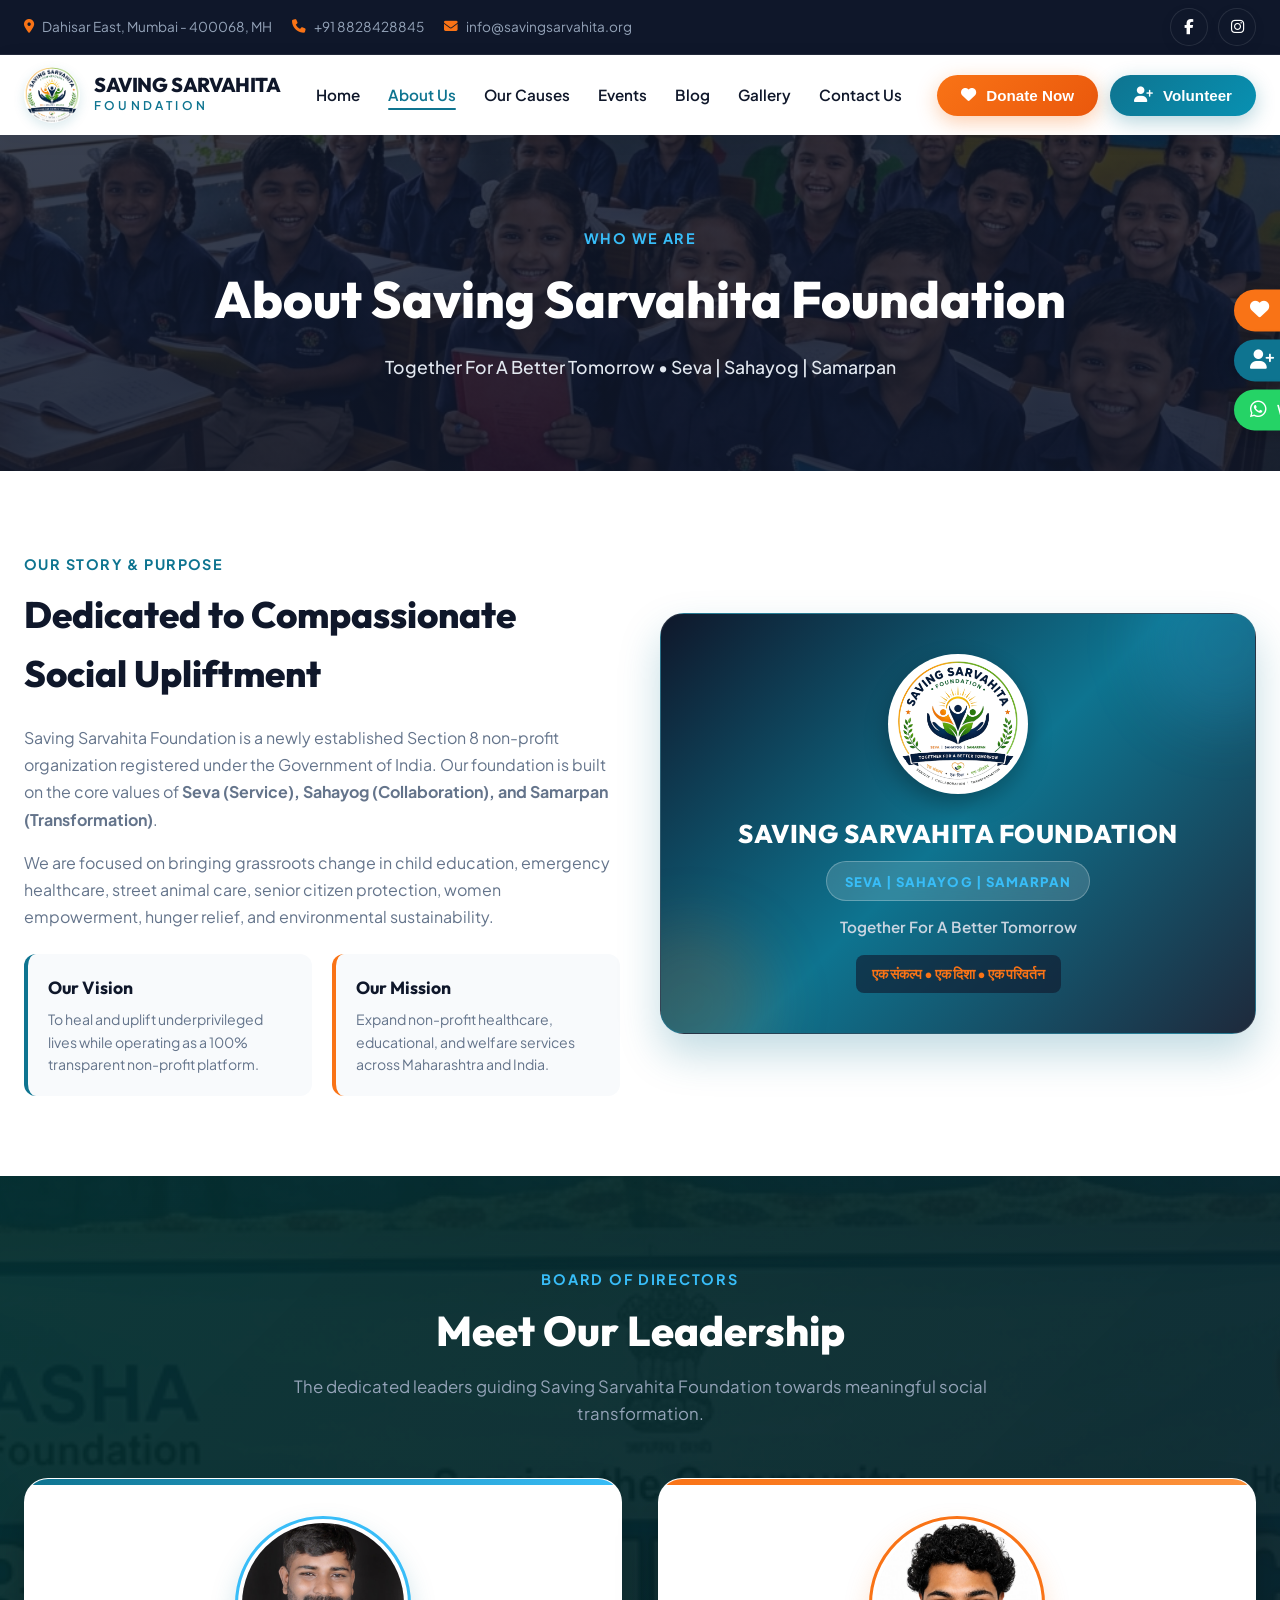
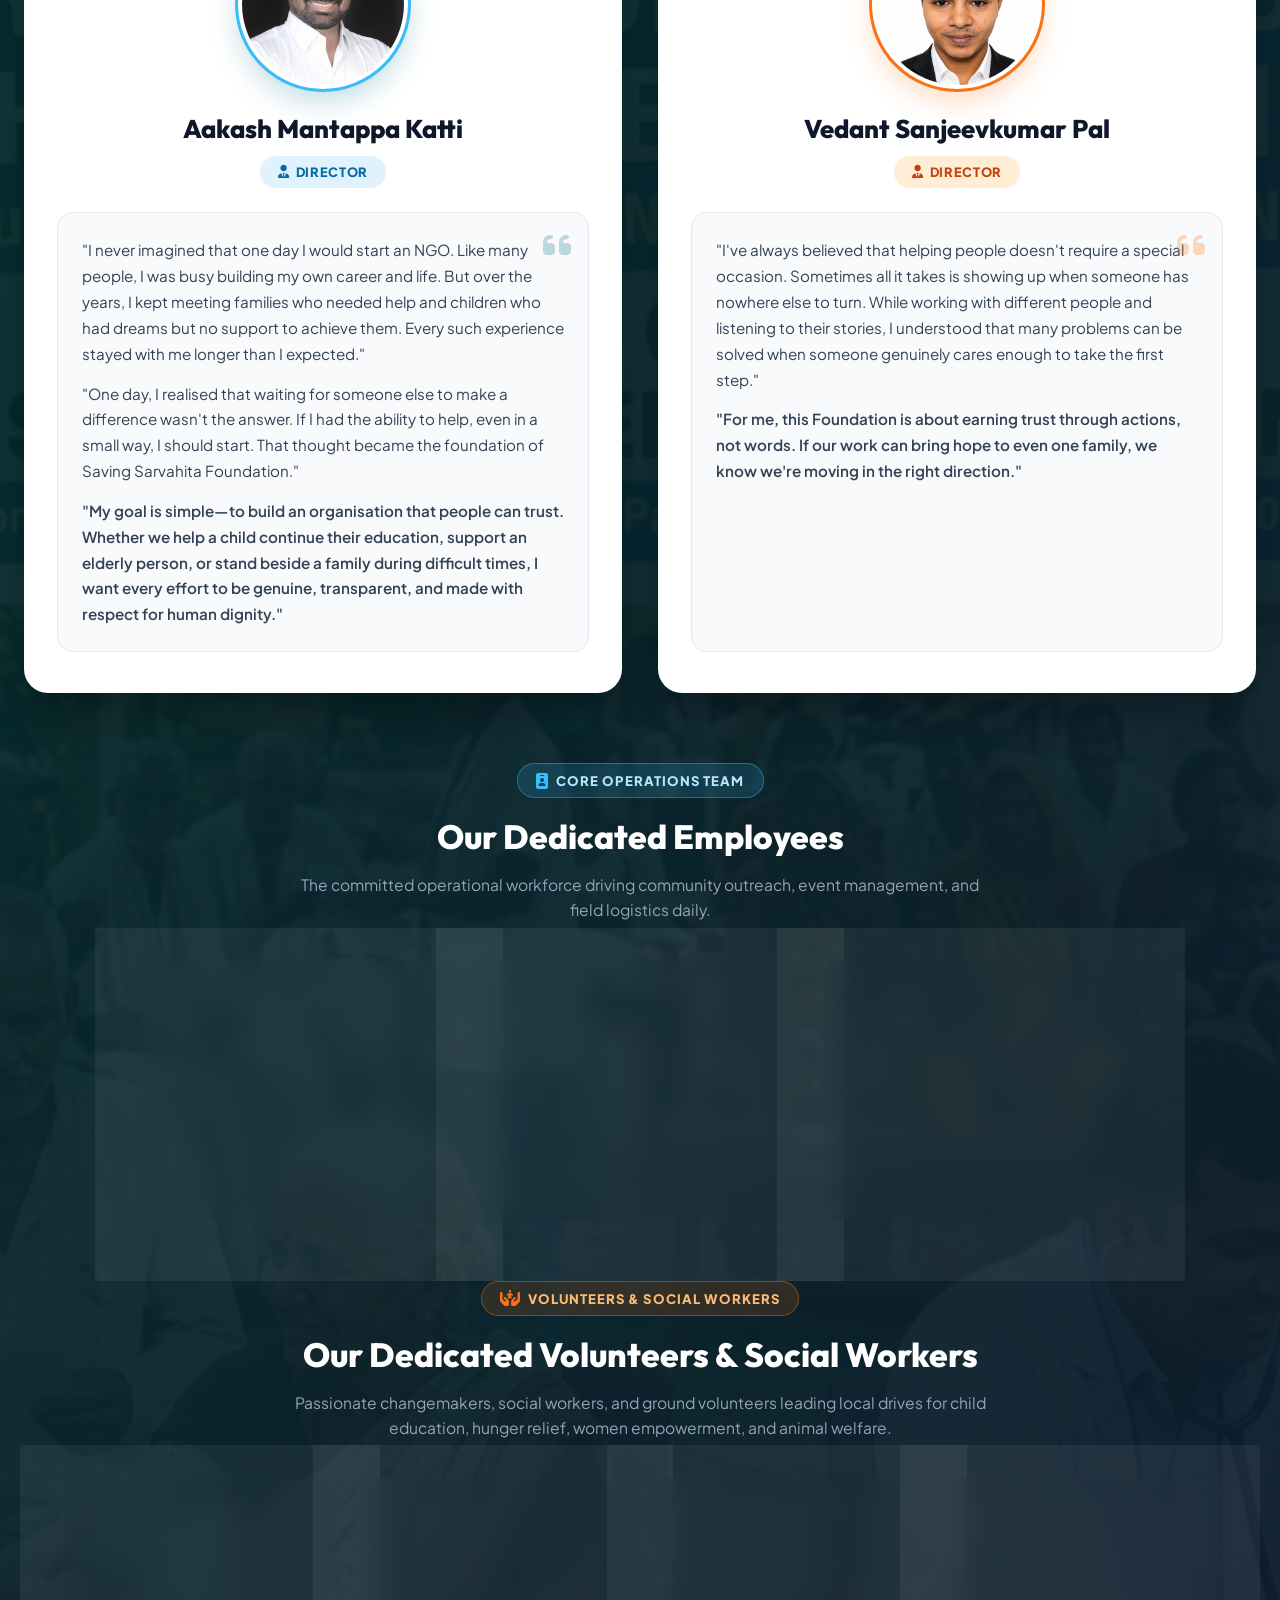
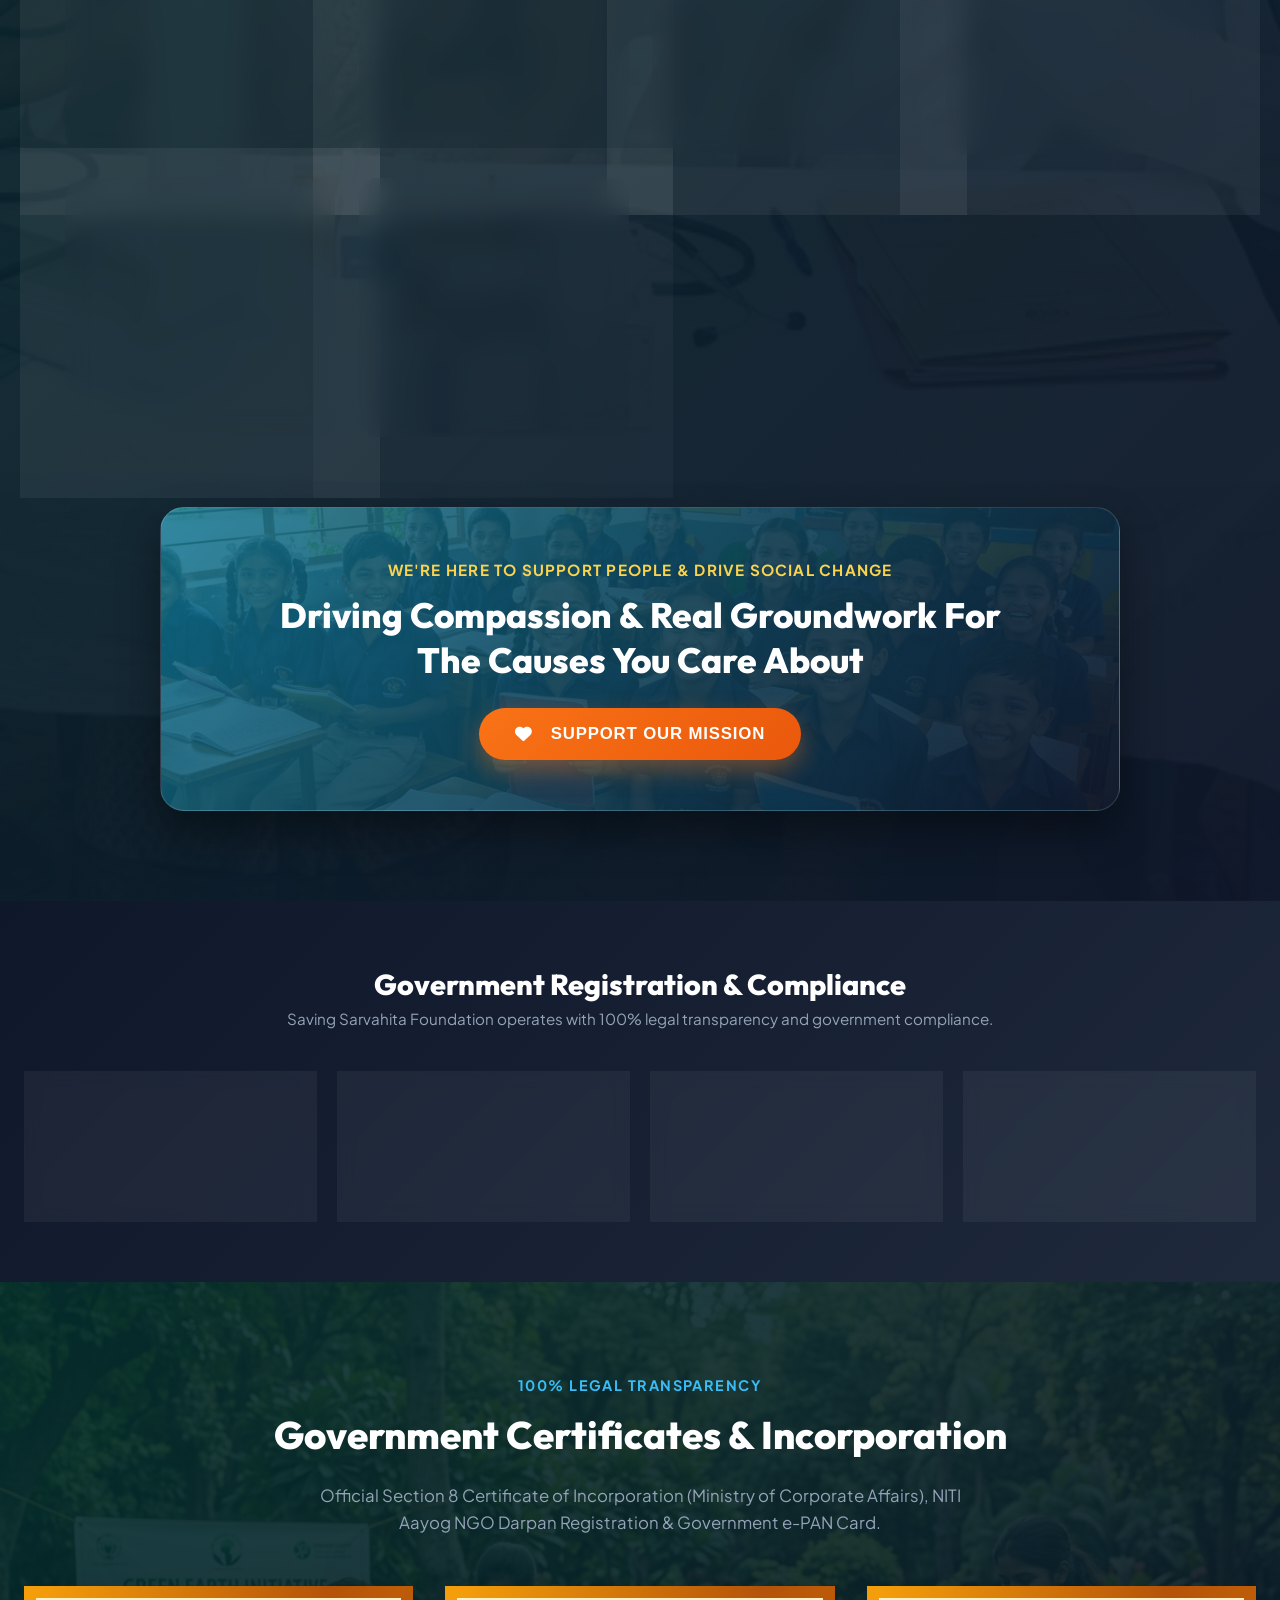
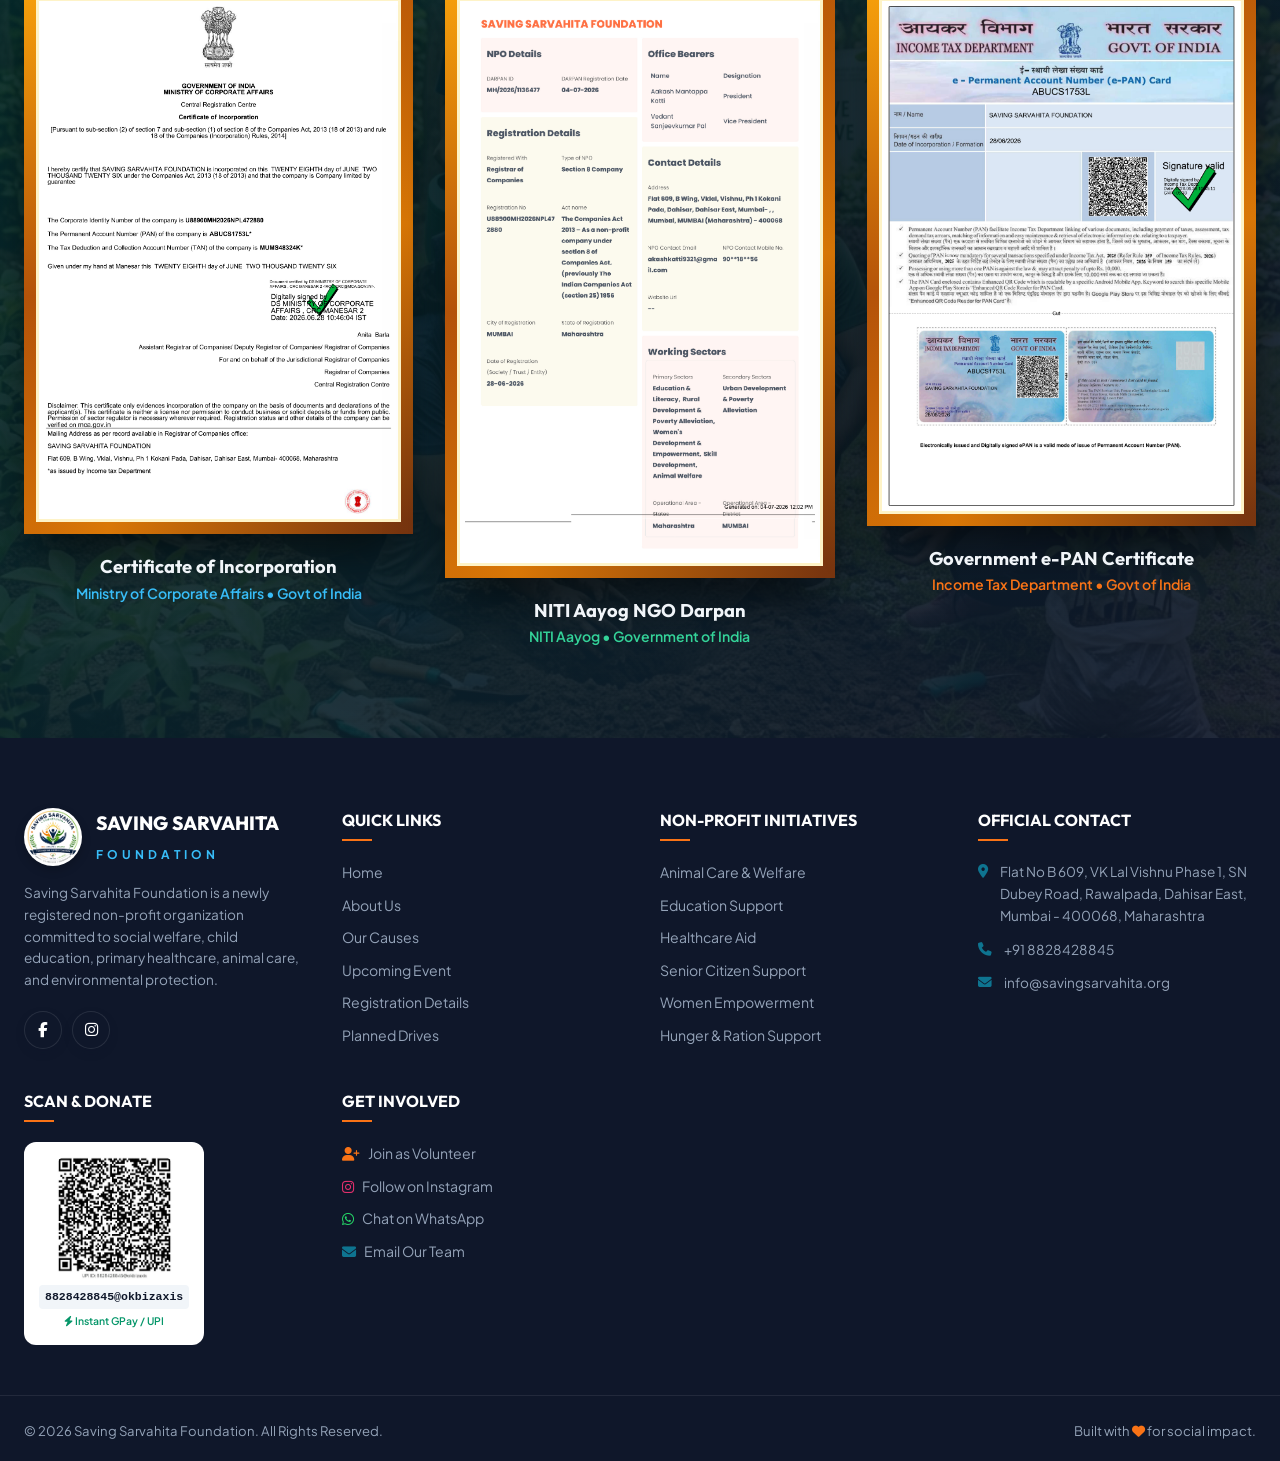
==== commit cb8e31ee: "Update volunteer and social worker badge titles in about page" ====
--- a/about.html
+++ b/about.html
@@ -284,18 +284,18 @@
         </div>
       </div>
 
-      <!-- VOLUNTEERS SHOWCASE -->
+      <!-- VOLUNTEERS & SOCIAL WORKERS SHOWCASE -->
       <div style="margin-bottom: 70px;">
-        <div style="text-align: center; max-width: 680px; margin: 0 auto 36px;">
+        <div style="text-align: center; max-width: 720px; margin: 0 auto 36px;">
           <div style="display: inline-flex; align-items: center; gap: 8px; background: rgba(249, 115, 22, 0.15); border: 1px solid rgba(249, 115, 22, 0.4); padding: 6px 18px; border-radius: 50px; margin-bottom: 12px;">
             <i class="fa-solid fa-hands-holding-child" style="color: #F97316;"></i>
-            <span style="color: #FDBA74; font-weight: 800; font-size: 0.82rem; letter-spacing: 0.08em; text-transform: uppercase;">HEARTS IN ACTION</span>
-          </div>
-          <h3 style="font-family: var(--font-heading); font-size: 2.1rem; font-weight: 800; color: #FFFFFF; margin-bottom: 8px;">Our Dedicated Volunteers</h3>
-          <p style="color: #94A3B8; font-size: 0.98rem; line-height: 1.6;">Passionate changemakers and ground volunteers leading local drives for child education, hunger relief, and animal welfare.</p>
-        </div>
-
-        <div style="display: grid; grid-template-columns: repeat(auto-fit, minmax(220px, 1fr)); gap: 24px; max-width: 1100px; margin: 0 auto;">
+            <span style="color: #FDBA74; font-weight: 800; font-size: 0.82rem; letter-spacing: 0.08em; text-transform: uppercase;">VOLUNTEERS & SOCIAL WORKERS</span>
+          </div>
+          <h3 style="font-family: var(--font-heading); font-size: 2.1rem; font-weight: 800; color: #FFFFFF; margin-bottom: 8px;">Our Dedicated Volunteers & Social Workers</h3>
+          <p style="color: #94A3B8; font-size: 0.98rem; line-height: 1.6;">Passionate changemakers, social workers, and ground volunteers leading local drives for child education, hunger relief, women empowerment, and animal welfare.</p>
+        </div>
+
+        <div style="display: grid; grid-template-columns: repeat(auto-fit, minmax(230px, 1fr)); gap: 24px; max-width: 1150px; margin: 0 auto;">
           <!-- Volunteer 1 -->
           <div style="background: rgba(255, 255, 255, 0.06); border: 1px solid rgba(255, 255, 255, 0.12); backdrop-filter: blur(12px); border-radius: 20px; padding: 24px 16px; text-align: center; transition: all 0.3s ease; box-shadow: 0 15px 30px rgba(0,0,0,0.25);" onmouseover="this.style.transform='translateY(-6px)'; this.style.borderColor='rgba(56, 189, 248, 0.5)';" onmouseout="this.style.transform='translateY(0)'; this.style.borderColor='rgba(255, 255, 255, 0.12)';">
             <div style="width: 130px; height: 130px; border-radius: 50%; overflow: hidden; margin: 0 auto 16px; border: 3px solid #38BDF8; box-shadow: 0 8px 20px rgba(56, 189, 248, 0.25); background: #0F172A;">
@@ -308,45 +308,45 @@
           </div>
 
           <!-- Volunteer 2 -->
-          <div style="background: rgba(255, 255, 255, 0.06); border: 1px solid rgba(255, 255, 255, 0.12); backdrop-filter: blur(12px); border-radius: 20px; padding: 24px 16px; text-align: center; transition: all 0.3s ease; box-shadow: 0 15px 30px rgba(0,0,0,0.25);" onmouseover="this.style.transform='translateY(-6px)'; this.style.borderColor='rgba(245, 158, 11, 0.5)';" onmouseout="this.style.transform='translateY(0)'; this.style.borderColor='rgba(255, 255, 255, 0.12)';">
+          <div style="background: rgba(255, 255, 255, 0.06); border: 1px solid rgba(255, 255, 255, 0.12); backdrop-filter: blur(12px); border-radius: 20px; padding: 24px 14px; text-align: center; transition: all 0.3s ease; box-shadow: 0 15px 30px rgba(0,0,0,0.25);" onmouseover="this.style.transform='translateY(-6px)'; this.style.borderColor='rgba(245, 158, 11, 0.5)';" onmouseout="this.style.transform='translateY(0)'; this.style.borderColor='rgba(255, 255, 255, 0.12)';">
             <div style="width: 130px; height: 130px; border-radius: 50%; overflow: hidden; margin: 0 auto 16px; border: 3px solid #F59E0B; box-shadow: 0 8px 20px rgba(245, 158, 11, 0.25); background: #0F172A;">
-              <img src="assets/file_0000000079788211956148b9a759673d.png" alt="Foundation Volunteer" style="width: 100%; height: 100%; object-fit: cover;">
-            </div>
-            <div style="display: inline-flex; align-items: center; gap: 6px; background: rgba(245, 158, 11, 0.15); color: #FBBF24; font-weight: 700; font-size: 0.75rem; text-transform: uppercase; letter-spacing: 0.05em; padding: 4px 14px; border-radius: 20px; border: 1px solid rgba(245, 158, 11, 0.3);">
-              <i class="fa-solid fa-hand-holding-heart"></i> Volunteer
+              <img src="assets/file_0000000079788211956148b9a759673d.png" alt="Foundation Volunteer & Social Worker" style="width: 100%; height: 100%; object-fit: cover;">
+            </div>
+            <div style="display: inline-flex; align-items: center; gap: 6px; background: rgba(245, 158, 11, 0.15); color: #FBBF24; font-weight: 700; font-size: 0.72rem; text-transform: uppercase; letter-spacing: 0.04em; padding: 5px 12px; border-radius: 20px; border: 1px solid rgba(245, 158, 11, 0.3);">
+              <i class="fa-solid fa-hand-holding-heart"></i> Volunteer & Social Worker
             </div>
             <p style="color: #CBD5E1; font-size: 0.85rem; margin-top: 12px; line-height: 1.5; font-weight: 500;">Community Outreach & Logistics</p>
           </div>
 
           <!-- Volunteer 3 -->
-          <div style="background: rgba(255, 255, 255, 0.06); border: 1px solid rgba(255, 255, 255, 0.12); backdrop-filter: blur(12px); border-radius: 20px; padding: 24px 16px; text-align: center; transition: all 0.3s ease; box-shadow: 0 15px 30px rgba(0,0,0,0.25);" onmouseover="this.style.transform='translateY(-6px)'; this.style.borderColor='rgba(236, 72, 153, 0.5)';" onmouseout="this.style.transform='translateY(0)'; this.style.borderColor='rgba(255, 255, 255, 0.12)';">
+          <div style="background: rgba(255, 255, 255, 0.06); border: 1px solid rgba(255, 255, 255, 0.12); backdrop-filter: blur(12px); border-radius: 20px; padding: 24px 14px; text-align: center; transition: all 0.3s ease; box-shadow: 0 15px 30px rgba(0,0,0,0.25);" onmouseover="this.style.transform='translateY(-6px)'; this.style.borderColor='rgba(236, 72, 153, 0.5)';" onmouseout="this.style.transform='translateY(0)'; this.style.borderColor='rgba(255, 255, 255, 0.12)';">
             <div style="width: 130px; height: 130px; border-radius: 50%; overflow: hidden; margin: 0 auto 16px; border: 3px solid #EC4899; box-shadow: 0 8px 20px rgba(236, 72, 153, 0.25); background: #0F172A;">
-              <img src="assets/image copy 2.png" alt="Foundation Volunteer" style="width: 100%; height: 100%; object-fit: cover;">
-            </div>
-            <div style="display: inline-flex; align-items: center; gap: 6px; background: rgba(236, 72, 153, 0.15); color: #F472B6; font-weight: 700; font-size: 0.75rem; text-transform: uppercase; letter-spacing: 0.05em; padding: 4px 14px; border-radius: 20px; border: 1px solid rgba(236, 72, 153, 0.3);">
-              <i class="fa-solid fa-hand-holding-heart"></i> Volunteer
+              <img src="assets/image copy 2.png" alt="Foundation Volunteer & Social Worker" style="width: 100%; height: 100%; object-fit: cover;">
+            </div>
+            <div style="display: inline-flex; align-items: center; gap: 6px; background: rgba(236, 72, 153, 0.15); color: #F472B6; font-weight: 700; font-size: 0.72rem; text-transform: uppercase; letter-spacing: 0.04em; padding: 5px 12px; border-radius: 20px; border: 1px solid rgba(236, 72, 153, 0.3);">
+              <i class="fa-solid fa-hand-holding-heart"></i> Volunteer & Social Worker
             </div>
             <p style="color: #CBD5E1; font-size: 0.85rem; margin-top: 12px; line-height: 1.5; font-weight: 500;">Women Empowerment & Support</p>
           </div>
 
           <!-- Volunteer 4 -->
-          <div style="background: rgba(255, 255, 255, 0.06); border: 1px solid rgba(255, 255, 255, 0.12); backdrop-filter: blur(12px); border-radius: 20px; padding: 24px 16px; text-align: center; transition: all 0.3s ease; box-shadow: 0 15px 30px rgba(0,0,0,0.25);" onmouseover="this.style.transform='translateY(-6px)'; this.style.borderColor='rgba(16, 185, 129, 0.5)';" onmouseout="this.style.transform='translateY(0)'; this.style.borderColor='rgba(255, 255, 255, 0.12)';">
+          <div style="background: rgba(255, 255, 255, 0.06); border: 1px solid rgba(255, 255, 255, 0.12); backdrop-filter: blur(12px); border-radius: 20px; padding: 24px 14px; text-align: center; transition: all 0.3s ease; box-shadow: 0 15px 30px rgba(0,0,0,0.25);" onmouseover="this.style.transform='translateY(-6px)'; this.style.borderColor='rgba(16, 185, 129, 0.5)';" onmouseout="this.style.transform='translateY(0)'; this.style.borderColor='rgba(255, 255, 255, 0.12)';">
             <div style="width: 130px; height: 130px; border-radius: 50%; overflow: hidden; margin: 0 auto 16px; border: 3px solid #10B981; box-shadow: 0 8px 20px rgba(16, 185, 129, 0.25); background: #0F172A;">
-              <img src="assets/image copy.png" alt="Foundation Volunteer" style="width: 100%; height: 100%; object-fit: cover;">
-            </div>
-            <div style="display: inline-flex; align-items: center; gap: 6px; background: rgba(16, 185, 129, 0.15); color: #34D399; font-weight: 700; font-size: 0.75rem; text-transform: uppercase; letter-spacing: 0.05em; padding: 4px 14px; border-radius: 20px; border: 1px solid rgba(16, 185, 129, 0.3);">
-              <i class="fa-solid fa-hand-holding-heart"></i> Volunteer
+              <img src="assets/image copy.png" alt="Foundation Volunteer & Social Worker" style="width: 100%; height: 100%; object-fit: cover;">
+            </div>
+            <div style="display: inline-flex; align-items: center; gap: 6px; background: rgba(16, 185, 129, 0.15); color: #34D399; font-weight: 700; font-size: 0.72rem; text-transform: uppercase; letter-spacing: 0.04em; padding: 5px 12px; border-radius: 20px; border: 1px solid rgba(16, 185, 129, 0.3);">
+              <i class="fa-solid fa-hand-holding-heart"></i> Volunteer & Social Worker
             </div>
             <p style="color: #CBD5E1; font-size: 0.85rem; margin-top: 12px; line-height: 1.5; font-weight: 500;">Child Welfare & Education Drives</p>
           </div>
 
           <!-- Volunteer 5 -->
-          <div style="background: rgba(255, 255, 255, 0.06); border: 1px solid rgba(255, 255, 255, 0.12); backdrop-filter: blur(12px); border-radius: 20px; padding: 24px 16px; text-align: center; transition: all 0.3s ease; box-shadow: 0 15px 30px rgba(0,0,0,0.25);" onmouseover="this.style.transform='translateY(-6px)'; this.style.borderColor='rgba(139, 92, 246, 0.5)';" onmouseout="this.style.transform='translateY(0)'; this.style.borderColor='rgba(255, 255, 255, 0.12)';">
+          <div style="background: rgba(255, 255, 255, 0.06); border: 1px solid rgba(255, 255, 255, 0.12); backdrop-filter: blur(12px); border-radius: 20px; padding: 24px 14px; text-align: center; transition: all 0.3s ease; box-shadow: 0 15px 30px rgba(0,0,0,0.25);" onmouseover="this.style.transform='translateY(-6px)'; this.style.borderColor='rgba(139, 92, 246, 0.5)';" onmouseout="this.style.transform='translateY(0)'; this.style.borderColor='rgba(255, 255, 255, 0.12)';">
             <div style="width: 130px; height: 130px; border-radius: 50%; overflow: hidden; margin: 0 auto 16px; border: 3px solid #8B5CF6; box-shadow: 0 8px 20px rgba(139, 92, 246, 0.25); background: #0F172A;">
-              <img src="assets/image.png" alt="Foundation Volunteer" style="width: 100%; height: 100%; object-fit: cover;">
-            </div>
-            <div style="display: inline-flex; align-items: center; gap: 6px; background: rgba(139, 92, 246, 0.15); color: #A78BFA; font-weight: 700; font-size: 0.75rem; text-transform: uppercase; letter-spacing: 0.05em; padding: 4px 14px; border-radius: 20px; border: 1px solid rgba(139, 92, 246, 0.3);">
-              <i class="fa-solid fa-hand-holding-heart"></i> Volunteer
+              <img src="assets/image.png" alt="Foundation Volunteer & Social Worker" style="width: 100%; height: 100%; object-fit: cover;">
+            </div>
+            <div style="display: inline-flex; align-items: center; gap: 6px; background: rgba(139, 92, 246, 0.15); color: #A78BFA; font-weight: 700; font-size: 0.72rem; text-transform: uppercase; letter-spacing: 0.04em; padding: 5px 12px; border-radius: 20px; border: 1px solid rgba(139, 92, 246, 0.3);">
+              <i class="fa-solid fa-hand-holding-heart"></i> Volunteer & Social Worker
             </div>
             <p style="color: #CBD5E1; font-size: 0.85rem; margin-top: 12px; line-height: 1.5; font-weight: 500;">Food Relief & Drive Logistics</p>
           </div>
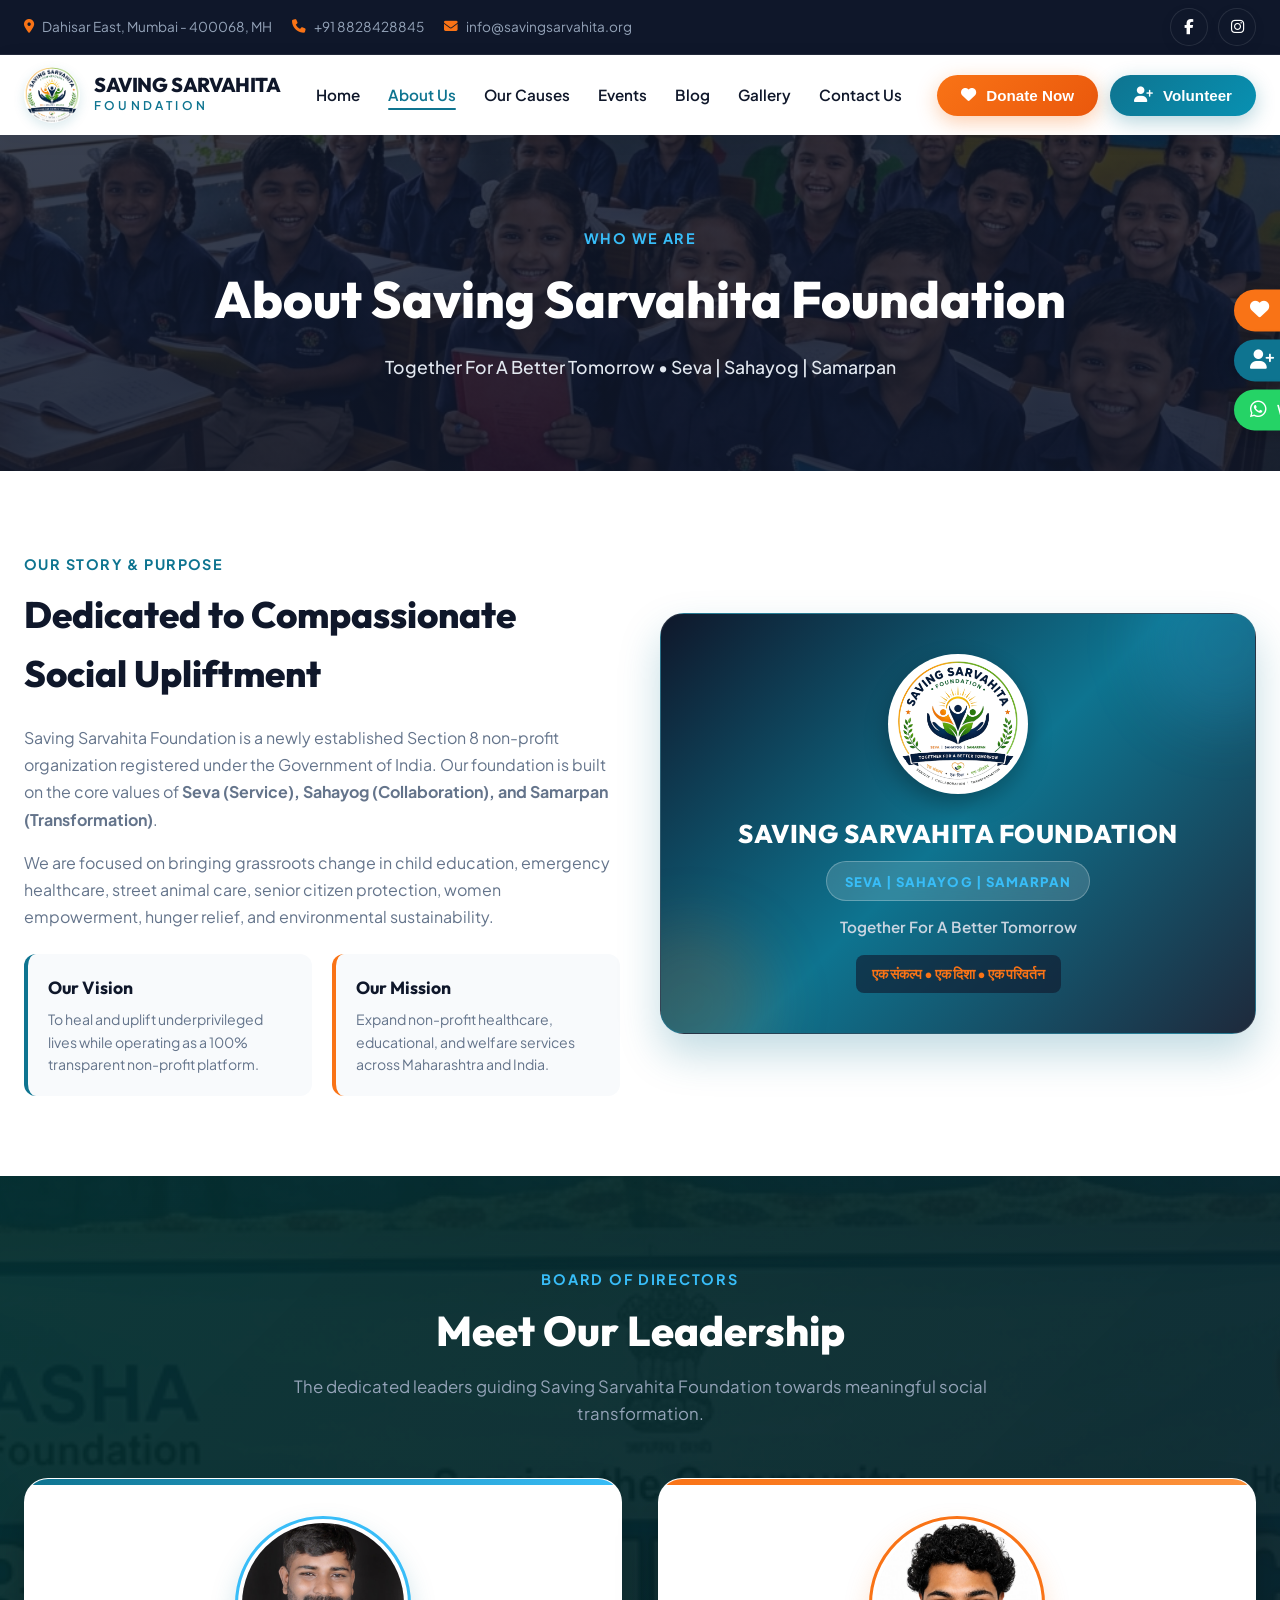
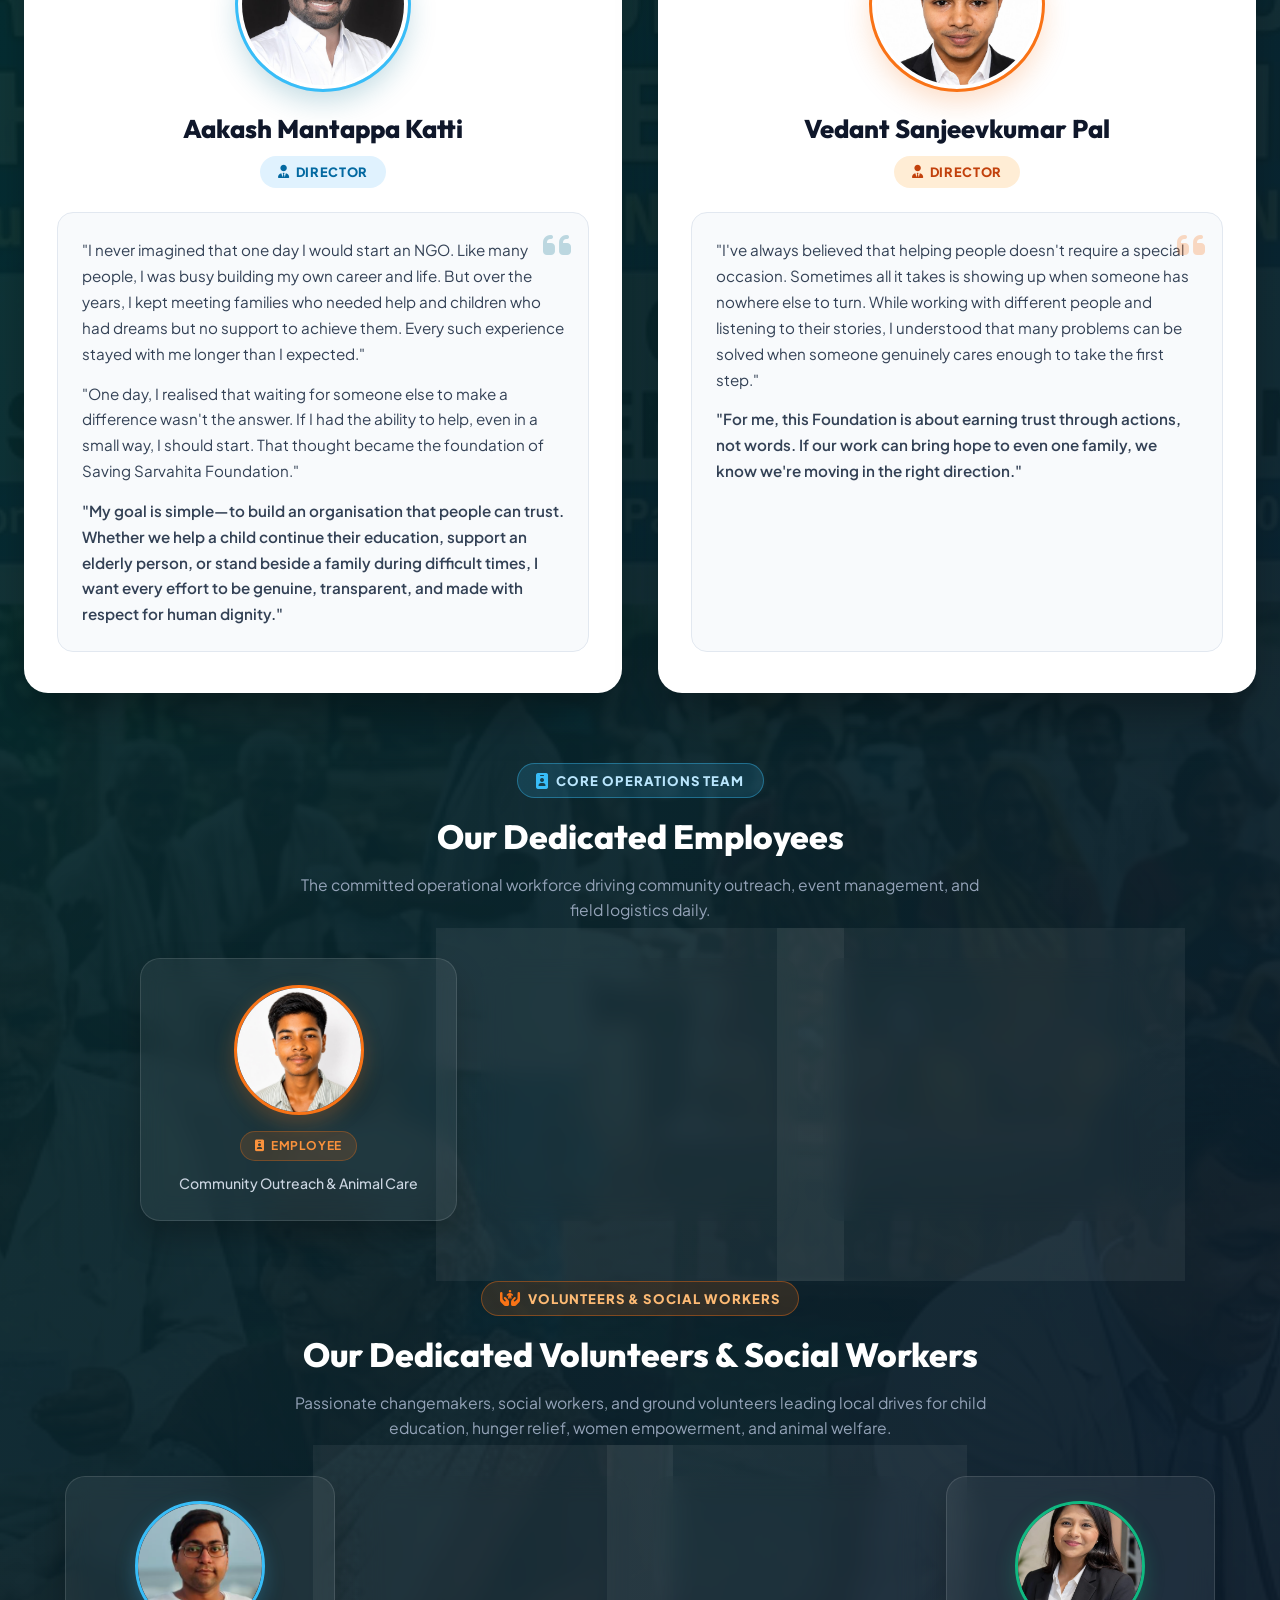
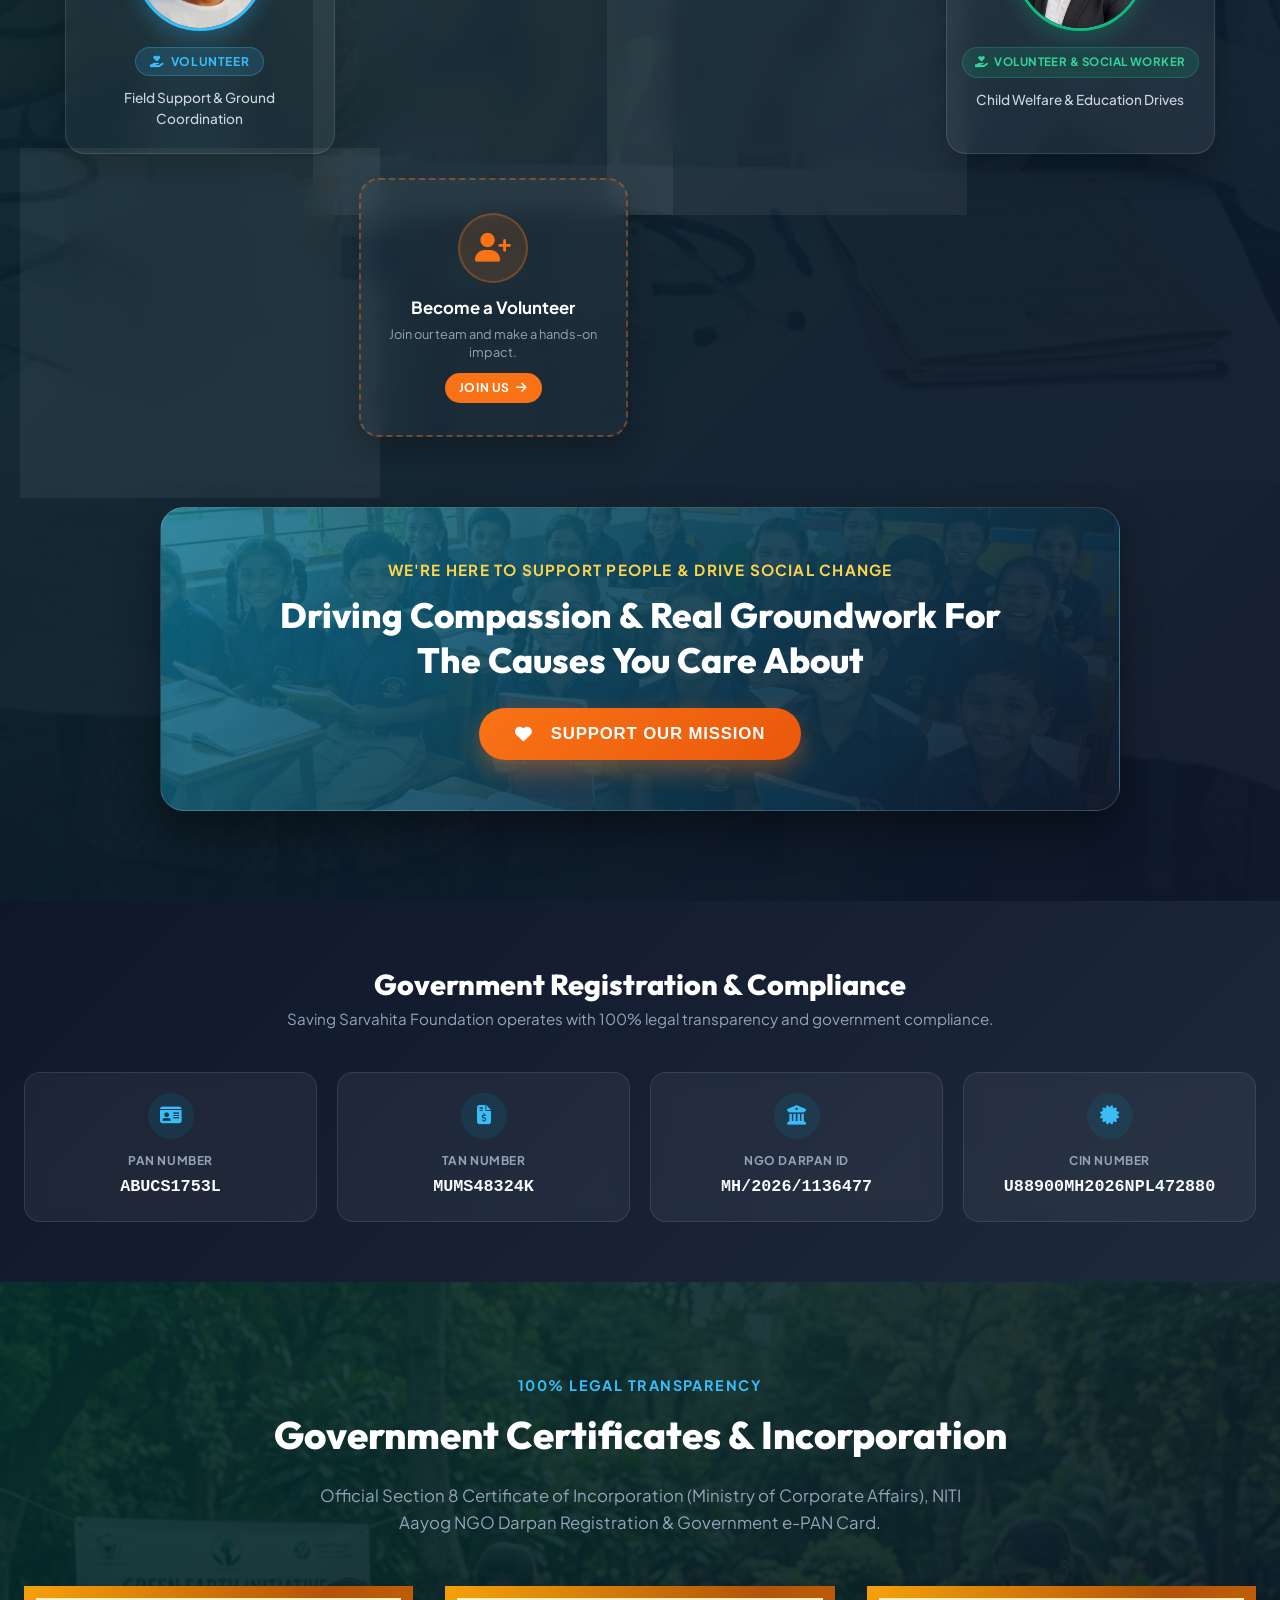
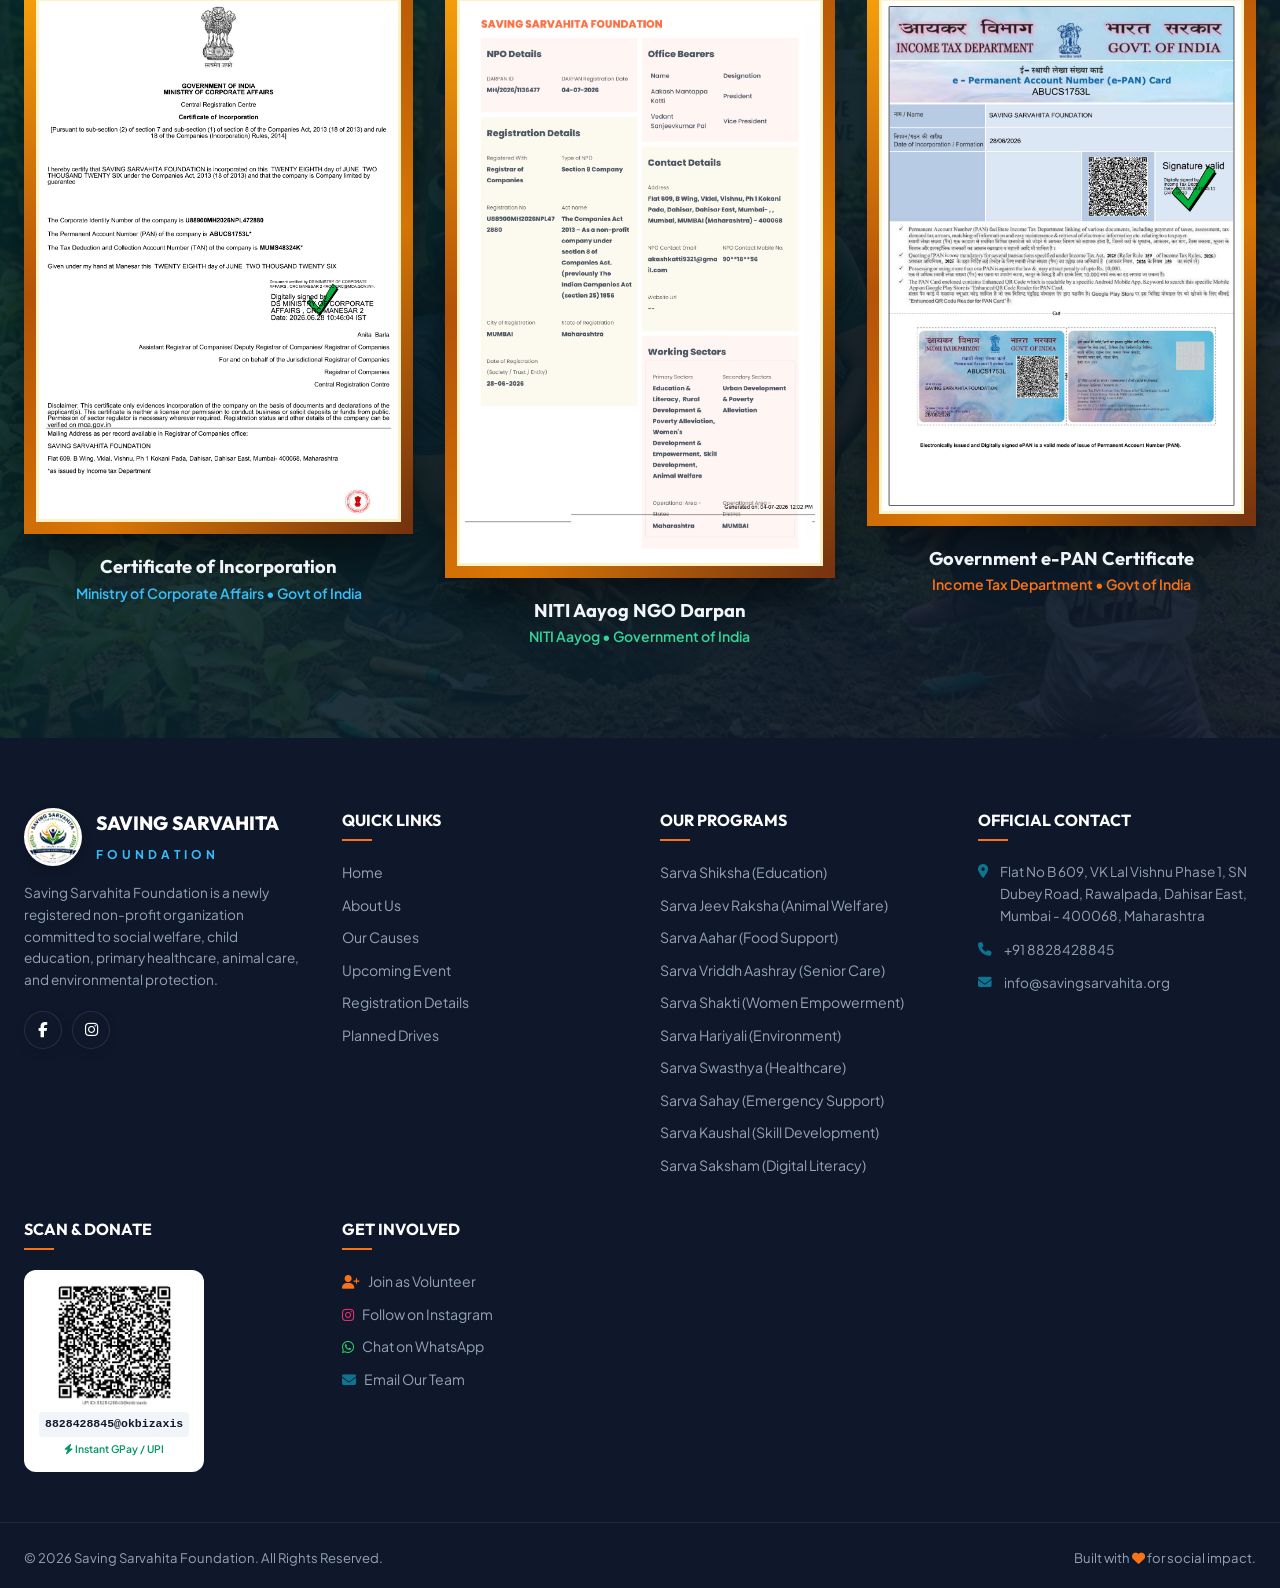
==== commit 8730e259: "Update official 10 program names, add upcoming animal feeding drive, and organize gallery by date" ====
--- a/about.html
+++ b/about.html
@@ -252,7 +252,7 @@
           <!-- Employee 1 -->
           <div style="background: rgba(255, 255, 255, 0.06); border: 1px solid rgba(255, 255, 255, 0.12); backdrop-filter: blur(12px); border-radius: 20px; padding: 26px 20px; text-align: center; transition: all 0.3s ease; box-shadow: 0 15px 30px rgba(0,0,0,0.25);" onmouseover="this.style.transform='translateY(-6px)'; this.style.borderColor='rgba(249, 115, 22, 0.5)';" onmouseout="this.style.transform='translateY(0)'; this.style.borderColor='rgba(255, 255, 255, 0.12)';">
             <div style="width: 130px; height: 130px; border-radius: 50%; overflow: hidden; margin: 0 auto 16px; border: 3px solid #F97316; box-shadow: 0 8px 20px rgba(249, 115, 22, 0.25); background: #0F172A;">
-              <img src="assets/Ganesh.jpeg" alt="Foundation Employee" style="width: 100%; height: 100%; object-fit: cover;">
+              <img src="assets/image copy 4.png" alt="Foundation Employee" style="width: 100%; height: 100%; object-fit: cover;">
             </div>
             <div style="display: inline-flex; align-items: center; gap: 6px; background: rgba(249, 115, 22, 0.15); color: #FB923C; font-weight: 700; font-size: 0.75rem; text-transform: uppercase; letter-spacing: 0.05em; padding: 4px 14px; border-radius: 20px; border: 1px solid rgba(249, 115, 22, 0.3);">
               <i class="fa-solid fa-id-badge"></i> Employee
@@ -486,14 +486,18 @@
       </div>
 
       <div>
-        <h4 class="footer-col-title">NON-PROFIT INITIATIVES</h4>
+        <h4 class="footer-col-title">OUR PROGRAMS</h4>
         <div class="footer-links">
-          <a href="index.html#causes">Animal Care & Welfare</a>
-          <a href="index.html#causes">Education Support</a>
-          <a href="index.html#causes">Healthcare Aid</a>
-          <a href="index.html#causes">Senior Citizen Support</a>
-          <a href="index.html#causes">Women Empowerment</a>
-          <a href="index.html#causes">Hunger & Ration Support</a>
+          <a href="index.html#causes">Sarva Shiksha (Education)</a>
+          <a href="index.html#causes">Sarva Jeev Raksha (Animal Welfare)</a>
+          <a href="index.html#causes">Sarva Aahar (Food Support)</a>
+          <a href="index.html#causes">Sarva Vriddh Aashray (Senior Care)</a>
+          <a href="index.html#causes">Sarva Shakti (Women Empowerment)</a>
+          <a href="index.html#causes">Sarva Hariyali (Environment)</a>
+          <a href="index.html#causes">Sarva Swasthya (Healthcare)</a>
+          <a href="index.html#causes">Sarva Sahay (Emergency Support)</a>
+          <a href="index.html#causes">Sarva Kaushal (Skill Development)</a>
+          <a href="index.html#causes">Sarva Saksham (Digital Literacy)</a>
         </div>
       </div>
 
@@ -610,6 +614,22 @@
           <input type="tel" class="form-control" placeholder="Enter phone number" required>
         </div>
 
+        <div class="form-group">
+          <label class="form-label">Preferred Program of Interest</label>
+          <select class="form-control">
+            <option>Sarva Shiksha — Education</option>
+            <option>Sarva Jeev Raksha — Animal Welfare & Care</option>
+            <option>Sarva Aahar — Food & Hunger Support</option>
+            <option>Sarva Vriddh Aashray — Senior Citizen Care</option>
+            <option>Sarva Shakti — Women Empowerment</option>
+            <option>Sarva Hariyali — Environmental Care</option>
+            <option>Sarva Swasthya — Healthcare & Medical Support</option>
+            <option>Sarva Sahay — Community & Emergency Support</option>
+            <option>Sarva Kaushal — Skill Development & Livelihood</option>
+            <option>Sarva Saksham — Digital Literacy & Empowerment</option>
+          </select>
+        </div>
+
         <button type="submit" class="btn btn-teal" style="width: 100%; margin-top: 10px;">
           Submit Application <i class="fa-solid fa-paper-plane"></i>
         </button>
--- a/style.css
+++ b/style.css
@@ -764,6 +764,60 @@
   flex-grow: 1;
 }
 
+.cause-top {
+  display: flex;
+  justify-content: space-between;
+  align-items: center;
+  width: 100%;
+  margin-bottom: 14px;
+}
+
+.cause-num {
+  font-family: var(--font-heading);
+  font-size: 1.1rem;
+  font-weight: 800;
+  color: #94A3B8;
+  background: rgba(15, 23, 42, 0.05);
+  padding: 4px 10px;
+  border-radius: 20px;
+  letter-spacing: 0.04em;
+}
+
+.cause-subtitle {
+  display: inline-block;
+  font-size: 0.78rem;
+  font-weight: 700;
+  text-transform: uppercase;
+  letter-spacing: 0.06em;
+  color: var(--primary-teal);
+  margin-bottom: 6px;
+}
+
+.cause-quote-banner {
+  background: linear-gradient(135deg, rgba(14, 116, 144, 0.06) 0%, rgba(249, 115, 22, 0.06) 100%);
+  border: 1px dashed rgba(14, 116, 144, 0.3);
+  border-radius: var(--radius-md);
+  padding: 24px 28px;
+  margin-top: 40px;
+  text-align: center;
+}
+
+.cause-quote-text {
+  font-family: var(--font-heading);
+  font-size: 1.15rem;
+  font-weight: 700;
+  color: var(--navy-dark);
+  margin-bottom: 4px;
+}
+
+.cause-quote-sub {
+  font-size: 0.88rem;
+  font-weight: 600;
+  color: var(--accent-orange);
+  letter-spacing: 0.05em;
+  text-transform: uppercase;
+}
+
 .cause-link {
   font-weight: 700;
   font-size: 0.9rem;
@@ -1090,44 +1144,167 @@
   padding: 0 24px;
 }
 
+/* PHONE GALLERY DATE TIMELINE STYLES */
+.gallery-date-group {
+  margin-bottom: 54px;
+}
+
+.gallery-date-header {
+  display: flex;
+  justify-content: space-between;
+  align-items: center;
+  background: #ffffff;
+  padding: 16px 22px;
+  border-radius: 16px;
+  box-shadow: 0 4px 20px rgba(15, 23, 42, 0.05);
+  border: 1px solid #E2E8F0;
+  margin-bottom: 22px;
+  position: sticky;
+  top: 75px;
+  z-index: 10;
+  backdrop-filter: blur(12px);
+  flex-wrap: wrap;
+  gap: 14px;
+}
+
+.gdh-left {
+  display: flex;
+  align-items: center;
+  gap: 16px;
+}
+
+.gdh-calendar-badge {
+  display: flex;
+  flex-direction: column;
+  align-items: center;
+  justify-content: center;
+  width: 50px;
+  height: 50px;
+  background: linear-gradient(135deg, #0E7490, #0369A1);
+  color: white;
+  border-radius: 12px;
+  box-shadow: 0 4px 12px rgba(14, 116, 144, 0.25);
+  flex-shrink: 0;
+}
+
+.gdh-day {
+  font-family: var(--font-heading);
+  font-size: 1.25rem;
+  font-weight: 800;
+  line-height: 1;
+}
+
+.gdh-month {
+  font-size: 0.65rem;
+  font-weight: 800;
+  letter-spacing: 0.08em;
+  text-transform: uppercase;
+  opacity: 0.9;
+  margin-top: 2px;
+}
+
+.gdh-info {
+  display: flex;
+  flex-direction: column;
+  gap: 4px;
+}
+
+.gdh-title {
+  font-family: var(--font-heading);
+  font-size: 1.15rem;
+  font-weight: 800;
+  color: var(--navy-dark);
+  margin: 0;
+}
+
+.gdh-meta {
+  display: flex;
+  align-items: center;
+  gap: 8px;
+  font-size: 0.84rem;
+  color: var(--text-muted);
+  font-weight: 500;
+  flex-wrap: wrap;
+  margin: 0;
+}
+
+.gdh-program-tag {
+  display: inline-flex;
+  align-items: center;
+  gap: 5px;
+  background: rgba(14, 116, 144, 0.1);
+  color: var(--primary-teal);
+  font-weight: 700;
+  font-size: 0.75rem;
+  padding: 2px 10px;
+  border-radius: 20px;
+}
+
+.gdh-right {
+  display: flex;
+  align-items: center;
+  gap: 12px;
+}
+
+.gdh-count-badge {
+  display: inline-flex;
+  align-items: center;
+  gap: 6px;
+  background: #F8FAFC;
+  color: #475569;
+  font-weight: 700;
+  font-size: 0.82rem;
+  padding: 6px 14px;
+  border-radius: 20px;
+  border: 1px solid #CBD5E1;
+}
+
 .gallery-grid {
   display: grid;
-  grid-template-columns: repeat(auto-fit, minmax(260px, 1fr));
+  grid-template-columns: repeat(auto-fill, minmax(270px, 1fr));
   gap: 20px;
-  margin-bottom: 36px;
+  margin-bottom: 10px;
 }
 
 .gallery-item {
   position: relative;
-  border-radius: var(--radius-md);
+  border-radius: 16px;
   overflow: hidden;
-  box-shadow: var(--shadow-sm);
-  height: 220px;
+  box-shadow: 0 4px 16px rgba(15, 23, 42, 0.08);
+  height: 230px;
   cursor: pointer;
+  background: #0F172A;
+  transition: transform 0.3s ease, box-shadow 0.3s ease;
+}
+
+.gallery-item:hover {
+  transform: translateY(-4px) scale(1.02);
+  box-shadow: 0 12px 30px rgba(15, 23, 42, 0.18);
+  z-index: 2;
 }
 
 .gallery-item img {
   width: 100%;
   height: 100%;
   object-fit: cover;
-  transition: var(--transition-normal);
+  transition: transform 0.4s ease;
 }
 
 .gallery-item:hover img {
-  transform: scale(1.08);
+  transform: scale(1.06);
 }
 
 .gallery-overlay {
   position: absolute;
   inset: 0;
-  background: linear-gradient(to top, rgba(15, 23, 42, 0.85) 0%, transparent 60%);
+  background: linear-gradient(to top, rgba(15, 23, 42, 0.92) 0%, rgba(15, 23, 42, 0.4) 50%, transparent 80%);
   display: flex;
   flex-direction: column;
   justify-content: flex-end;
-  padding: 20px;
+  padding: 16px 18px;
   color: white;
   opacity: 0;
-  transition: var(--transition-fast);
+  transition: opacity 0.25s ease;
 }
 
 .gallery-item:hover .gallery-overlay {
@@ -1135,13 +1312,15 @@
 }
 
 .gallery-overlay h4 {
-  font-weight: 700;
-  font-size: 1.05rem;
+  font-weight: 800;
+  font-size: 0.95rem;
+  margin-bottom: 4px;
 }
 
 .gallery-overlay p {
-  font-size: 0.8rem;
-  opacity: 0.8;
+  font-size: 0.78rem;
+  color: #CBD5E1;
+  line-height: 1.4;
 }
 
 /* OUR PARTNERS SECTION */
@@ -2048,10 +2227,9 @@
   line-height: 1.7;
 }
 
-/* 2-col card grid */
 .events-premium-grid {
   display: grid;
-  grid-template-columns: 1fr 1fr;
+  grid-template-columns: repeat(auto-fit, minmax(340px, 1fr));
   gap: 28px;
   margin-bottom: 48px;
 }
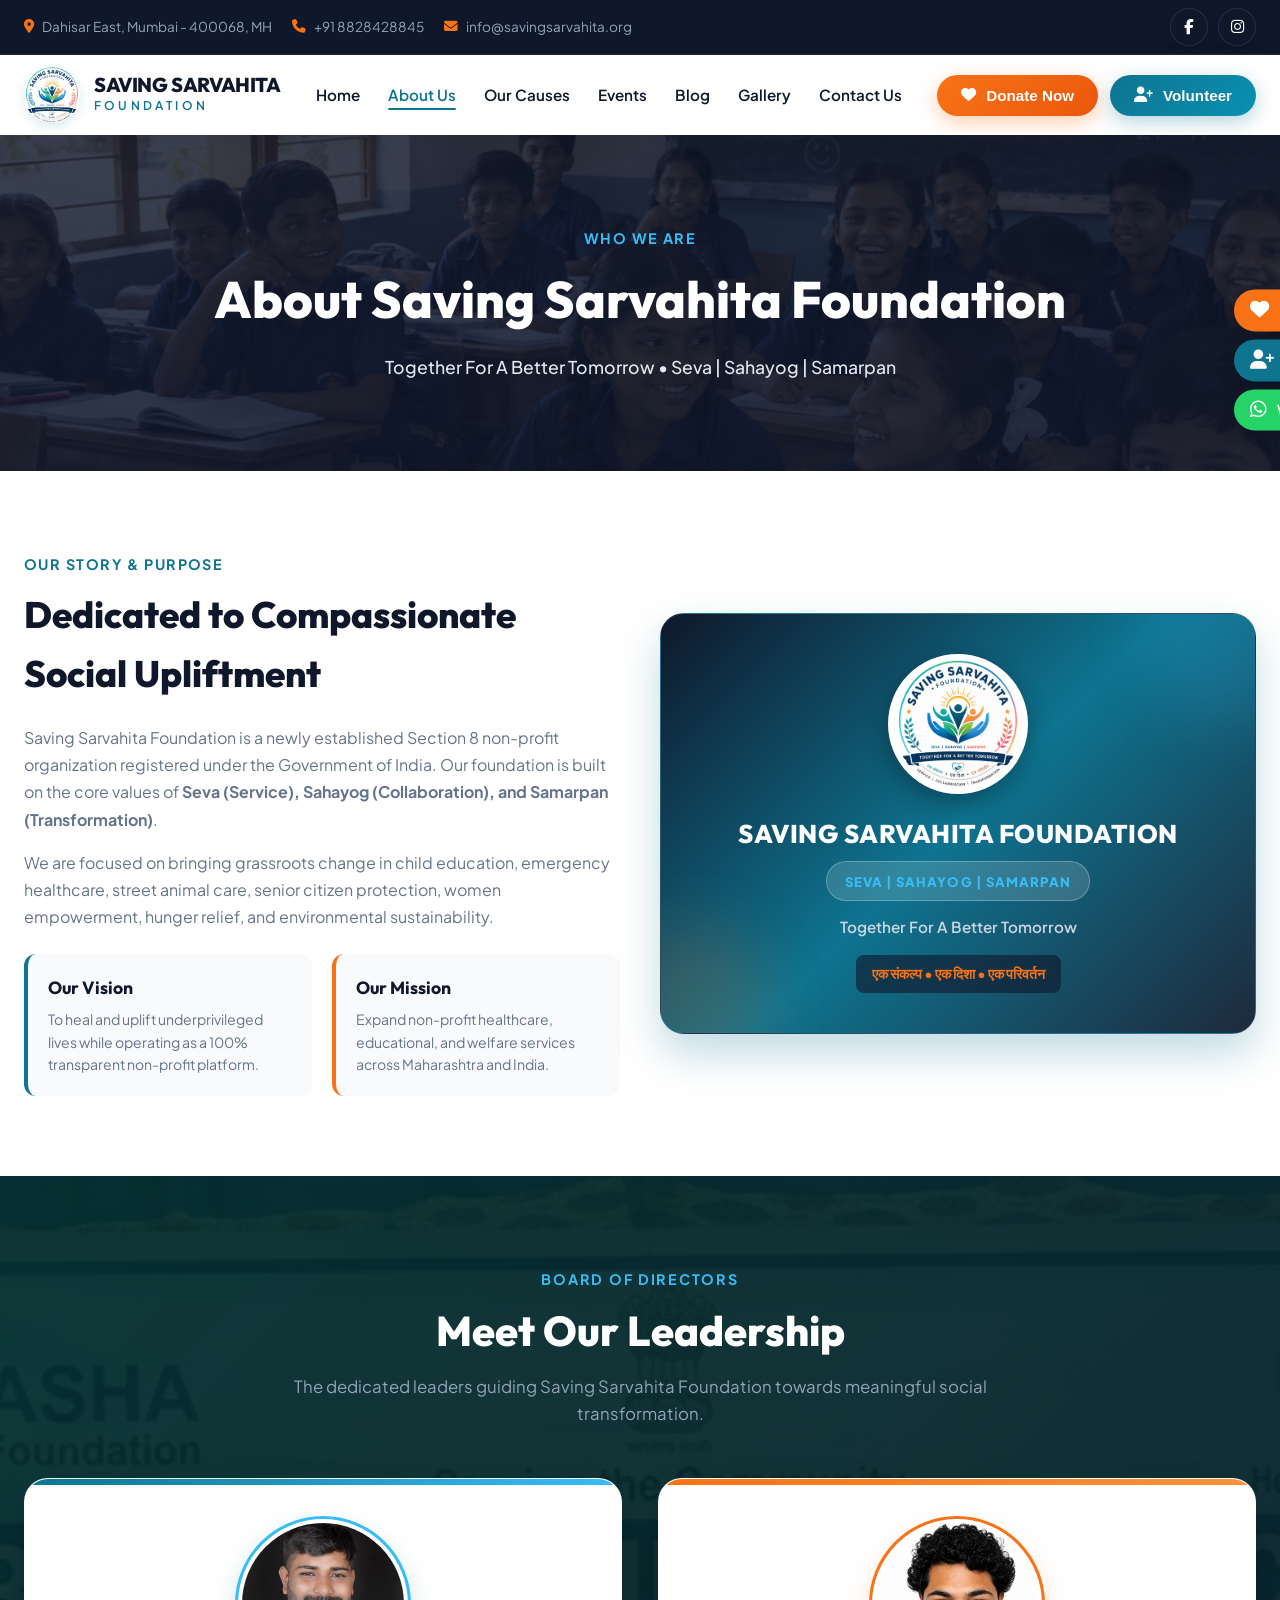
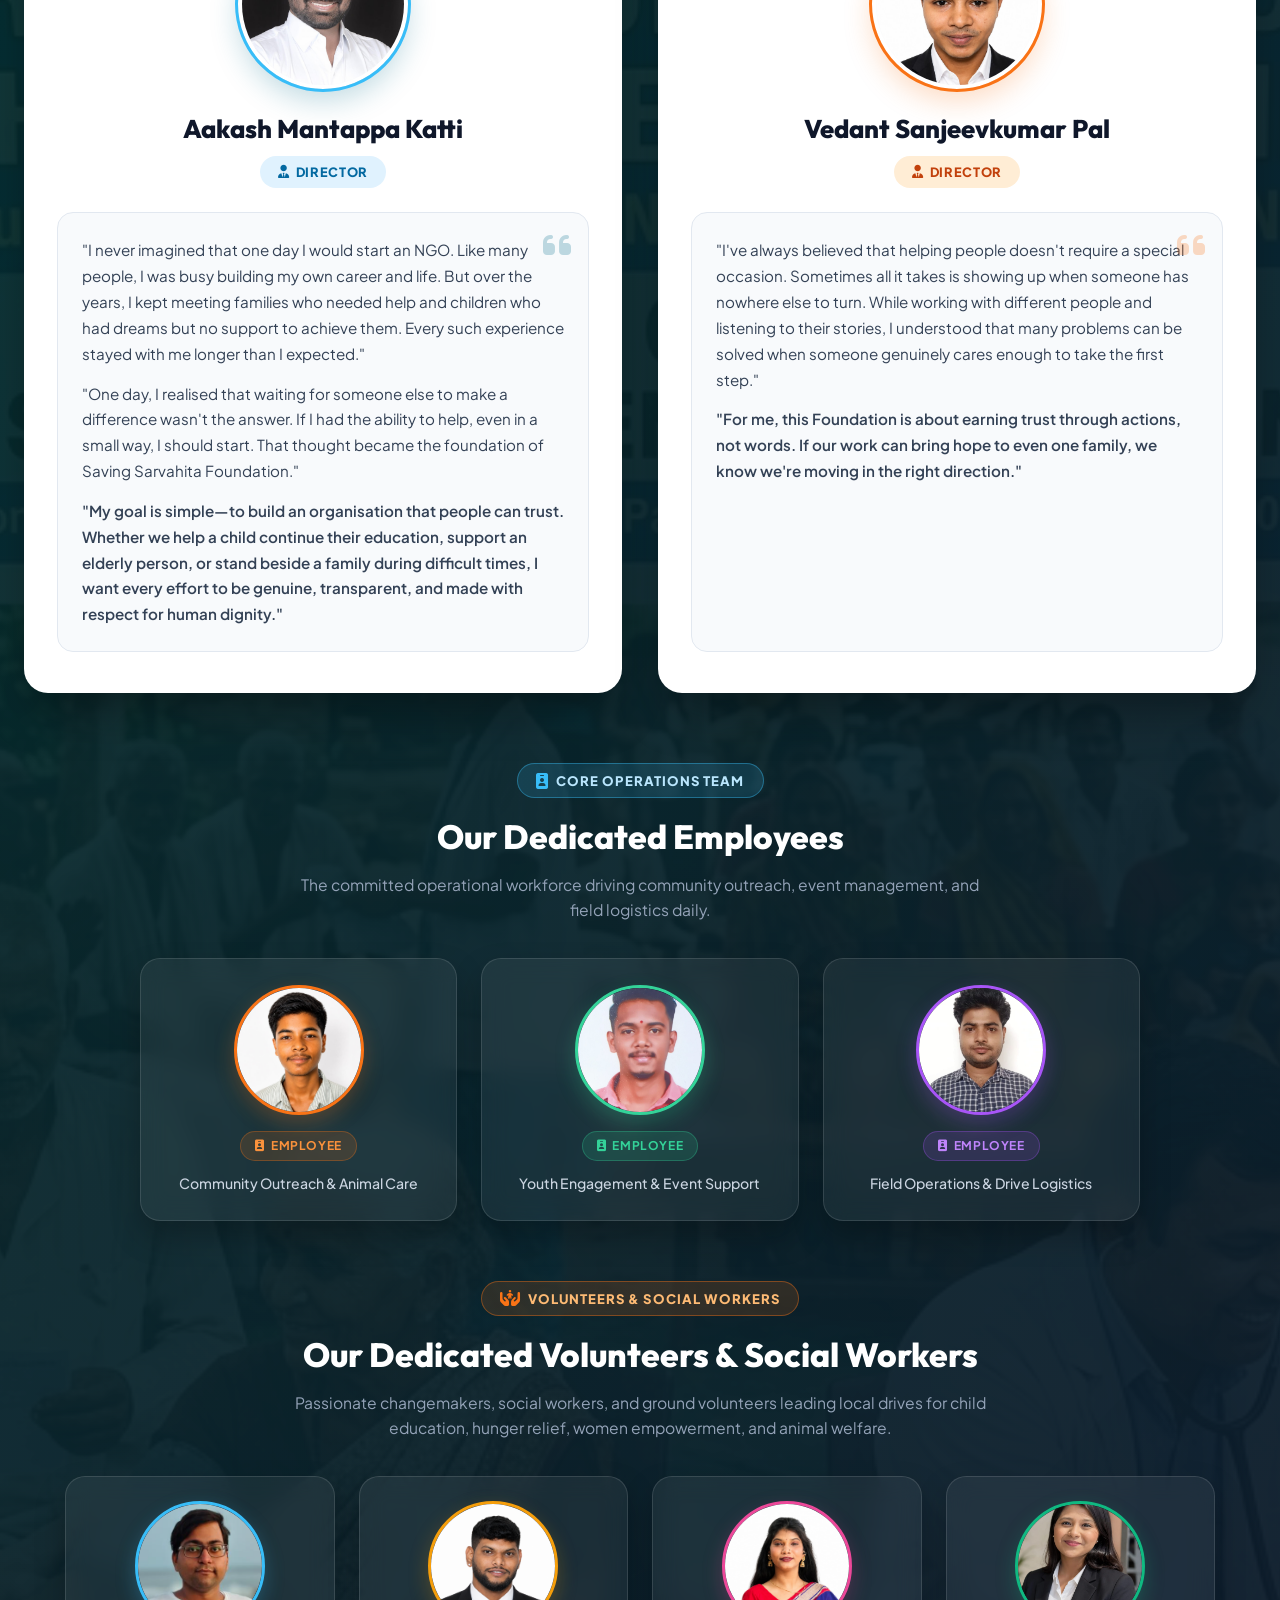
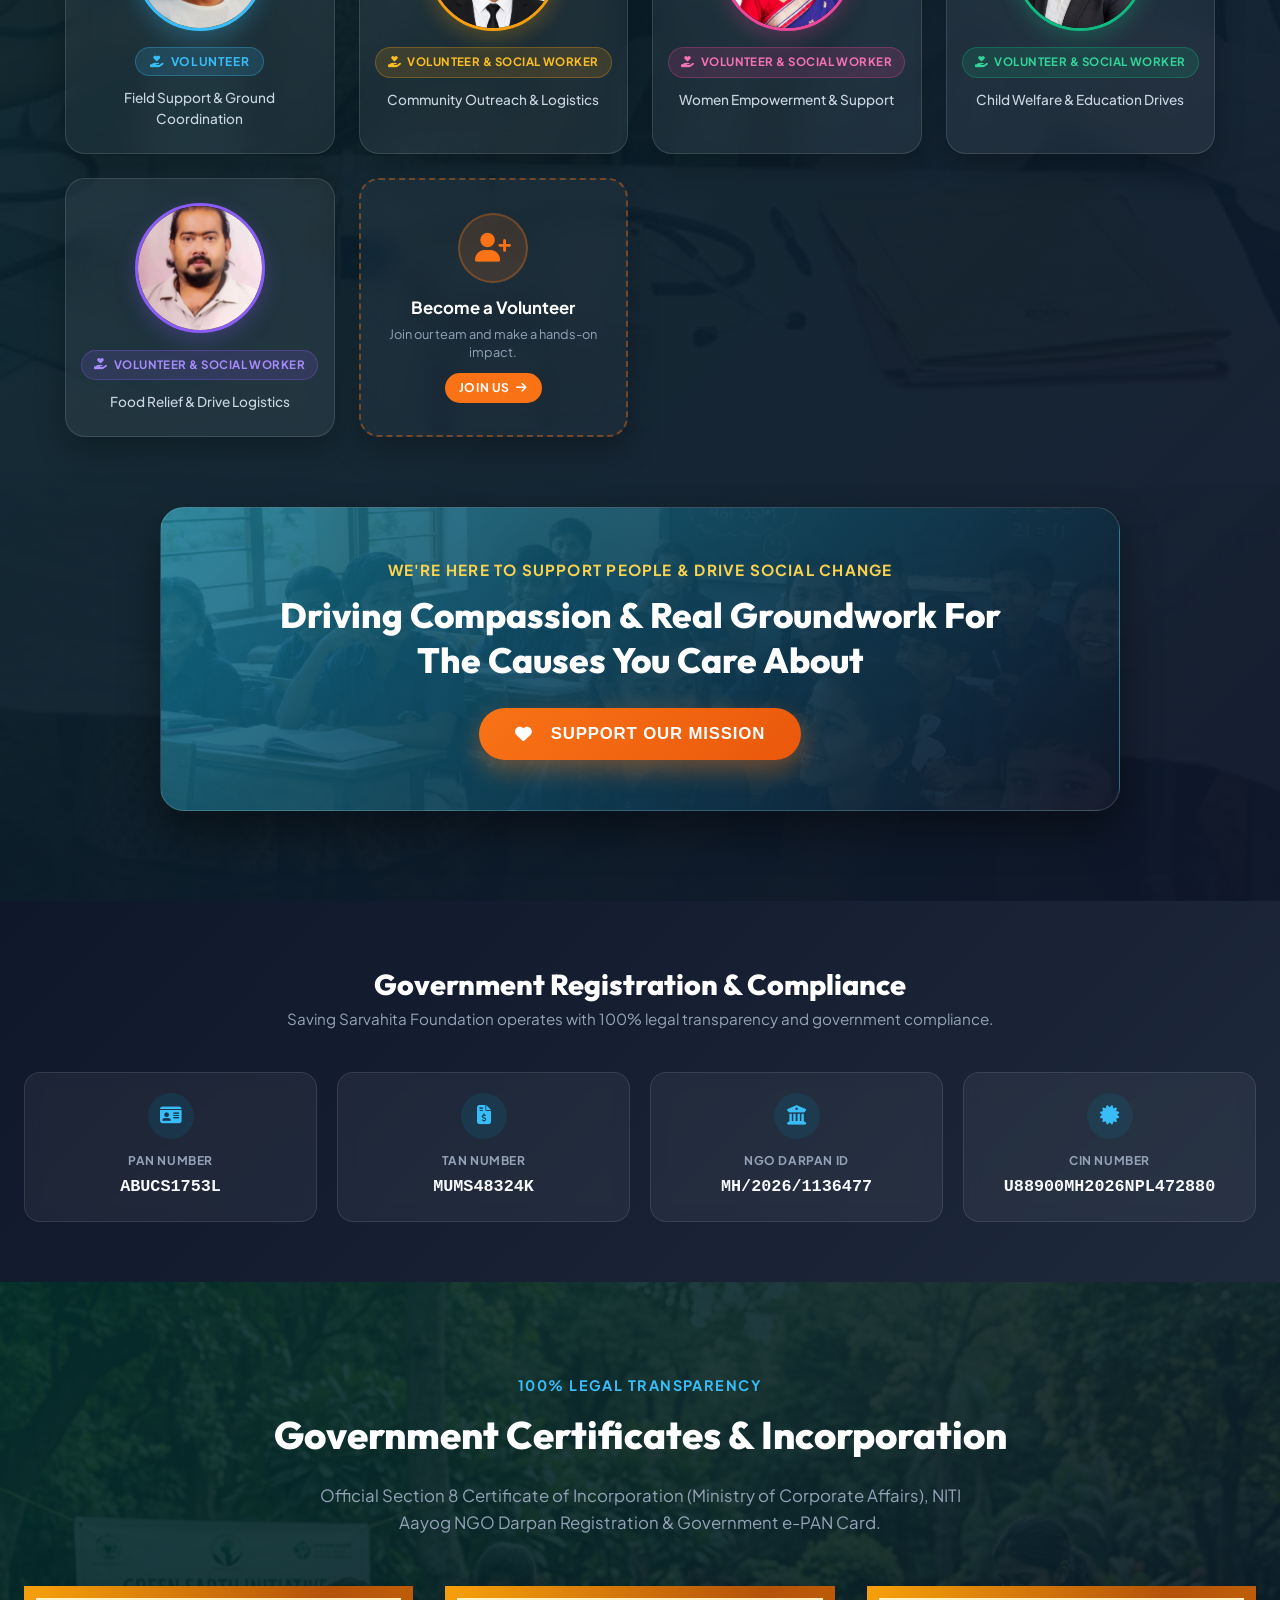
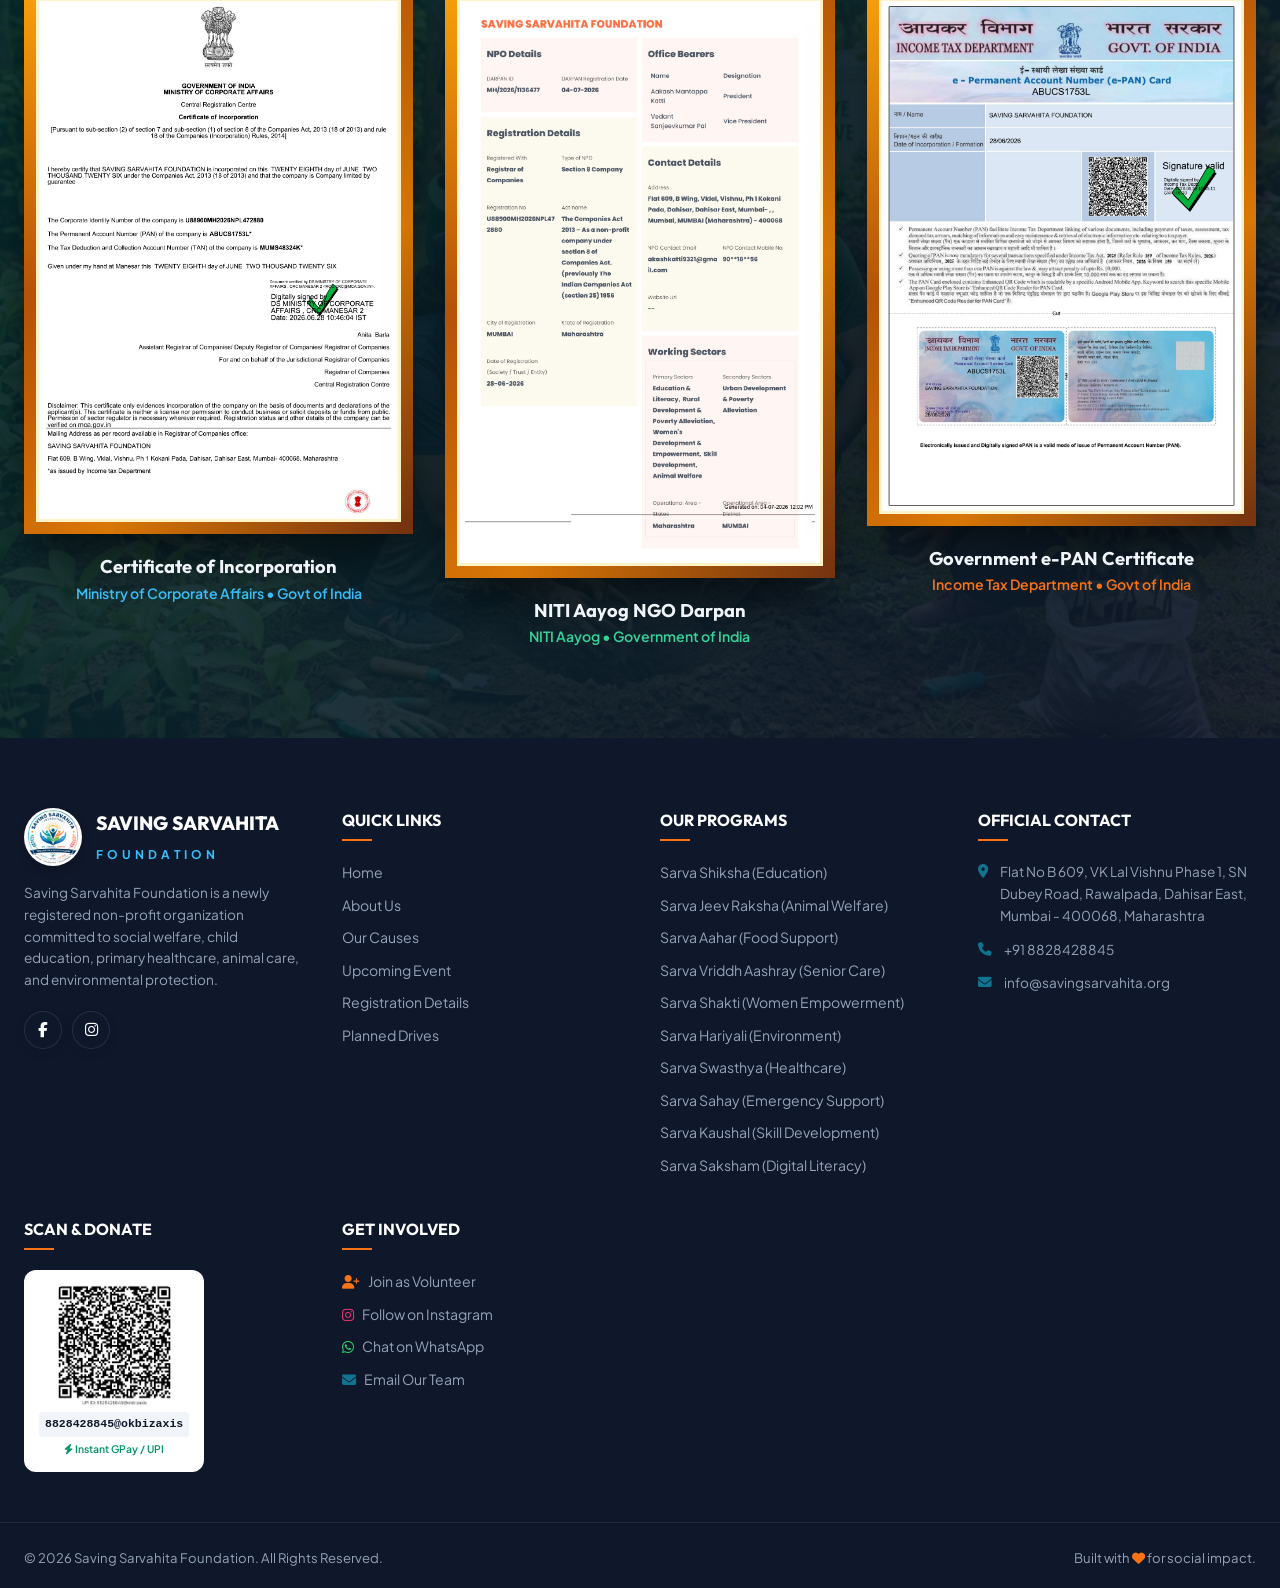
==== commit fc1a8ecd: "Update events structure, consolidate dog and cat feeding drive, and polish gallery UI" ====
--- a/about.html
+++ b/about.html
@@ -7,12 +7,12 @@
   <meta name="description" content="Learn about Saving Sarvahita Foundation, our mission, vision, values, and Board of Directors Aakash Katti and Vedant Pal.">
   
   <!-- Favicon & Social Share Icons -->
-  <link rel="icon" type="image/png" sizes="32x32" href="assets/logo-png.png">
-  <link rel="icon" type="image/png" sizes="16x16" href="assets/logo-png.png">
-  <link rel="shortcut icon" type="image/png" href="assets/logo-png.png">
-  <link rel="apple-touch-icon" sizes="180x180" href="assets/logo-png.png">
-  <meta property="og:image" content="assets/logo-png.png">
-  <meta name="twitter:image" content="assets/logo-png.png">
+  <link rel="icon" type="image/png" sizes="32x32" href="assets/branding/logo.png">
+  <link rel="icon" type="image/png" sizes="16x16" href="assets/branding/logo.png">
+  <link rel="shortcut icon" type="image/png" href="assets/branding/logo.png">
+  <link rel="apple-touch-icon" sizes="180x180" href="assets/branding/logo.png">
+  <meta property="og:image" content="assets/branding/logo.png">
+  <meta name="twitter:image" content="assets/branding/logo.png">
   <link rel="stylesheet" href="https://cdnjs.cloudflare.com/ajax/libs/font-awesome/6.5.1/css/all.min.css">
   <link rel="stylesheet" href="style.css">
 </head>
@@ -48,7 +48,7 @@
   <nav class="main-header">
     <div class="header-container">
       <a href="index.html#home" class="logo-brand">
-        <img src="assets/logo-png.png" alt="Saving Sarvahita Foundation Logo" class="logo-img">
+        <img src="assets/branding/logo.png" alt="Saving Sarvahita Foundation Logo" class="logo-img">
         <div class="logo-text-group">
           <span class="logo-title">SAVING SARVAHITA</span>
           <span class="logo-subtitle">F O U N D A T I O N</span>
@@ -106,7 +106,7 @@
   </aside>
 
   <!-- Page Banner -->
-  <section style="background: linear-gradient(rgba(15, 23, 42, 0.82), rgba(15, 23, 42, 0.88)), url('assets/education.png') center/cover no-repeat; color: white; padding: 90px 0; text-align: center; position: relative;">
+  <section style="background: linear-gradient(rgba(15, 23, 42, 0.82), rgba(15, 23, 42, 0.88)), url('assets/causes/education.png') center/cover no-repeat; color: white; padding: 90px 0; text-align: center; position: relative;">
     <div style="max-width: 1280px; margin: 0 auto; padding: 0 24px; position: relative; z-index: 2;">
       <span style="color: #38BDF8; font-size: 0.9rem; font-weight: 700; letter-spacing: 0.1em; text-transform: uppercase;">WHO WE ARE</span>
       <h1 style="font-family: var(--font-heading); font-size: 3.2rem; font-weight: 800; margin-top: 8px;">About Saving Sarvahita Foundation</h1>
@@ -148,7 +148,7 @@
 
           <div style="position: relative; z-index: 2;">
             <div style="width: 140px; height: 140px; margin: 0 auto 20px; background: white; border-radius: 50%; padding: 6px; box-shadow: 0 10px 25px rgba(0,0,0,0.3); display: flex; align-items: center; justify-content: center;">
-              <img src="assets/logo-png.png" alt="Saving Sarvahita Foundation Logo" style="width: 100%; height: 100%; object-fit: contain; border-radius: 50%;">
+              <img src="assets/branding/logo.png" alt="Saving Sarvahita Foundation Logo" style="width: 100%; height: 100%; object-fit: contain; border-radius: 50%;">
             </div>
 
             <h3 style="font-family: var(--font-heading); font-size: 1.6rem; font-weight: 800; color: white; margin-bottom: 6px; letter-spacing: 0.02em;">SAVING SARVAHITA FOUNDATION</h3>
@@ -169,7 +169,7 @@
   </section>
 
   <!-- DIRECTORS & LEADERSHIP TEAM SECTION WITH BRAND BANNER -->
-  <section style="padding: 90px 0; background: linear-gradient(135deg, rgba(4, 47, 46, 0.94) 0%, rgba(15, 23, 42, 0.96) 100%), url('assets/health.png') center/cover no-repeat; color: white; position: relative; overflow: hidden;" id="directors">
+  <section style="padding: 90px 0; background: linear-gradient(135deg, rgba(4, 47, 46, 0.94) 0%, rgba(15, 23, 42, 0.96) 100%), url('assets/causes/health.png') center/cover no-repeat; color: white; position: relative; overflow: hidden;" id="directors">
     <div style="max-width: 1280px; margin: 0 auto; padding: 0 24px; position: relative; z-index: 2;">
       
       <!-- Section Header -->
@@ -187,7 +187,7 @@
           <div style="position: absolute; top: 0; left: 0; right: 0; height: 6px; background: linear-gradient(90deg, #0E7490, #38BDF8);"></div>
           
           <div style="width: 170px; height: 170px; border-radius: 50%; overflow: hidden; margin-bottom: 20px; border: 4px solid #FFFFFF; box-shadow: 0 12px 28px rgba(14, 116, 144, 0.25); outline: 3px solid #38BDF8; background: #F8FAFC; flex-shrink: 0;">
-            <img src="assets/image copy 3.png" alt="Aakash Mantappa Katti" style="width: 100%; height: 100%; object-fit: cover; object-position: center 15%;">
+            <img src="assets/team/directors/aakash-katti.png" alt="Aakash Mantappa Katti" style="width: 100%; height: 100%; object-fit: cover; object-position: center 15%;">
           </div>
 
           <h3 style="font-family: var(--font-heading); font-size: 1.6rem; font-weight: 800; color: #0F172A; margin-bottom: 6px;">Aakash Mantappa Katti</h3>
@@ -215,7 +215,7 @@
           <div style="position: absolute; top: 0; left: 0; right: 0; height: 6px; background: linear-gradient(90deg, #F97316, #FB923C);"></div>
 
           <div style="width: 170px; height: 170px; border-radius: 50%; overflow: hidden; margin-bottom: 20px; border: 4px solid #FFFFFF; box-shadow: 0 12px 28px rgba(249, 115, 22, 0.25); outline: 3px solid #F97316; background: #F8FAFC; flex-shrink: 0;">
-            <img src="assets/Vedant Pal.png" alt="Vedant Sanjeevkumar Pal" style="width: 100%; height: 100%; object-fit: cover; object-position: center 15%;">
+            <img src="assets/team/directors/vedant-pal.png" alt="Vedant Sanjeevkumar Pal" style="width: 100%; height: 100%; object-fit: cover; object-position: center 15%;">
           </div>
 
           <h3 style="font-family: var(--font-heading); font-size: 1.6rem; font-weight: 800; color: #0F172A; margin-bottom: 6px;">Vedant Sanjeevkumar Pal</h3>
@@ -252,7 +252,7 @@
           <!-- Employee 1 -->
           <div style="background: rgba(255, 255, 255, 0.06); border: 1px solid rgba(255, 255, 255, 0.12); backdrop-filter: blur(12px); border-radius: 20px; padding: 26px 20px; text-align: center; transition: all 0.3s ease; box-shadow: 0 15px 30px rgba(0,0,0,0.25);" onmouseover="this.style.transform='translateY(-6px)'; this.style.borderColor='rgba(249, 115, 22, 0.5)';" onmouseout="this.style.transform='translateY(0)'; this.style.borderColor='rgba(255, 255, 255, 0.12)';">
             <div style="width: 130px; height: 130px; border-radius: 50%; overflow: hidden; margin: 0 auto 16px; border: 3px solid #F97316; box-shadow: 0 8px 20px rgba(249, 115, 22, 0.25); background: #0F172A;">
-              <img src="assets/image copy 4.png" alt="Foundation Employee" style="width: 100%; height: 100%; object-fit: cover;">
+              <img src="assets/team/employees/employee-community.png" alt="Foundation Employee" style="width: 100%; height: 100%; object-fit: cover;">
             </div>
             <div style="display: inline-flex; align-items: center; gap: 6px; background: rgba(249, 115, 22, 0.15); color: #FB923C; font-weight: 700; font-size: 0.75rem; text-transform: uppercase; letter-spacing: 0.05em; padding: 4px 14px; border-radius: 20px; border: 1px solid rgba(249, 115, 22, 0.3);">
               <i class="fa-solid fa-id-badge"></i> Employee
@@ -263,7 +263,7 @@
           <!-- Employee 2 -->
           <div style="background: rgba(255, 255, 255, 0.06); border: 1px solid rgba(255, 255, 255, 0.12); backdrop-filter: blur(12px); border-radius: 20px; padding: 26px 20px; text-align: center; transition: all 0.3s ease; box-shadow: 0 15px 30px rgba(0,0,0,0.25);" onmouseover="this.style.transform='translateY(-6px)'; this.style.borderColor='rgba(52, 211, 153, 0.5)';" onmouseout="this.style.transform='translateY(0)'; this.style.borderColor='rgba(255, 255, 255, 0.12)';">
             <div style="width: 130px; height: 130px; border-radius: 50%; overflow: hidden; margin: 0 auto 16px; border: 3px solid #34D399; box-shadow: 0 8px 20px rgba(52, 211, 153, 0.25); background: #0F172A;">
-              <img src="assets/WhatsApp Image 2026-08-16 at 10.15.04 PM.jpeg" alt="Foundation Employee" style="width: 100%; height: 100%; object-fit: cover;">
+              <img src="assets/team/employees/employee-youth.jpeg" alt="Foundation Employee" style="width: 100%; height: 100%; object-fit: cover;">
             </div>
             <div style="display: inline-flex; align-items: center; gap: 6px; background: rgba(52, 211, 153, 0.15); color: #34D399; font-weight: 700; font-size: 0.75rem; text-transform: uppercase; letter-spacing: 0.05em; padding: 4px 14px; border-radius: 20px; border: 1px solid rgba(52, 211, 153, 0.3);">
               <i class="fa-solid fa-id-badge"></i> Employee
@@ -274,7 +274,7 @@
           <!-- Employee 3 -->
           <div style="background: rgba(255, 255, 255, 0.06); border: 1px solid rgba(255, 255, 255, 0.12); backdrop-filter: blur(12px); border-radius: 20px; padding: 26px 20px; text-align: center; transition: all 0.3s ease; box-shadow: 0 15px 30px rgba(0,0,0,0.25);" onmouseover="this.style.transform='translateY(-6px)'; this.style.borderColor='rgba(168, 85, 247, 0.5)';" onmouseout="this.style.transform='translateY(0)'; this.style.borderColor='rgba(255, 255, 255, 0.12)';">
             <div style="width: 130px; height: 130px; border-radius: 50%; overflow: hidden; margin: 0 auto 16px; border: 3px solid #A855F7; box-shadow: 0 8px 20px rgba(168, 85, 247, 0.25); background: #0F172A;">
-              <img src="assets/WhatsApp Image 2026-08-16 at 10.15.04 PM (1).jpeg" alt="Foundation Employee" style="width: 100%; height: 100%; object-fit: cover;">
+              <img src="assets/team/employees/employee-logistics.jpeg" alt="Foundation Employee" style="width: 100%; height: 100%; object-fit: cover;">
             </div>
             <div style="display: inline-flex; align-items: center; gap: 6px; background: rgba(168, 85, 247, 0.15); color: #C084FC; font-weight: 700; font-size: 0.75rem; text-transform: uppercase; letter-spacing: 0.05em; padding: 4px 14px; border-radius: 20px; border: 1px solid rgba(168, 85, 247, 0.3);">
               <i class="fa-solid fa-id-badge"></i> Employee
@@ -299,7 +299,7 @@
           <!-- Volunteer 1 -->
           <div style="background: rgba(255, 255, 255, 0.06); border: 1px solid rgba(255, 255, 255, 0.12); backdrop-filter: blur(12px); border-radius: 20px; padding: 24px 16px; text-align: center; transition: all 0.3s ease; box-shadow: 0 15px 30px rgba(0,0,0,0.25);" onmouseover="this.style.transform='translateY(-6px)'; this.style.borderColor='rgba(56, 189, 248, 0.5)';" onmouseout="this.style.transform='translateY(0)'; this.style.borderColor='rgba(255, 255, 255, 0.12)';">
             <div style="width: 130px; height: 130px; border-radius: 50%; overflow: hidden; margin: 0 auto 16px; border: 3px solid #38BDF8; box-shadow: 0 8px 20px rgba(56, 189, 248, 0.25); background: #0F172A;">
-              <img src="assets/Dipesh.png" alt="Foundation Volunteer" style="width: 100%; height: 100%; object-fit: cover;">
+              <img src="assets/team/volunteers/volunteer-dipesh.png" alt="Foundation Volunteer" style="width: 100%; height: 100%; object-fit: cover;">
             </div>
             <div style="display: inline-flex; align-items: center; gap: 6px; background: rgba(56, 189, 248, 0.15); color: #38BDF8; font-weight: 700; font-size: 0.75rem; text-transform: uppercase; letter-spacing: 0.05em; padding: 4px 14px; border-radius: 20px; border: 1px solid rgba(56, 189, 248, 0.3);">
               <i class="fa-solid fa-hand-holding-heart"></i> Volunteer
@@ -310,7 +310,7 @@
           <!-- Volunteer 2 -->
           <div style="background: rgba(255, 255, 255, 0.06); border: 1px solid rgba(255, 255, 255, 0.12); backdrop-filter: blur(12px); border-radius: 20px; padding: 24px 14px; text-align: center; transition: all 0.3s ease; box-shadow: 0 15px 30px rgba(0,0,0,0.25);" onmouseover="this.style.transform='translateY(-6px)'; this.style.borderColor='rgba(245, 158, 11, 0.5)';" onmouseout="this.style.transform='translateY(0)'; this.style.borderColor='rgba(255, 255, 255, 0.12)';">
             <div style="width: 130px; height: 130px; border-radius: 50%; overflow: hidden; margin: 0 auto 16px; border: 3px solid #F59E0B; box-shadow: 0 8px 20px rgba(245, 158, 11, 0.25); background: #0F172A;">
-              <img src="assets/file_0000000079788211956148b9a759673d.png" alt="Foundation Volunteer & Social Worker" style="width: 100%; height: 100%; object-fit: cover;">
+              <img src="assets/team/volunteers/volunteer-community.png" alt="Foundation Volunteer & Social Worker" style="width: 100%; height: 100%; object-fit: cover;">
             </div>
             <div style="display: inline-flex; align-items: center; gap: 6px; background: rgba(245, 158, 11, 0.15); color: #FBBF24; font-weight: 700; font-size: 0.72rem; text-transform: uppercase; letter-spacing: 0.04em; padding: 5px 12px; border-radius: 20px; border: 1px solid rgba(245, 158, 11, 0.3);">
               <i class="fa-solid fa-hand-holding-heart"></i> Volunteer & Social Worker
@@ -321,7 +321,7 @@
           <!-- Volunteer 3 -->
           <div style="background: rgba(255, 255, 255, 0.06); border: 1px solid rgba(255, 255, 255, 0.12); backdrop-filter: blur(12px); border-radius: 20px; padding: 24px 14px; text-align: center; transition: all 0.3s ease; box-shadow: 0 15px 30px rgba(0,0,0,0.25);" onmouseover="this.style.transform='translateY(-6px)'; this.style.borderColor='rgba(236, 72, 153, 0.5)';" onmouseout="this.style.transform='translateY(0)'; this.style.borderColor='rgba(255, 255, 255, 0.12)';">
             <div style="width: 130px; height: 130px; border-radius: 50%; overflow: hidden; margin: 0 auto 16px; border: 3px solid #EC4899; box-shadow: 0 8px 20px rgba(236, 72, 153, 0.25); background: #0F172A;">
-              <img src="assets/image copy 2.png" alt="Foundation Volunteer & Social Worker" style="width: 100%; height: 100%; object-fit: cover;">
+              <img src="assets/team/volunteers/volunteer-women.png" alt="Foundation Volunteer & Social Worker" style="width: 100%; height: 100%; object-fit: cover;">
             </div>
             <div style="display: inline-flex; align-items: center; gap: 6px; background: rgba(236, 72, 153, 0.15); color: #F472B6; font-weight: 700; font-size: 0.72rem; text-transform: uppercase; letter-spacing: 0.04em; padding: 5px 12px; border-radius: 20px; border: 1px solid rgba(236, 72, 153, 0.3);">
               <i class="fa-solid fa-hand-holding-heart"></i> Volunteer & Social Worker
@@ -332,7 +332,7 @@
           <!-- Volunteer 4 -->
           <div style="background: rgba(255, 255, 255, 0.06); border: 1px solid rgba(255, 255, 255, 0.12); backdrop-filter: blur(12px); border-radius: 20px; padding: 24px 14px; text-align: center; transition: all 0.3s ease; box-shadow: 0 15px 30px rgba(0,0,0,0.25);" onmouseover="this.style.transform='translateY(-6px)'; this.style.borderColor='rgba(16, 185, 129, 0.5)';" onmouseout="this.style.transform='translateY(0)'; this.style.borderColor='rgba(255, 255, 255, 0.12)';">
             <div style="width: 130px; height: 130px; border-radius: 50%; overflow: hidden; margin: 0 auto 16px; border: 3px solid #10B981; box-shadow: 0 8px 20px rgba(16, 185, 129, 0.25); background: #0F172A;">
-              <img src="assets/image copy.png" alt="Foundation Volunteer & Social Worker" style="width: 100%; height: 100%; object-fit: cover;">
+              <img src="assets/team/volunteers/volunteer-education.png" alt="Foundation Volunteer & Social Worker" style="width: 100%; height: 100%; object-fit: cover;">
             </div>
             <div style="display: inline-flex; align-items: center; gap: 6px; background: rgba(16, 185, 129, 0.15); color: #34D399; font-weight: 700; font-size: 0.72rem; text-transform: uppercase; letter-spacing: 0.04em; padding: 5px 12px; border-radius: 20px; border: 1px solid rgba(16, 185, 129, 0.3);">
               <i class="fa-solid fa-hand-holding-heart"></i> Volunteer & Social Worker
@@ -343,7 +343,7 @@
           <!-- Volunteer 5 -->
           <div style="background: rgba(255, 255, 255, 0.06); border: 1px solid rgba(255, 255, 255, 0.12); backdrop-filter: blur(12px); border-radius: 20px; padding: 24px 14px; text-align: center; transition: all 0.3s ease; box-shadow: 0 15px 30px rgba(0,0,0,0.25);" onmouseover="this.style.transform='translateY(-6px)'; this.style.borderColor='rgba(139, 92, 246, 0.5)';" onmouseout="this.style.transform='translateY(0)'; this.style.borderColor='rgba(255, 255, 255, 0.12)';">
             <div style="width: 130px; height: 130px; border-radius: 50%; overflow: hidden; margin: 0 auto 16px; border: 3px solid #8B5CF6; box-shadow: 0 8px 20px rgba(139, 92, 246, 0.25); background: #0F172A;">
-              <img src="assets/image.png" alt="Foundation Volunteer & Social Worker" style="width: 100%; height: 100%; object-fit: cover;">
+              <img src="assets/team/volunteers/volunteer-food.png" alt="Foundation Volunteer & Social Worker" style="width: 100%; height: 100%; object-fit: cover;">
             </div>
             <div style="display: inline-flex; align-items: center; gap: 6px; background: rgba(139, 92, 246, 0.15); color: #A78BFA; font-weight: 700; font-size: 0.72rem; text-transform: uppercase; letter-spacing: 0.04em; padding: 5px 12px; border-radius: 20px; border: 1px solid rgba(139, 92, 246, 0.3);">
               <i class="fa-solid fa-hand-holding-heart"></i> Volunteer & Social Worker
@@ -366,7 +366,7 @@
       </div>
 
       <!-- Action Banner (Matching Reference Image 2) -->
-      <div style="background: linear-gradient(135deg, rgba(14, 116, 144, 0.85) 0%, rgba(15, 23, 42, 0.95) 100%), url('assets/education.png') center/cover no-repeat; border-radius: 24px; padding: 50px 36px; text-align: center; border: 1px solid rgba(255, 255, 255, 0.15); box-shadow: 0 20px 40px rgba(0, 0, 0, 0.4); max-width: 960px; margin: 0 auto; position: relative;">
+      <div style="background: linear-gradient(135deg, rgba(14, 116, 144, 0.85) 0%, rgba(15, 23, 42, 0.95) 100%), url('assets/causes/education.png') center/cover no-repeat; border-radius: 24px; padding: 50px 36px; text-align: center; border: 1px solid rgba(255, 255, 255, 0.15); box-shadow: 0 20px 40px rgba(0, 0, 0, 0.4); max-width: 960px; margin: 0 auto; position: relative;">
         <span style="color: #FCD34D; font-size: 0.95rem; font-weight: 700; letter-spacing: 0.08em; text-transform: uppercase; display: block; margin-bottom: 10px;">WE'RE HERE TO SUPPORT PEOPLE & DRIVE SOCIAL CHANGE</span>
         <h3 style="font-family: var(--font-heading); font-size: 2.2rem; font-weight: 800; color: #FFFFFF; max-width: 750px; margin: 0 auto 24px; line-height: 1.3;">
           Driving Compassion & Real Groundwork For The Causes You Care About
@@ -416,7 +416,7 @@
   </section>
 
   <!-- FRAMED GOVERNMENT CERTIFICATES SHOWCASE SECTION -->
-  <section style="padding: 90px 0; background: linear-gradient(135deg, rgba(4, 47, 46, 0.90) 0%, rgba(15, 23, 42, 0.92) 100%), url('assets/tree.png') center/cover no-repeat; color: white; text-align: center; position: relative; overflow: hidden;" id="certificates">
+  <section style="padding: 90px 0; background: linear-gradient(135deg, rgba(4, 47, 46, 0.90) 0%, rgba(15, 23, 42, 0.92) 100%), url('assets/causes/tree.png') center/cover no-repeat; color: white; text-align: center; position: relative; overflow: hidden;" id="certificates">
     <div style="max-width: 1280px; margin: 0 auto; padding: 0 24px; position: relative; z-index: 2;">
       <span style="color: #38BDF8; font-weight: 700; font-size: 0.9rem; letter-spacing: 0.1em; text-transform: uppercase;">100% LEGAL TRANSPARENCY</span>
       <h2 style="font-family: var(--font-heading); font-size: 2.4rem; font-weight: 800; margin: 8px 0 16px;">Government Certificates & Incorporation</h2>
@@ -426,7 +426,7 @@
         <!-- Certificate 1: Certificate of Incorporation -->
         <div style="width: 100%;">
           <div style="border: 12px solid #92400E; border-image: linear-gradient(135deg, #F59E0B, #B45309, #D97706, #78350F) 1; box-shadow: 0 25px 50px -12px rgba(0, 0, 0, 0.7), inset 0 0 0 3px #FEF3C7; border-radius: 8px; overflow: hidden; background: white; padding: 8px; transition: transform 0.3s ease;">
-            <img src="assets/Sarvahita Part B Approval.jpg" alt="Government Certificate of Incorporation" style="width: 100%; height: auto; display: block; border-radius: 4px;">
+            <img src="assets/certificates/incorporation.jpg" alt="Government Certificate of Incorporation" style="width: 100%; height: auto; display: block; border-radius: 4px;">
           </div>
           <h4 style="font-family: var(--font-heading); font-size: 1.15rem; font-weight: 700; margin-top: 18px; color: #F1F5F9;">Certificate of Incorporation</h4>
           <p style="color: #38BDF8; font-size: 0.88rem; font-weight: 600;">Ministry of Corporate Affairs • Govt of India</p>
@@ -435,7 +435,7 @@
         <!-- Certificate 2: NGO Darpan Registration -->
         <div style="width: 100%;">
           <div style="border: 12px solid #92400E; border-image: linear-gradient(135deg, #F59E0B, #B45309, #D97706, #78350F) 1; box-shadow: 0 25px 50px -12px rgba(0, 0, 0, 0.7), inset 0 0 0 3px #FEF3C7; border-radius: 8px; overflow: hidden; background: white; padding: 8px; transition: transform 0.3s ease;">
-            <img src="assets/SAVING_SARVAHITA_FOUNDATION-1 Darpan.jpg" alt="NITI Aayog NGO Darpan Registration Certificate" style="width: 100%; height: auto; display: block; border-radius: 4px;">
+            <img src="assets/certificates/ngo-darpan.jpg" alt="NITI Aayog NGO Darpan Registration Certificate" style="width: 100%; height: auto; display: block; border-radius: 4px;">
           </div>
           <h4 style="font-family: var(--font-heading); font-size: 1.15rem; font-weight: 700; margin-top: 18px; color: #F1F5F9;">NITI Aayog NGO Darpan</h4>
           <p style="color: #34D399; font-size: 0.88rem; font-weight: 600;">NITI Aayog • Government of India</p>
@@ -444,7 +444,7 @@
         <!-- Certificate 3: e-PAN Card -->
         <div style="width: 100%;">
           <div style="border: 12px solid #92400E; border-image: linear-gradient(135deg, #F59E0B, #B45309, #D97706, #78350F) 1; box-shadow: 0 25px 50px -12px rgba(0, 0, 0, 0.7), inset 0 0 0 3px #FEF3C7; border-radius: 8px; overflow: hidden; background: white; padding: 8px; transition: transform 0.3s ease;">
-            <img src="assets/Sarvahita Pan.jpg" alt="Income Tax Department e-PAN Card" style="width: 100%; height: auto; display: block; border-radius: 4px;">
+            <img src="assets/certificates/pan-card.jpg" alt="Income Tax Department e-PAN Card" style="width: 100%; height: auto; display: block; border-radius: 4px;">
           </div>
           <h4 style="font-family: var(--font-heading); font-size: 1.15rem; font-weight: 700; margin-top: 18px; color: #F1F5F9;">Government e-PAN Certificate</h4>
           <p style="color: #F97316; font-size: 0.88rem; font-weight: 600;">Income Tax Department • Govt of India</p>
@@ -458,7 +458,7 @@
     <div class="footer-container">
       <div class="footer-col-brand">
         <div style="display: flex; align-items: center; gap: 14px; margin-bottom: 16px;">
-          <img src="assets/logo-png.png" alt="Saving Sarvahita Foundation Logo" style="height: 58px; width: auto; border-radius: 50%; background: white; padding: 2px; box-shadow: 0 4px 10px rgba(0,0,0,0.2);">
+          <img src="assets/branding/logo.png" alt="Saving Sarvahita Foundation Logo" style="height: 58px; width: auto; border-radius: 50%; background: white; padding: 2px; box-shadow: 0 4px 10px rgba(0,0,0,0.2);">
           <div>
             <h3 class="footer-brand-title" style="margin-bottom: 2px;">SAVING SARVAHITA</h3>
             <span style="font-size: 0.75rem; color: #38BDF8; font-weight: 700; letter-spacing: 0.08em;">F O U N D A T I O N</span>
@@ -520,7 +520,7 @@
       <div>
         <h4 class="footer-col-title">SCAN & DONATE</h4>
         <div style="background: white; padding: 14px; border-radius: 12px; text-align: center; border: 1px solid rgba(255,255,255,0.15); display: inline-block;">
-          <img src="assets/QR-GPAY.jpeg" alt="Primary UPI QR Code - Saving Sarvahita Foundation" style="width: 115px; height: auto; border-radius: 8px; display: block; margin: 0 auto 6px;">
+          <img src="assets/payments/qr-gpay.jpeg" alt="Primary UPI QR Code - Saving Sarvahita Foundation" style="width: 115px; height: auto; border-radius: 8px; display: block; margin: 0 auto 6px;">
           <div style="font-size: 0.72rem; font-weight: 700; color: #0F172A; font-family: monospace; background: #F1F5F9; padding: 3px 6px; border-radius: 4px;">8828428845@okbizaxis</div>
           <span style="display: block; font-size: 0.65rem; color: #059669; font-weight: 600; margin-top: 4px;"><i class="fa-solid fa-bolt"></i> Instant GPay / UPI</span>
         </div>
@@ -556,7 +556,7 @@
           <i class="fa-brands fa-google-pay" style="font-size: 0.95rem; vertical-align: middle;"></i> Primary Payment QR
         </div>
         
-        <img src="assets/QR-GPAY.jpeg" alt="Official UPI QR Code - Saving Sarvahita Foundation" style="width: 220px; height: auto; margin: 0 auto 14px; display: block; border: 4px solid white; border-radius: 12px; box-shadow: 0 6px 18px rgba(0,0,0,0.1);">
+        <img src="assets/payments/qr-gpay.jpeg" alt="Official UPI QR Code - Saving Sarvahita Foundation" style="width: 220px; height: auto; margin: 0 auto 14px; display: block; border: 4px solid white; border-radius: 12px; box-shadow: 0 6px 18px rgba(0,0,0,0.1);">
         
         <div style="background: white; padding: 10px 14px; border-radius: 10px; display: inline-flex; align-items: center; gap: 8px; border: 1px solid #E2E8F0; margin-bottom: 10px;">
           <i class="fa-solid fa-qrcode" style="color: #0E7490; font-size: 1.1rem;"></i>
@@ -575,7 +575,7 @@
 
         <div id="altQRBox" style="display: none; margin-top: 12px; background: #FFFBEB; padding: 16px; border-radius: 12px; border: 1px solid #FDE68A;">
           <span style="font-size: 0.78rem; font-weight: 700; color: #92400E; display: block; margin-bottom: 8px;">Kotak Mahindra Bank UPI QR</span>
-          <img src="assets/OR-Kotak.jpeg" alt="Kotak Bank UPI QR Code" style="width: 170px; height: auto; margin: 0 auto 10px; display: block; border: 3px solid white; border-radius: 8px; box-shadow: 0 4px 10px rgba(0,0,0,0.06);">
+          <img src="assets/payments/qr-kotak.jpeg" alt="Kotak Bank UPI QR Code" style="width: 170px; height: auto; margin: 0 auto 10px; display: block; border: 3px solid white; border-radius: 8px; box-shadow: 0 4px 10px rgba(0,0,0,0.06);">
           <div style="background: white; padding: 6px 10px; border-radius: 8px; display: inline-flex; align-items: center; gap: 8px; border: 1px solid #FDE68A;">
             <span style="font-size: 0.8rem; font-family: monospace; font-weight: 700; color: #0F172A;">savingsarvahita2026@kotak</span>
             <button type="button" onclick="navigator.clipboard.writeText('savingsarvahita2026@kotak'); alert('UPI ID savingsarvahita2026@kotak copied!');" style="background: #FEF3C7; color: #92400E; border: none; padding: 3px 8px; border-radius: 4px; font-weight: 700; cursor: pointer; font-size: 0.72rem;">Copy</button>
--- a/style.css
+++ b/style.css
@@ -697,35 +697,23 @@
   background: var(--bg-white);
   border-radius: var(--radius-md);
   padding: 28px 24px;
-  box-shadow: var(--shadow-sm);
-  transition: var(--transition-normal);
+  box-shadow: 0 1px 3px rgba(15, 23, 42, 0.04), 0 1px 2px rgba(15, 23, 42, 0.02);
+  transition: transform 0.25s ease, box-shadow 0.25s ease, border-color 0.25s ease;
   border: 1px solid var(--border-light);
   display: flex;
   flex-direction: column;
   align-items: flex-start;
   position: relative;
-  overflow: hidden;
-}
-
-.cause-card::before {
-  content: '';
-  position: absolute;
-  top: 0;
-  left: 0;
-  width: 100%;
-  height: 4px;
-  background: linear-gradient(90deg, var(--primary-teal), var(--accent-orange));
-  opacity: 0;
-  transition: var(--transition-fast);
 }
 
 .cause-card:hover {
-  transform: translateY(-6px);
-  box-shadow: var(--shadow-md);
-}
-
-.cause-card:hover::before {
-  opacity: 1;
+  transform: translateY(-4px);
+  box-shadow: 0 12px 24px -6px rgba(15, 23, 42, 0.08), 0 4px 8px -4px rgba(15, 23, 42, 0.03);
+  border-color: #CBD5E1;
+}
+
+.cause-card:hover .cause-link i {
+  transform: translateX(4px);
 }
 
 .cause-icon {
@@ -740,12 +728,6 @@
   font-size: 1.6rem;
   margin-bottom: 20px;
   transition: var(--transition-fast);
-}
-
-.cause-card:hover .cause-icon {
-  background: var(--primary-teal);
-  color: white;
-  transform: scale(1.05);
 }
 
 .cause-title {
@@ -1321,6 +1303,55 @@
   font-size: 0.78rem;
   color: #CBD5E1;
   line-height: 1.4;
+}
+
+/* Homepage Gallery Preview Custom 3-Column Grid */
+#gallery .gallery-grid {
+  display: grid;
+  grid-template-columns: repeat(3, 1fr);
+  gap: 24px;
+}
+
+#gallery .gallery-item {
+  height: 270px;
+  border-radius: 18px;
+  border: 1px solid #E2E8F0;
+  box-shadow: 0 6px 20px rgba(15, 23, 42, 0.07);
+}
+
+#gallery .gallery-item .gallery-overlay {
+  opacity: 1;
+  background: linear-gradient(to top, rgba(15, 23, 42, 0.88) 0%, rgba(15, 23, 42, 0.3) 50%, transparent 100%);
+}
+
+#gallery .gallery-category-pill {
+  position: absolute;
+  top: 14px;
+  left: 14px;
+  background: rgba(15, 23, 42, 0.75);
+  backdrop-filter: blur(8px);
+  color: #ffffff;
+  font-size: 0.72rem;
+  font-weight: 700;
+  padding: 4px 12px;
+  border-radius: 20px;
+  border: 1px solid rgba(255, 255, 255, 0.25);
+  z-index: 3;
+  display: flex;
+  align-items: center;
+  gap: 5px;
+}
+
+@media (max-width: 992px) {
+  #gallery .gallery-grid {
+    grid-template-columns: repeat(2, 1fr);
+  }
+}
+
+@media (max-width: 640px) {
+  #gallery .gallery-grid {
+    grid-template-columns: 1fr;
+  }
 }
 
 /* OUR PARTNERS SECTION */
@@ -2068,12 +2099,146 @@
   border-radius: var(--radius-md);
   overflow: hidden;
   box-shadow: var(--shadow-sm);
-  transition: var(--transition-normal);
+  transition: transform 0.3s cubic-bezier(0.4, 0, 0.2, 1), box-shadow 0.3s cubic-bezier(0.4, 0, 0.2, 1);
+  background: #E2E8F0;
+  min-height: 220px;
+  content-visibility: auto;
+  contain-intrinsic-size: 220px;
 }
 
 .gallery-item:hover {
-  transform: translateY(-4px);
-  box-shadow: var(--shadow-md);
+  transform: translateY(-4px) scale(1.02);
+  box-shadow: 0 12px 28px rgba(15, 23, 42, 0.16);
+  z-index: 2;
+}
+
+.gallery-item img {
+  width: 100%;
+  height: 100%;
+  object-fit: cover;
+  display: block;
+  opacity: 0;
+  transition: opacity 0.35s ease, transform 0.4s ease;
+}
+
+.gallery-item img.loaded {
+  opacity: 1;
+}
+
+.gallery-item:hover img {
+  transform: scale(1.06);
+}
+
+/* Gallery Loading Spinner & Skeleton */
+.gallery-loader-wrapper {
+  padding: 40px 20px;
+  text-align: center;
+  transition: opacity 0.3s ease;
+}
+
+.gallery-loader-spinner {
+  width: 64px;
+  height: 64px;
+  margin: 0 auto 16px;
+  position: relative;
+  display: flex;
+  align-items: center;
+  justify-content: center;
+}
+
+.gallery-loader-spinner .spinner-ring {
+  position: absolute;
+  inset: 0;
+  border: 4px solid #E0F2FE;
+  border-top-color: var(--primary-teal);
+  border-right-color: var(--accent-orange);
+  border-radius: 50%;
+  animation: gallery-spin 0.9s linear infinite;
+}
+
+.gallery-loader-spinner i {
+  font-size: 1.5rem;
+  color: var(--primary-teal);
+}
+
+.gallery-loader-text {
+  font-size: 1.05rem;
+  font-weight: 700;
+  color: var(--navy-dark);
+  margin-bottom: 28px;
+}
+
+.gallery-skeleton-grid {
+  display: grid;
+  grid-template-columns: repeat(auto-fill, minmax(270px, 1fr));
+  gap: 20px;
+}
+
+.gallery-skeleton-card {
+  height: 220px;
+  border-radius: var(--radius-md);
+  background: linear-gradient(90deg, #F1F5F9 25%, #E2E8F0 50%, #F1F5F9 75%);
+  background-size: 200% 100%;
+  animation: gallery-shimmer 1.5s infinite;
+}
+
+@keyframes gallery-spin {
+  0% { transform: rotate(0deg); }
+  100% { transform: rotate(360deg); }
+}
+
+@keyframes gallery-shimmer {
+  0% { background-position: 200% 0; }
+  100% { background-position: -200% 0; }
+}
+
+/* Video badge and play button */
+.gallery-item--video .gallery-play-indicator {
+  position: absolute;
+  top: 50%;
+  left: 50%;
+  transform: translate(-50%, -50%);
+  width: 52px;
+  height: 52px;
+  border-radius: 50%;
+  background: rgba(14, 116, 144, 0.88);
+  backdrop-filter: blur(6px);
+  color: #ffffff;
+  display: flex;
+  align-items: center;
+  justify-content: center;
+  font-size: 1.25rem;
+  box-shadow: 0 8px 24px rgba(0, 0, 0, 0.35);
+  border: 2px solid rgba(255, 255, 255, 0.4);
+  transition: all 0.3s cubic-bezier(0.4, 0, 0.2, 1);
+  pointer-events: none;
+  z-index: 3;
+}
+
+.gallery-item:hover .gallery-play-indicator {
+  transform: translate(-50%, -50%) scale(1.15);
+  background: #F97316;
+  border-color: #ffffff;
+}
+
+.gallery-video-tag {
+  position: absolute;
+  top: 12px;
+  right: 12px;
+  background: rgba(15, 23, 42, 0.85);
+  backdrop-filter: blur(6px);
+  color: #ffffff;
+  font-size: 0.72rem;
+  font-weight: 800;
+  letter-spacing: 0.04em;
+  text-transform: uppercase;
+  padding: 4px 10px;
+  border-radius: 20px;
+  display: flex;
+  align-items: center;
+  gap: 5px;
+  z-index: 3;
+  border: 1px solid rgba(255, 255, 255, 0.2);
 }
 
 /* Lightbox Modal */
@@ -2114,6 +2279,15 @@
   border-radius: var(--radius-md);
   box-shadow: 0 20px 50px rgba(0,0,0,0.5);
   object-fit: contain;
+}
+
+.lightbox-video {
+  max-width: 100%;
+  max-height: 75vh;
+  border-radius: var(--radius-md);
+  box-shadow: 0 20px 50px rgba(0,0,0,0.5);
+  background: #000000;
+  outline: none;
 }
 
 .lightbox-caption {
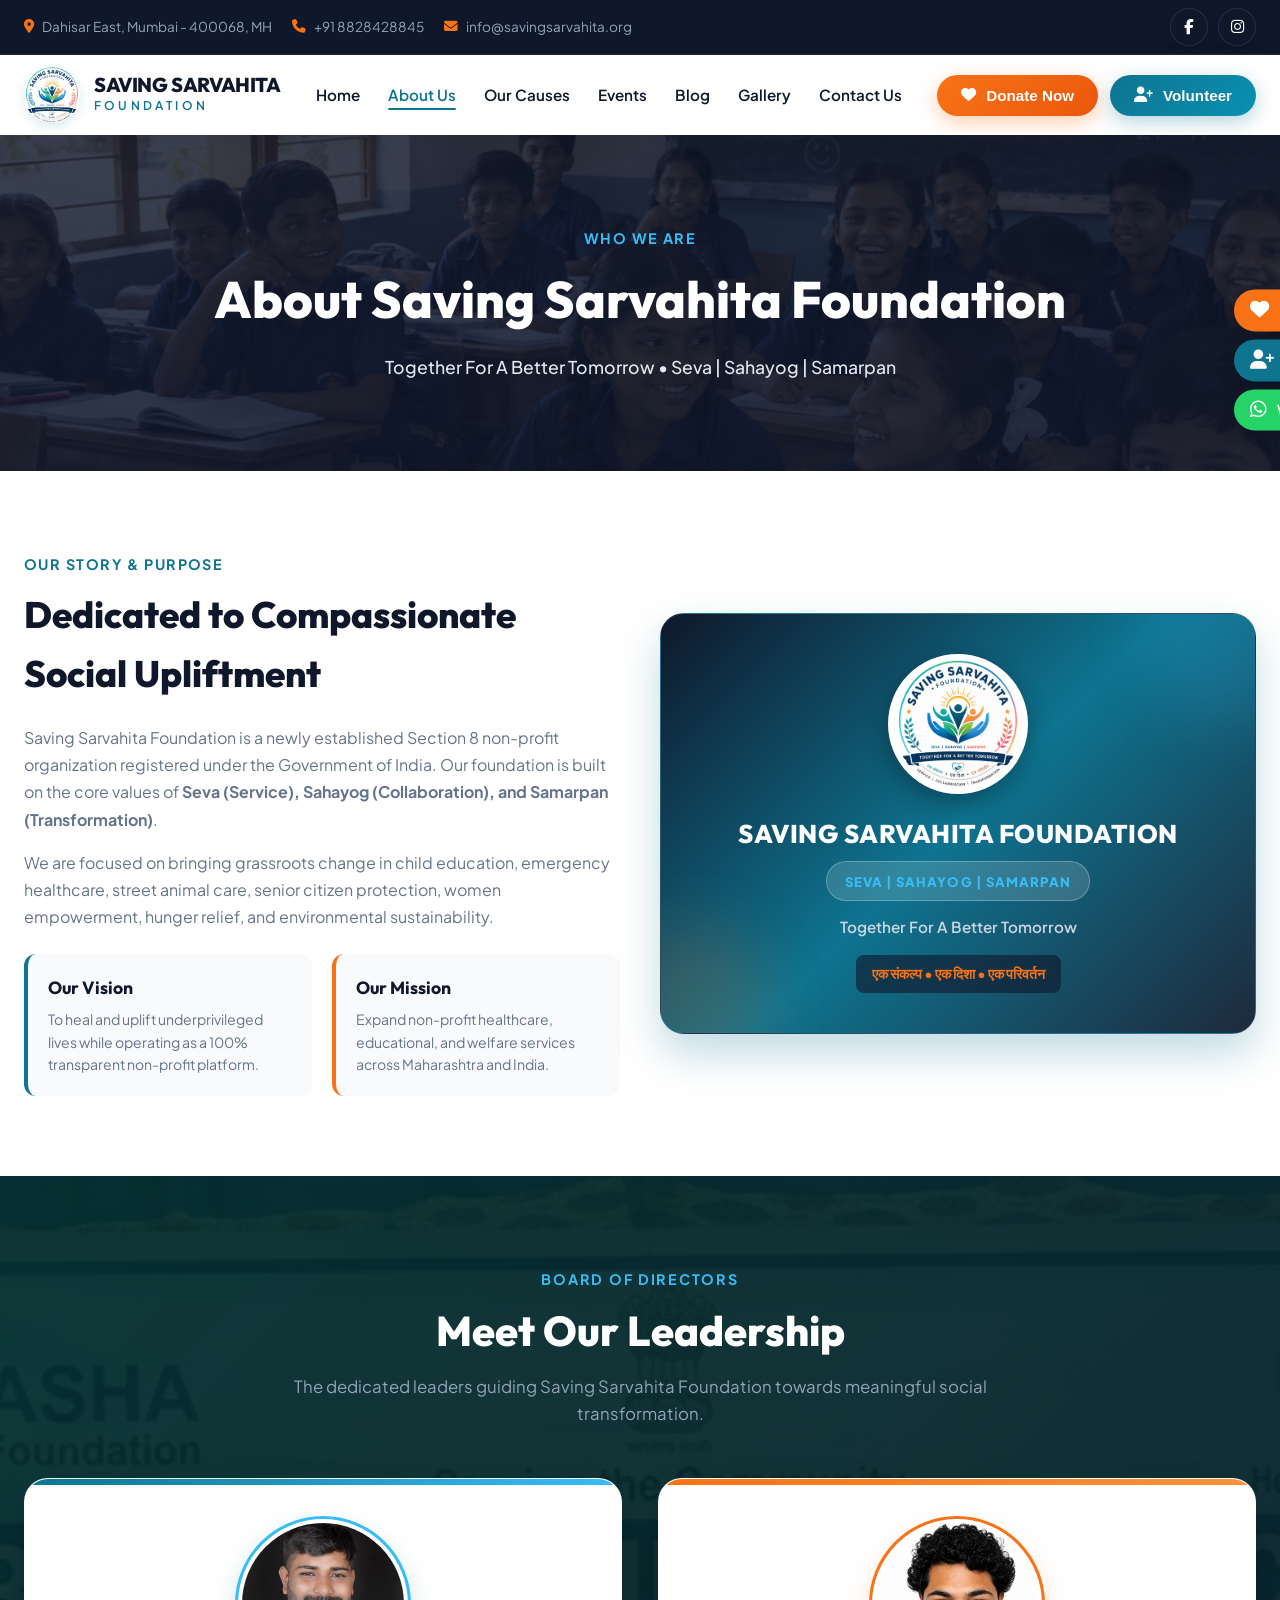
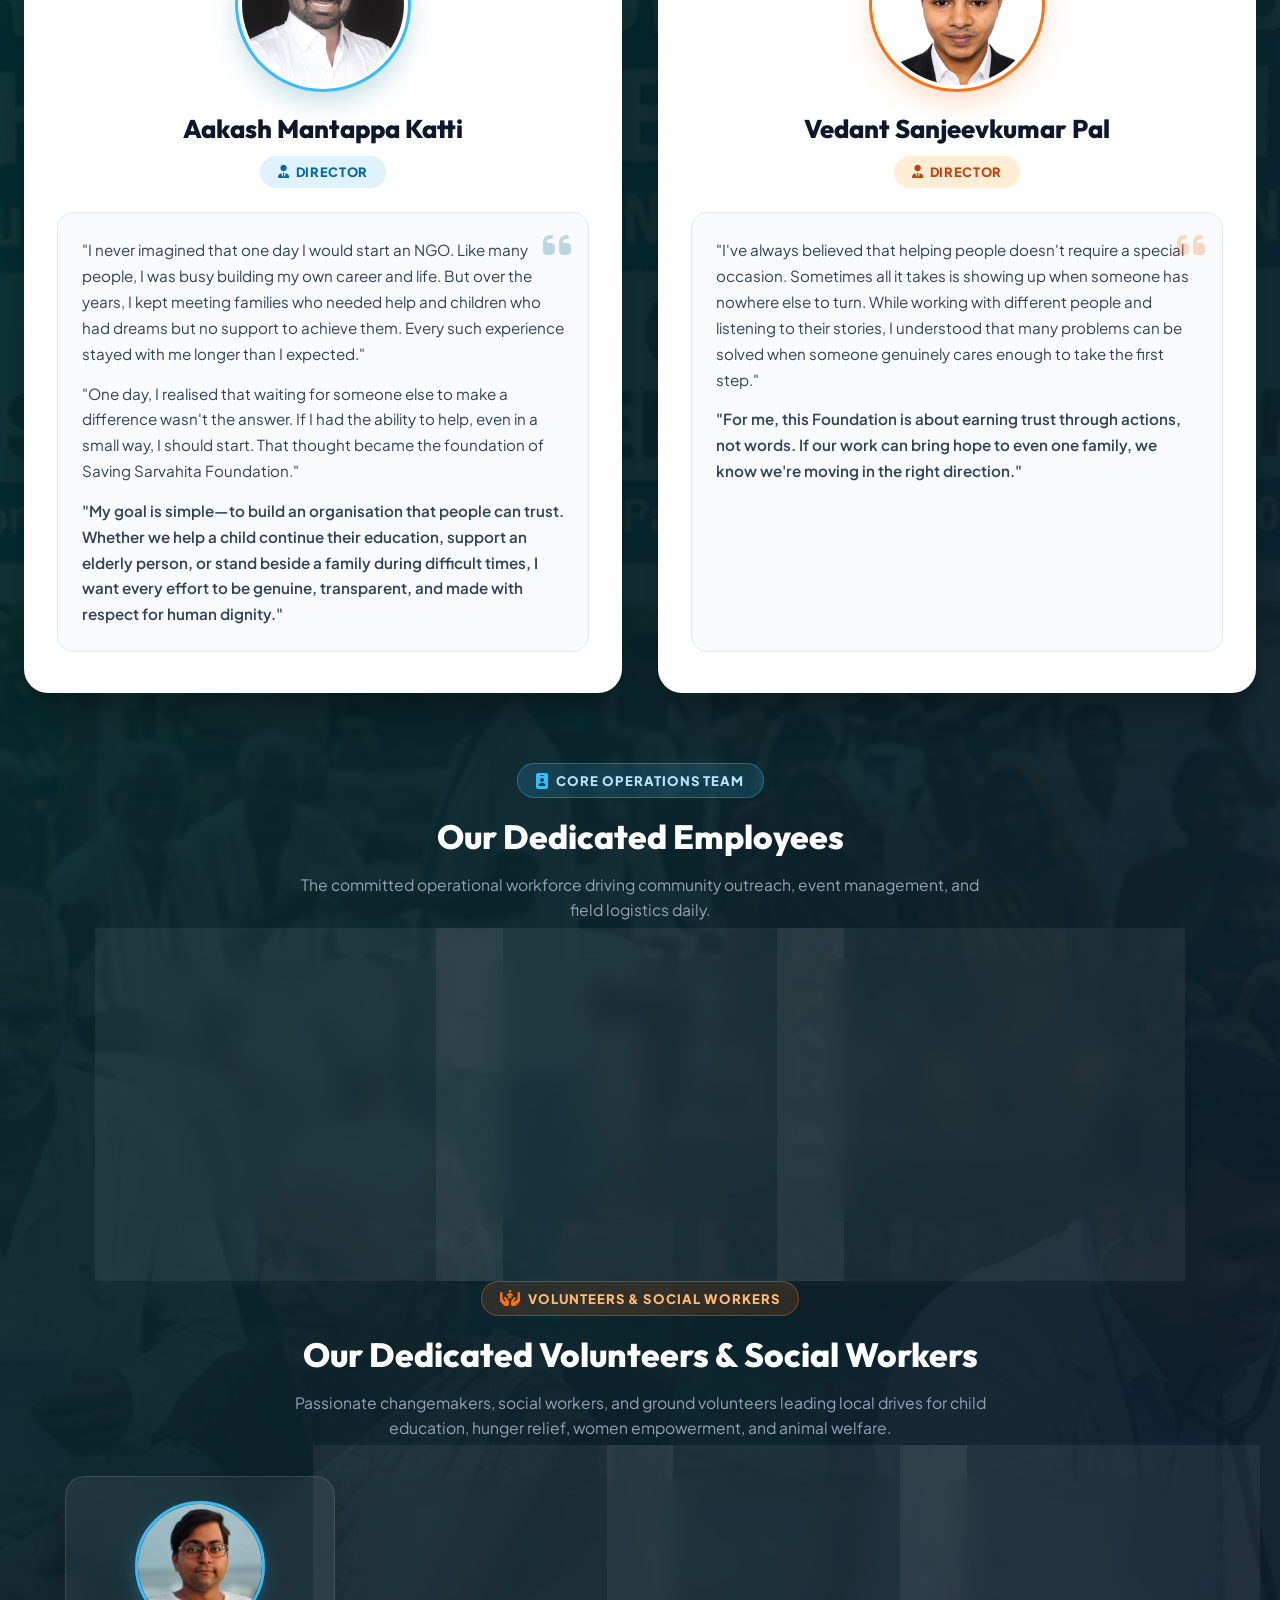
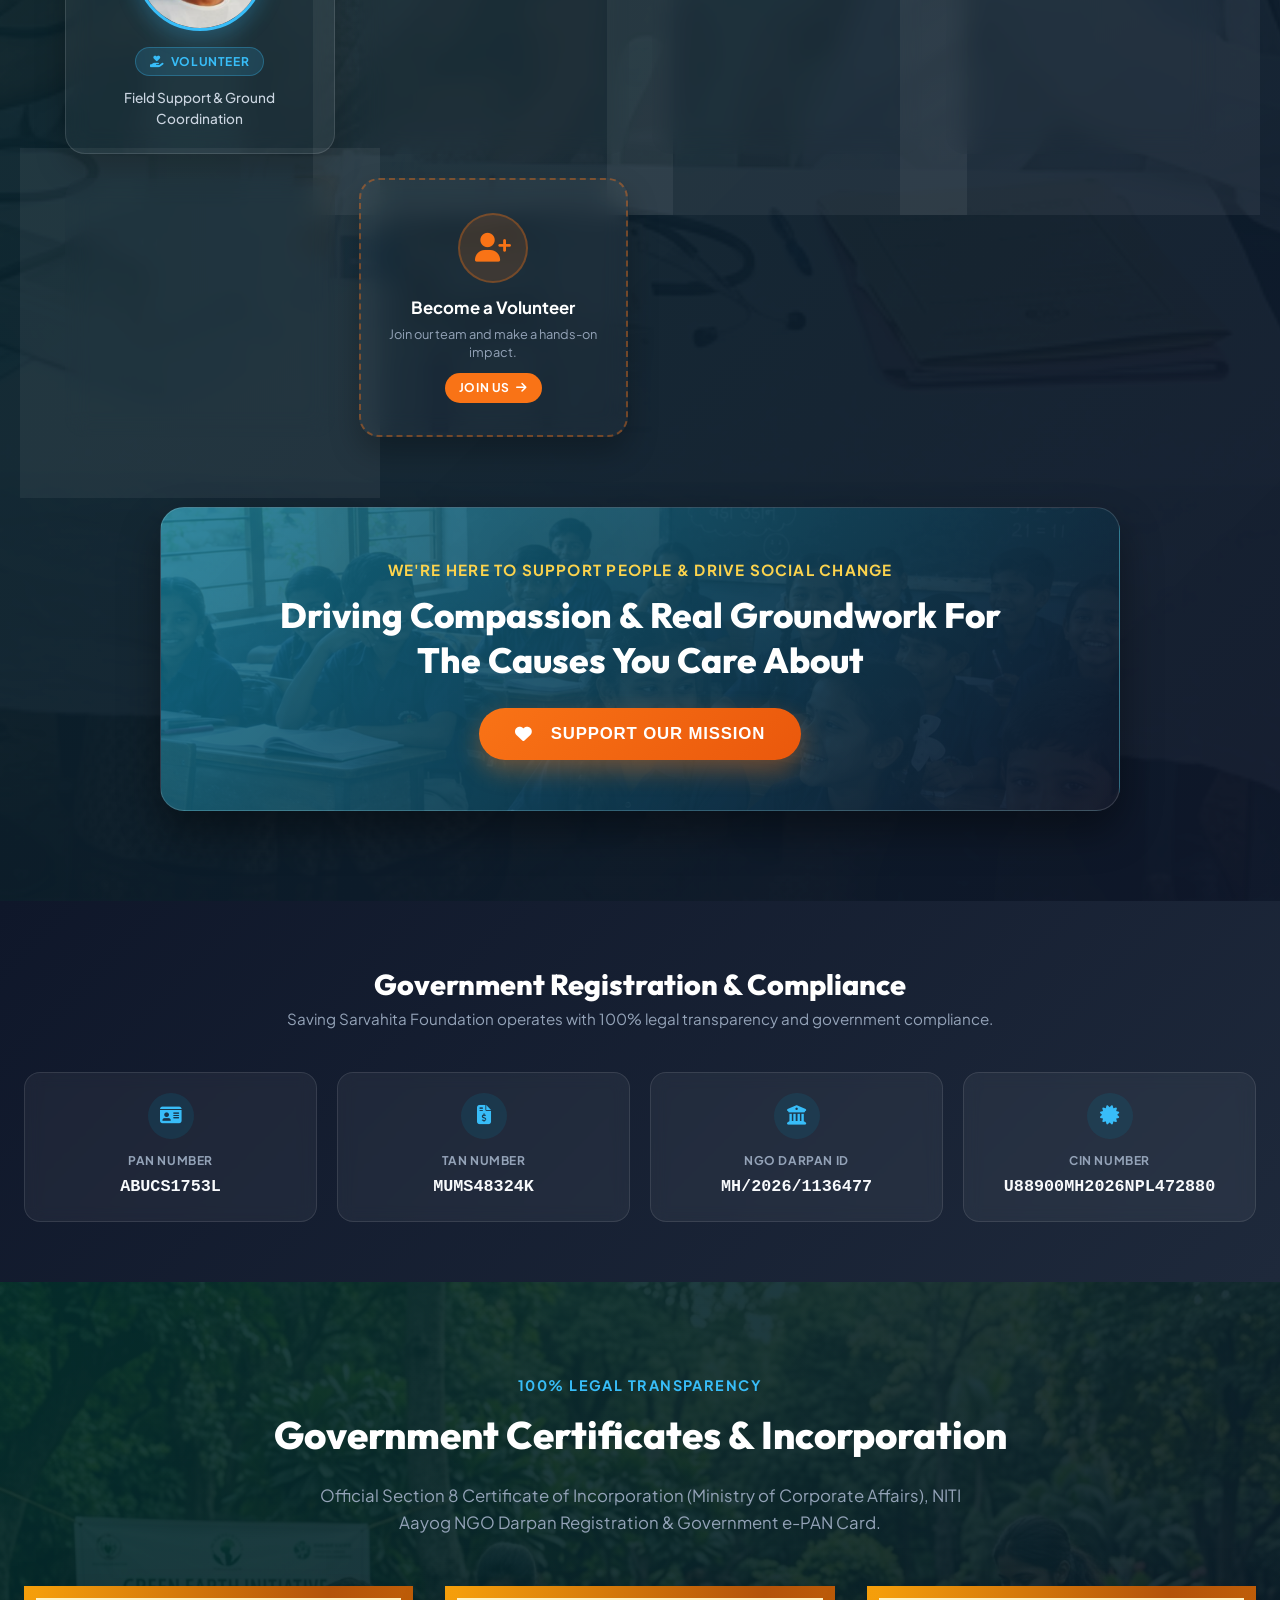
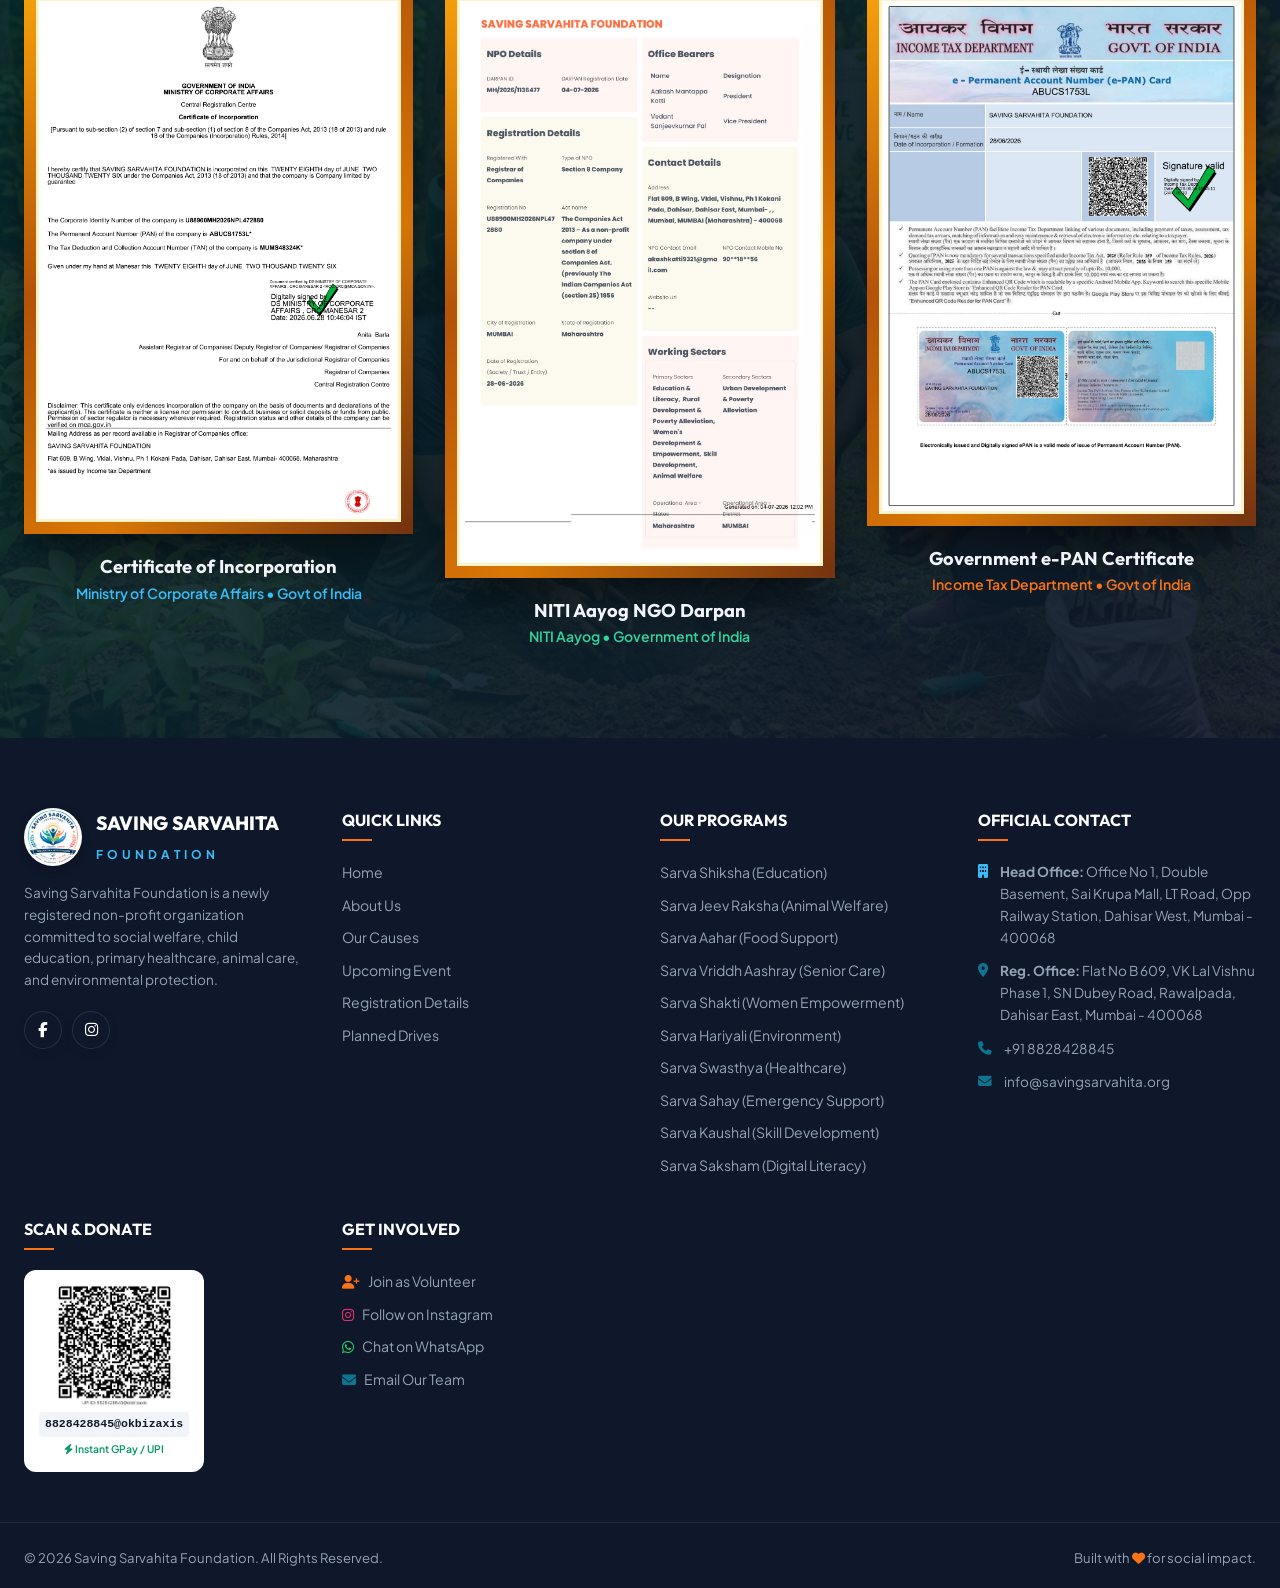
==== commit 1c8c0f5a: "Add Head Office address across website and documentation" ====
--- a/about.html
+++ b/about.html
@@ -504,8 +504,12 @@
       <div>
         <h4 class="footer-col-title">OFFICIAL CONTACT</h4>
         <div class="footer-contact-item">
+          <i class="fa-solid fa-building" style="color: #38BDF8;"></i>
+          <span><strong>Head Office:</strong> Office No 1, Double Basement, Sai Krupa Mall, LT Road, Opp Railway Station, Dahisar West, Mumbai - 400068</span>
+        </div>
+        <div class="footer-contact-item">
           <i class="fa-solid fa-location-dot"></i>
-          <span>Flat No B 609, VK Lal Vishnu Phase 1, SN Dubey Road, Rawalpada, Dahisar East, Mumbai - 400068, Maharashtra</span>
+          <span><strong>Reg. Office:</strong> Flat No B 609, VK Lal Vishnu Phase 1, SN Dubey Road, Rawalpada, Dahisar East, Mumbai - 400068</span>
         </div>
         <div class="footer-contact-item">
           <i class="fa-solid fa-phone"></i>
